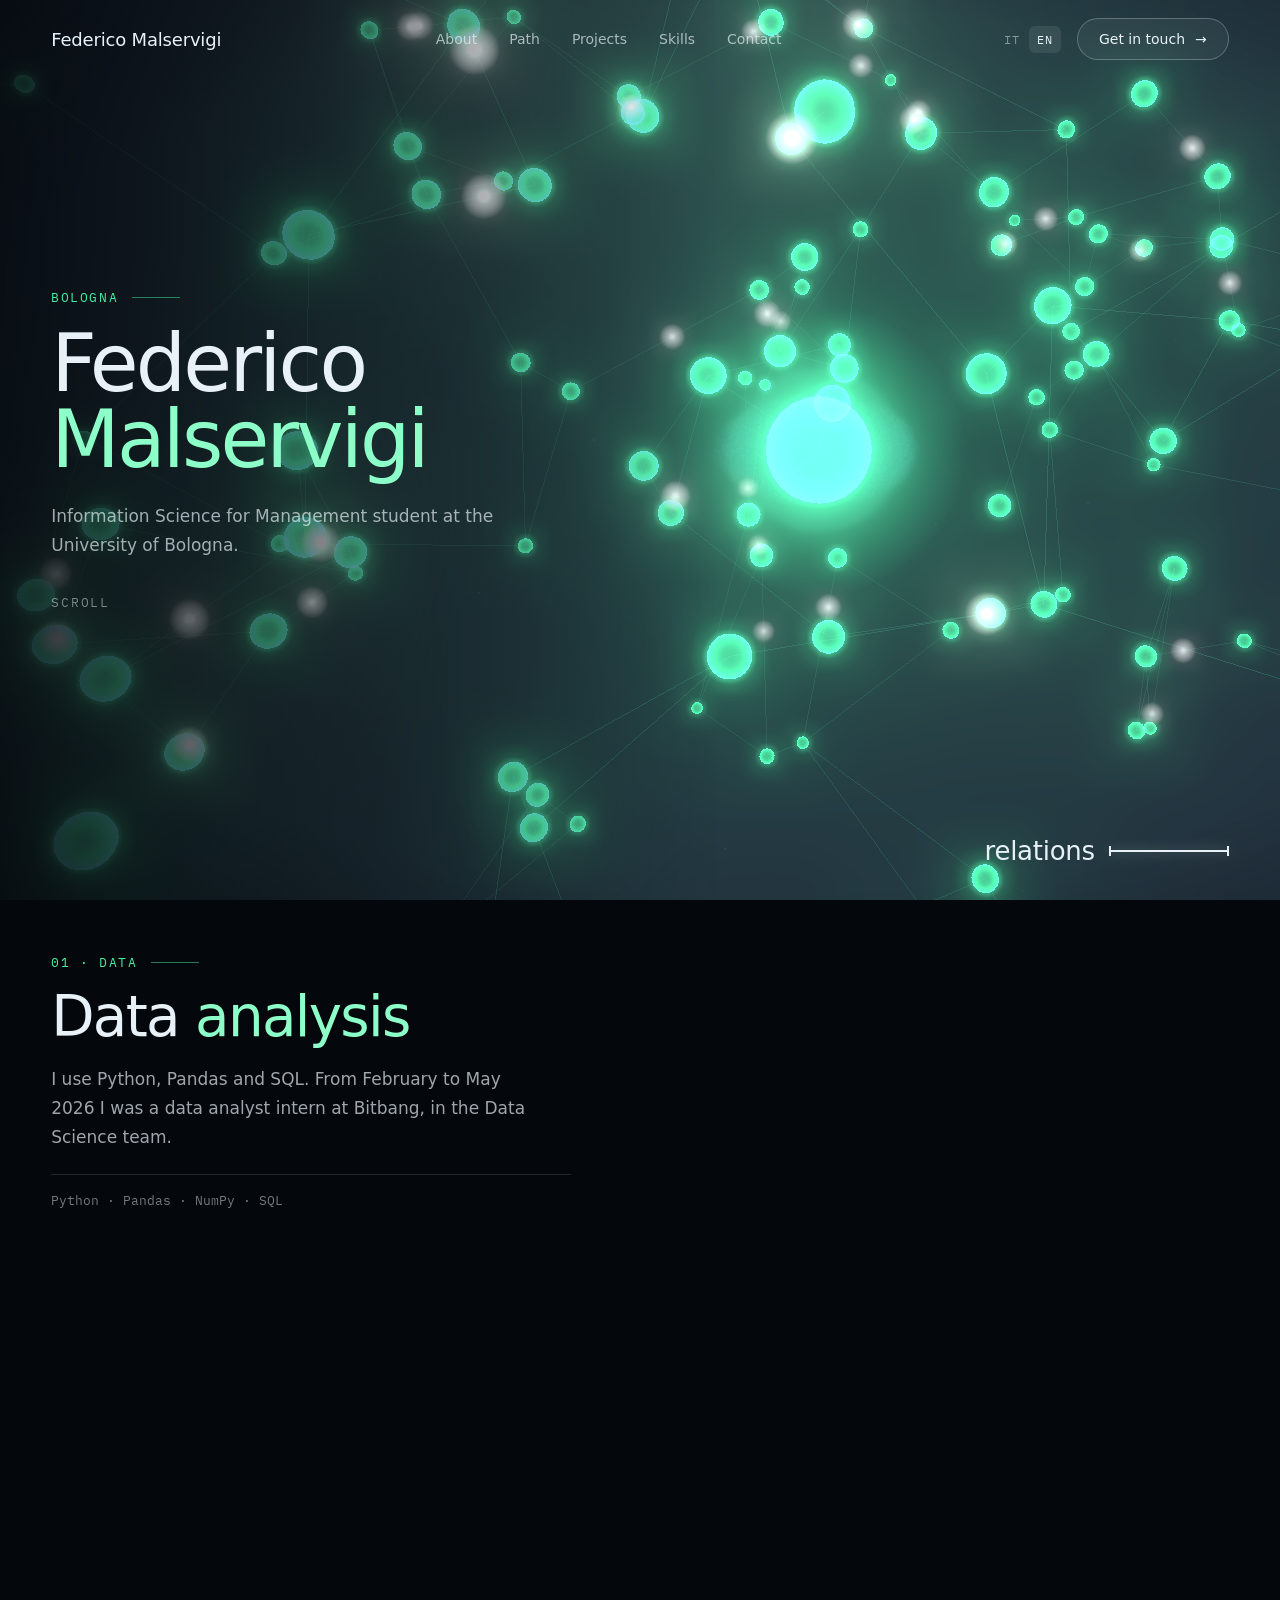
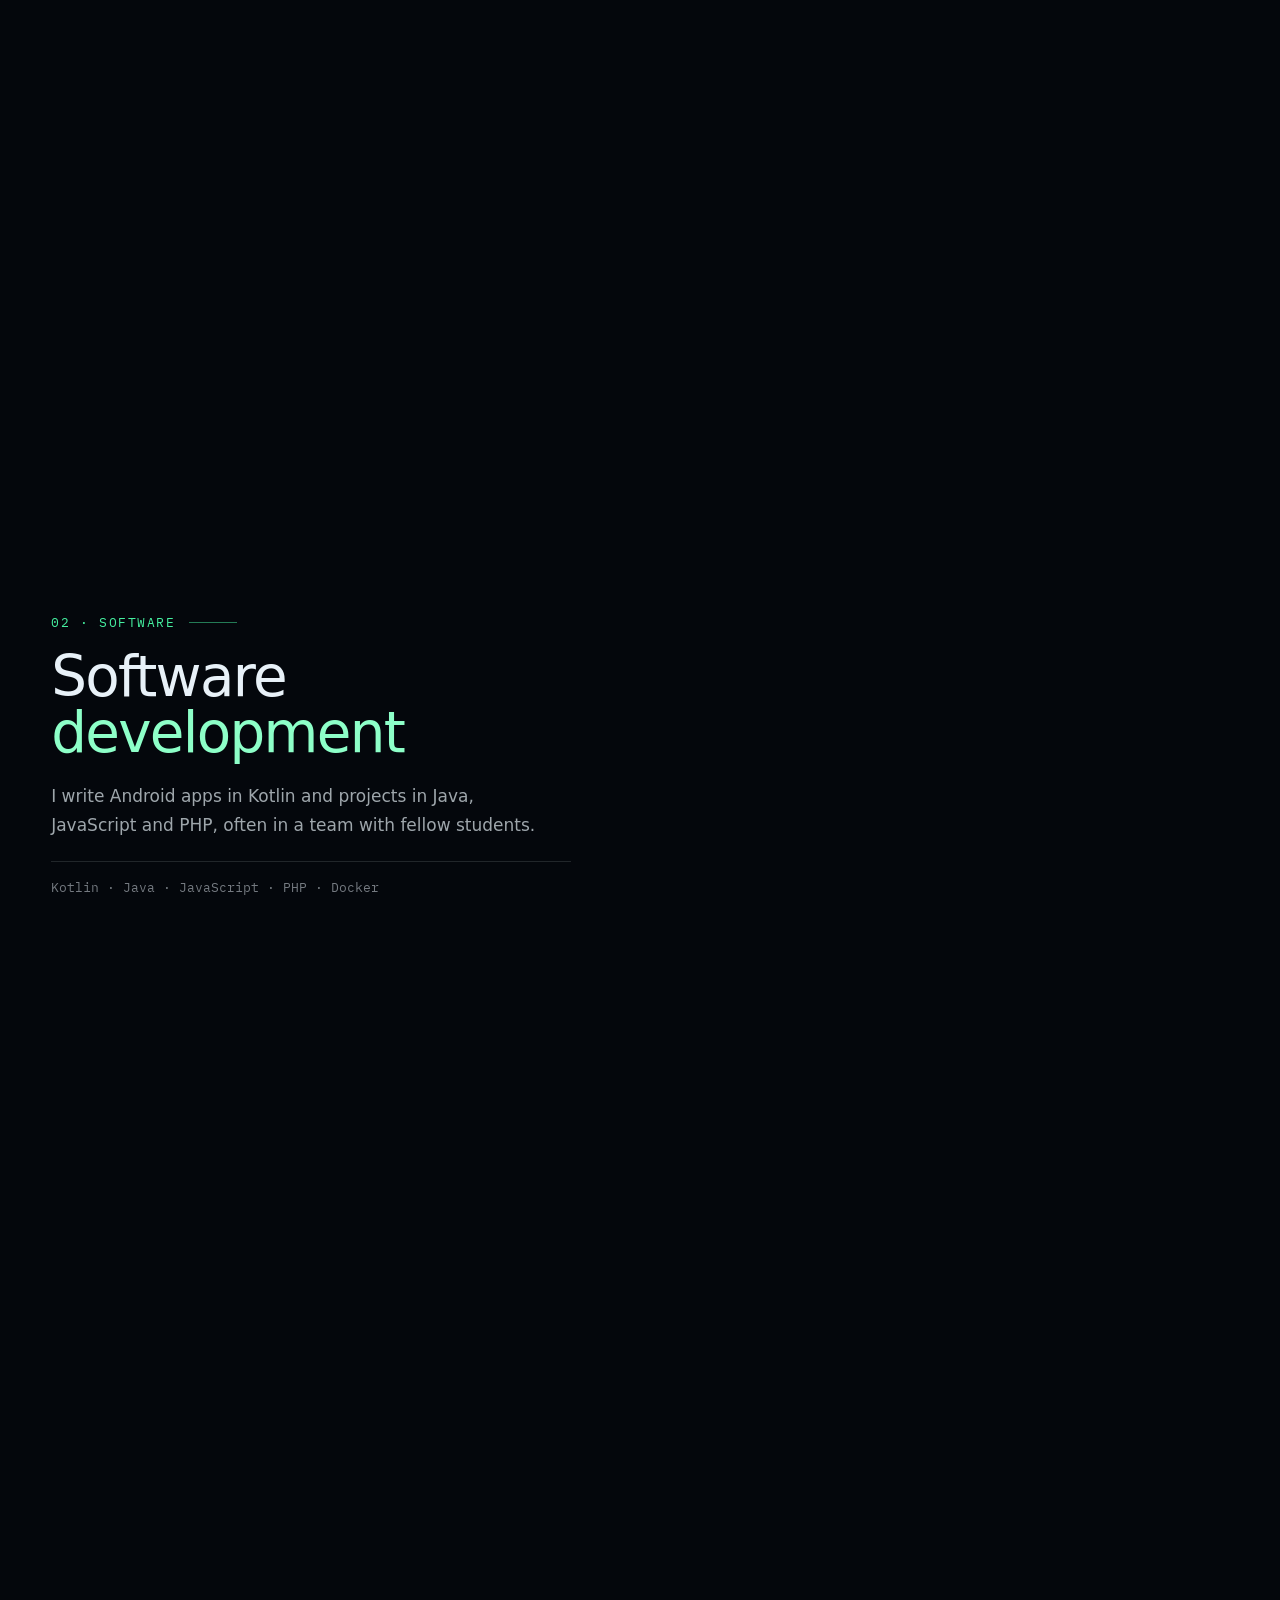
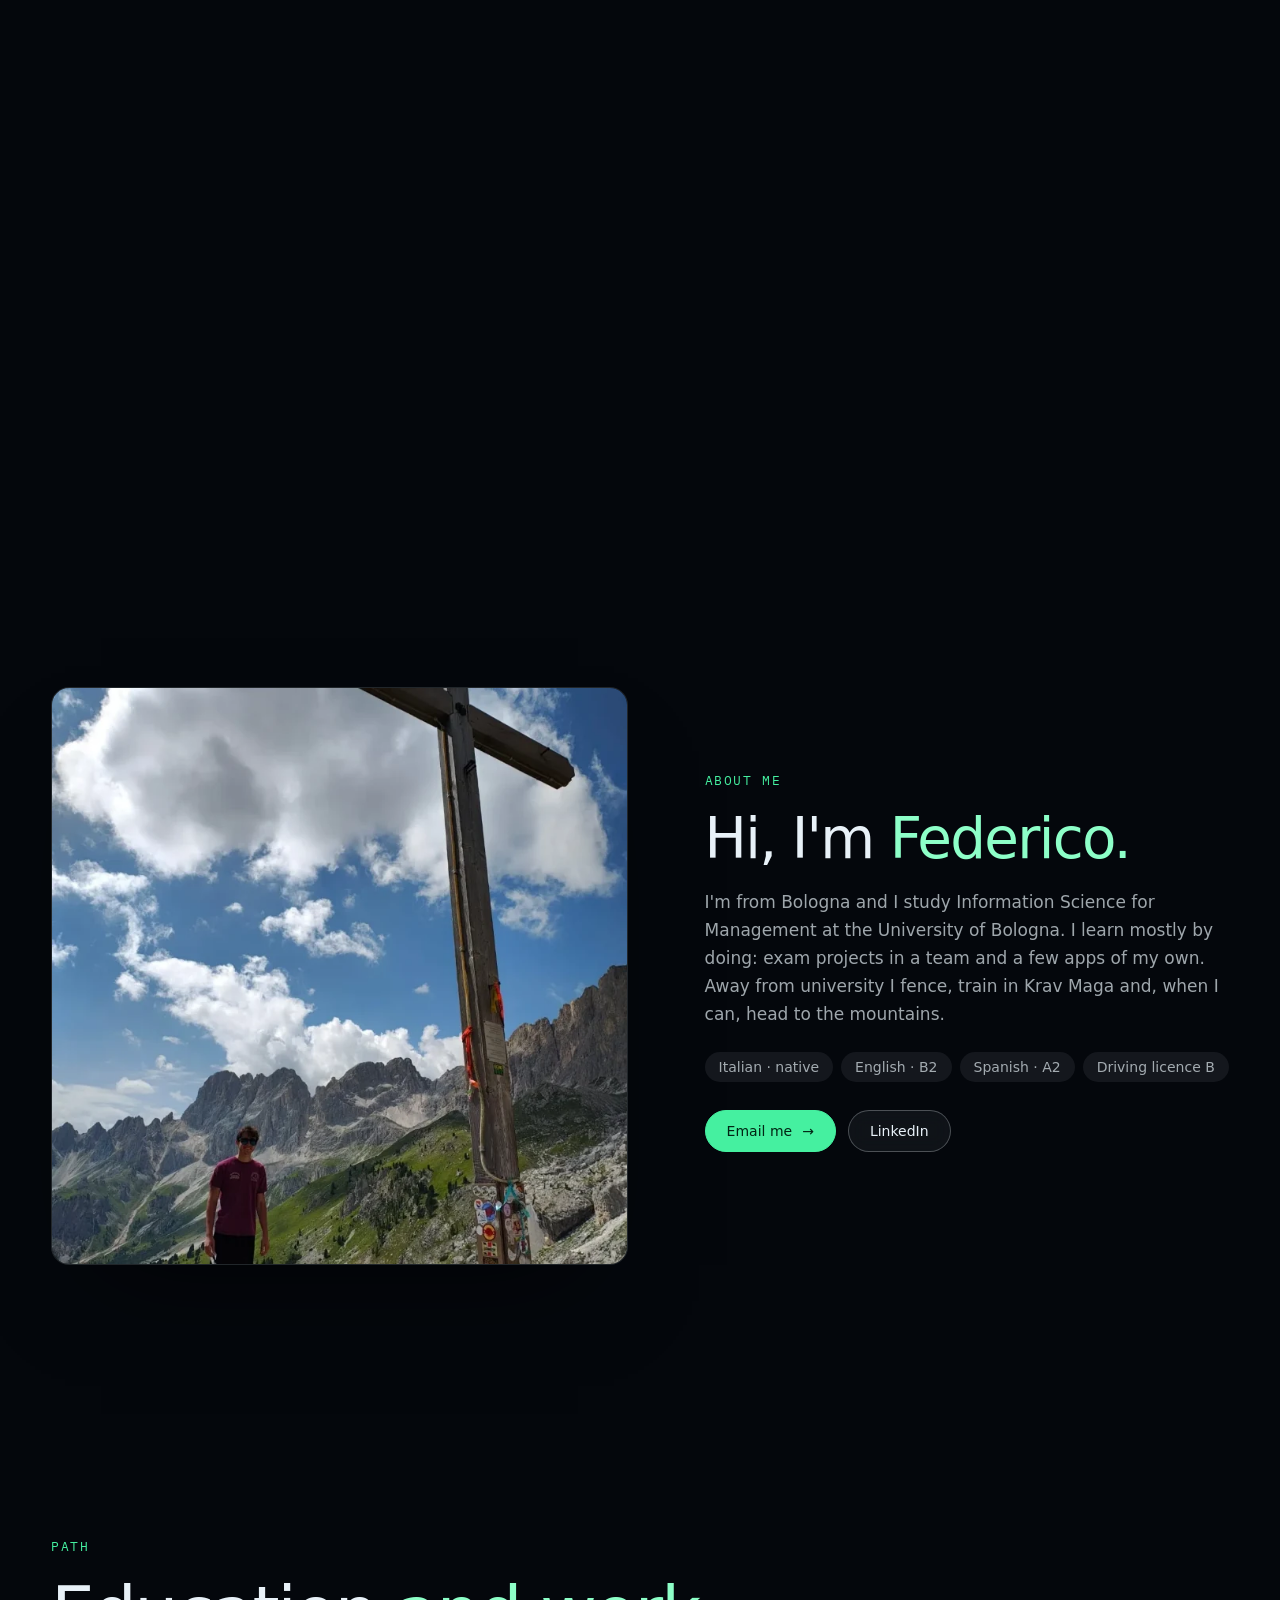
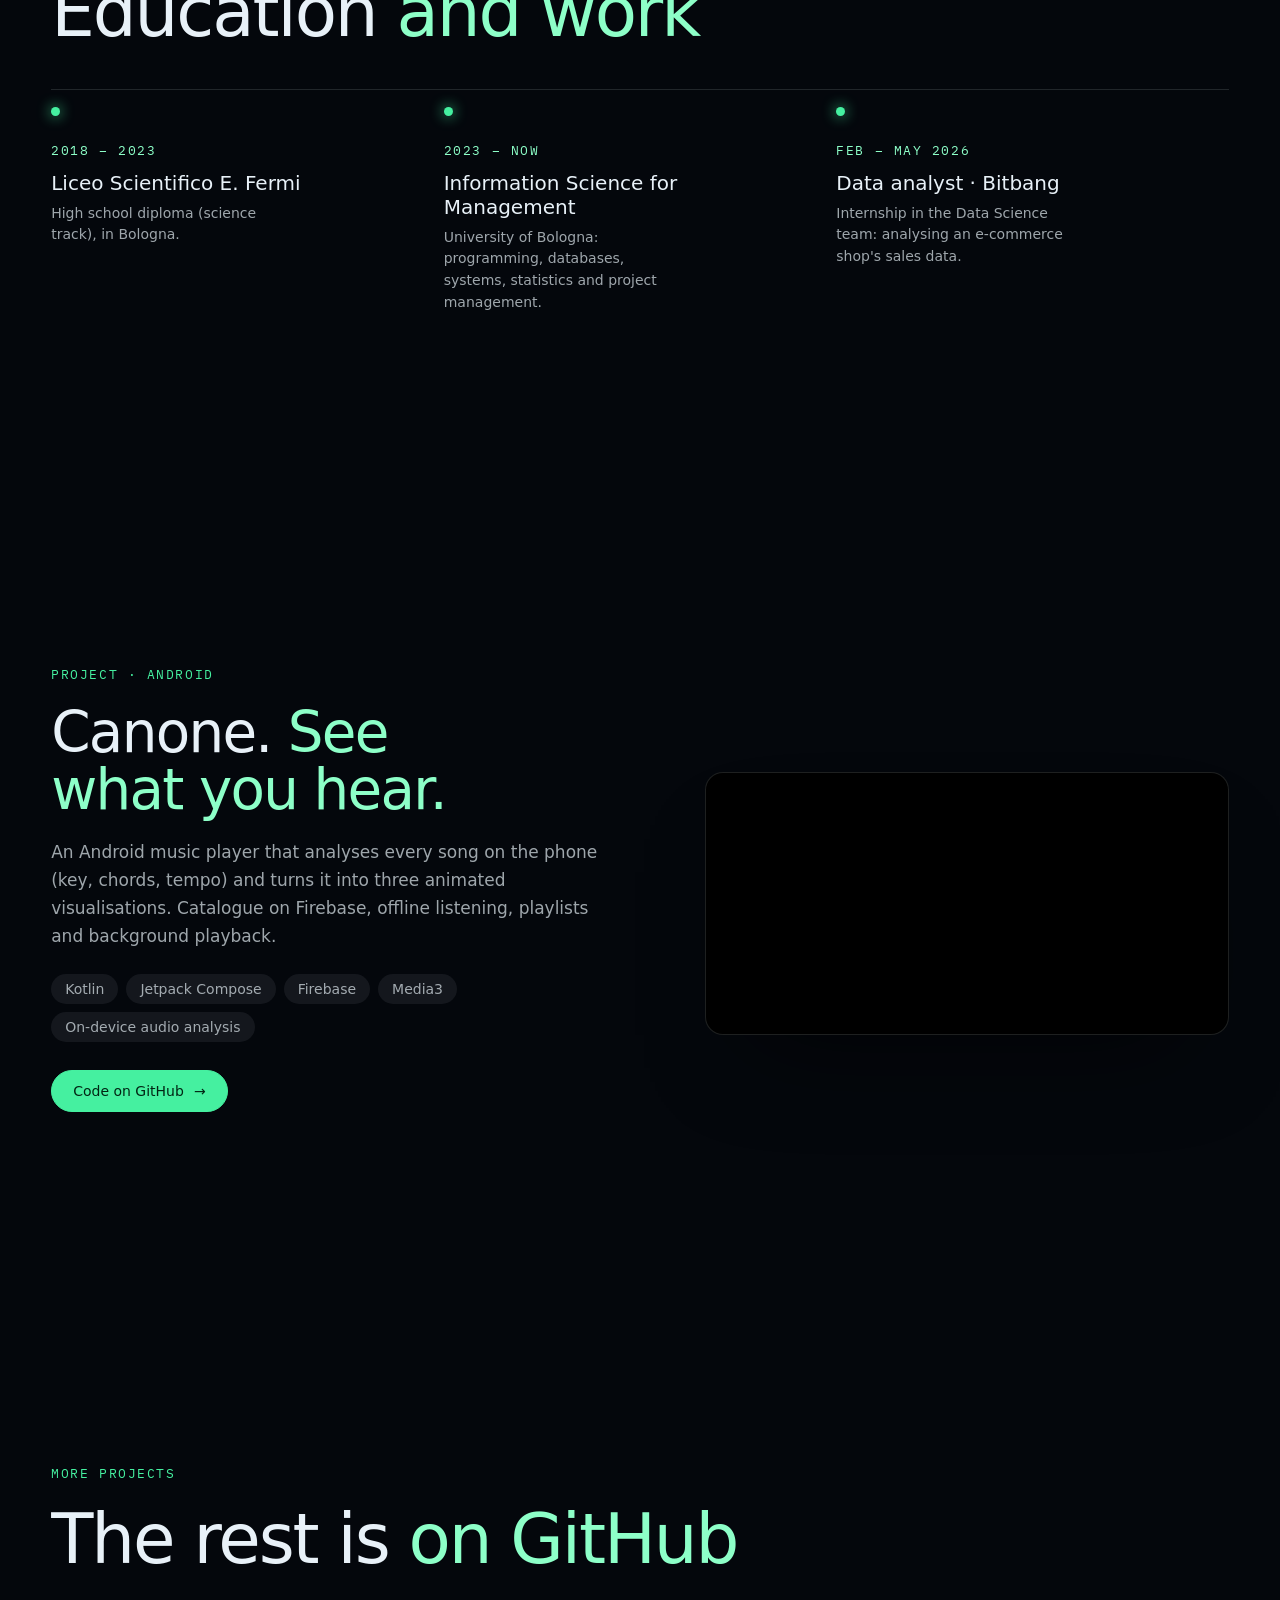
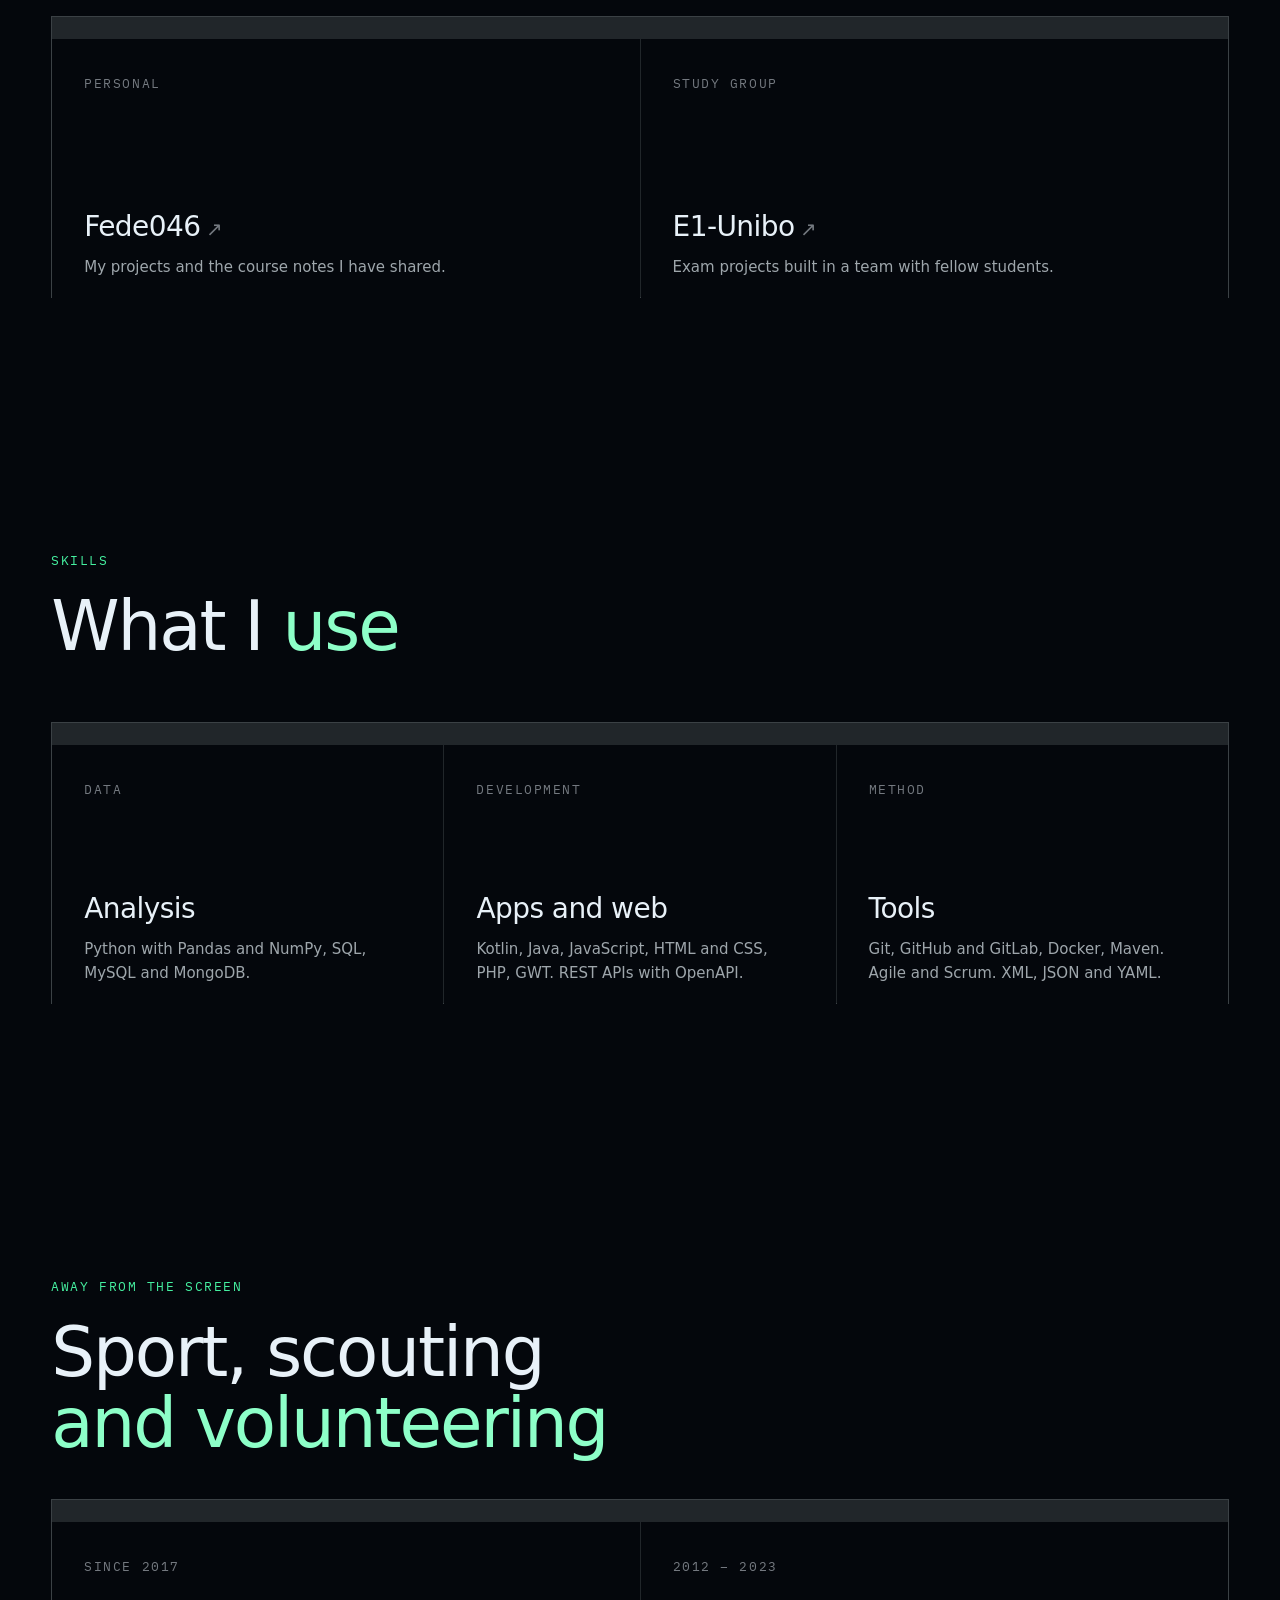
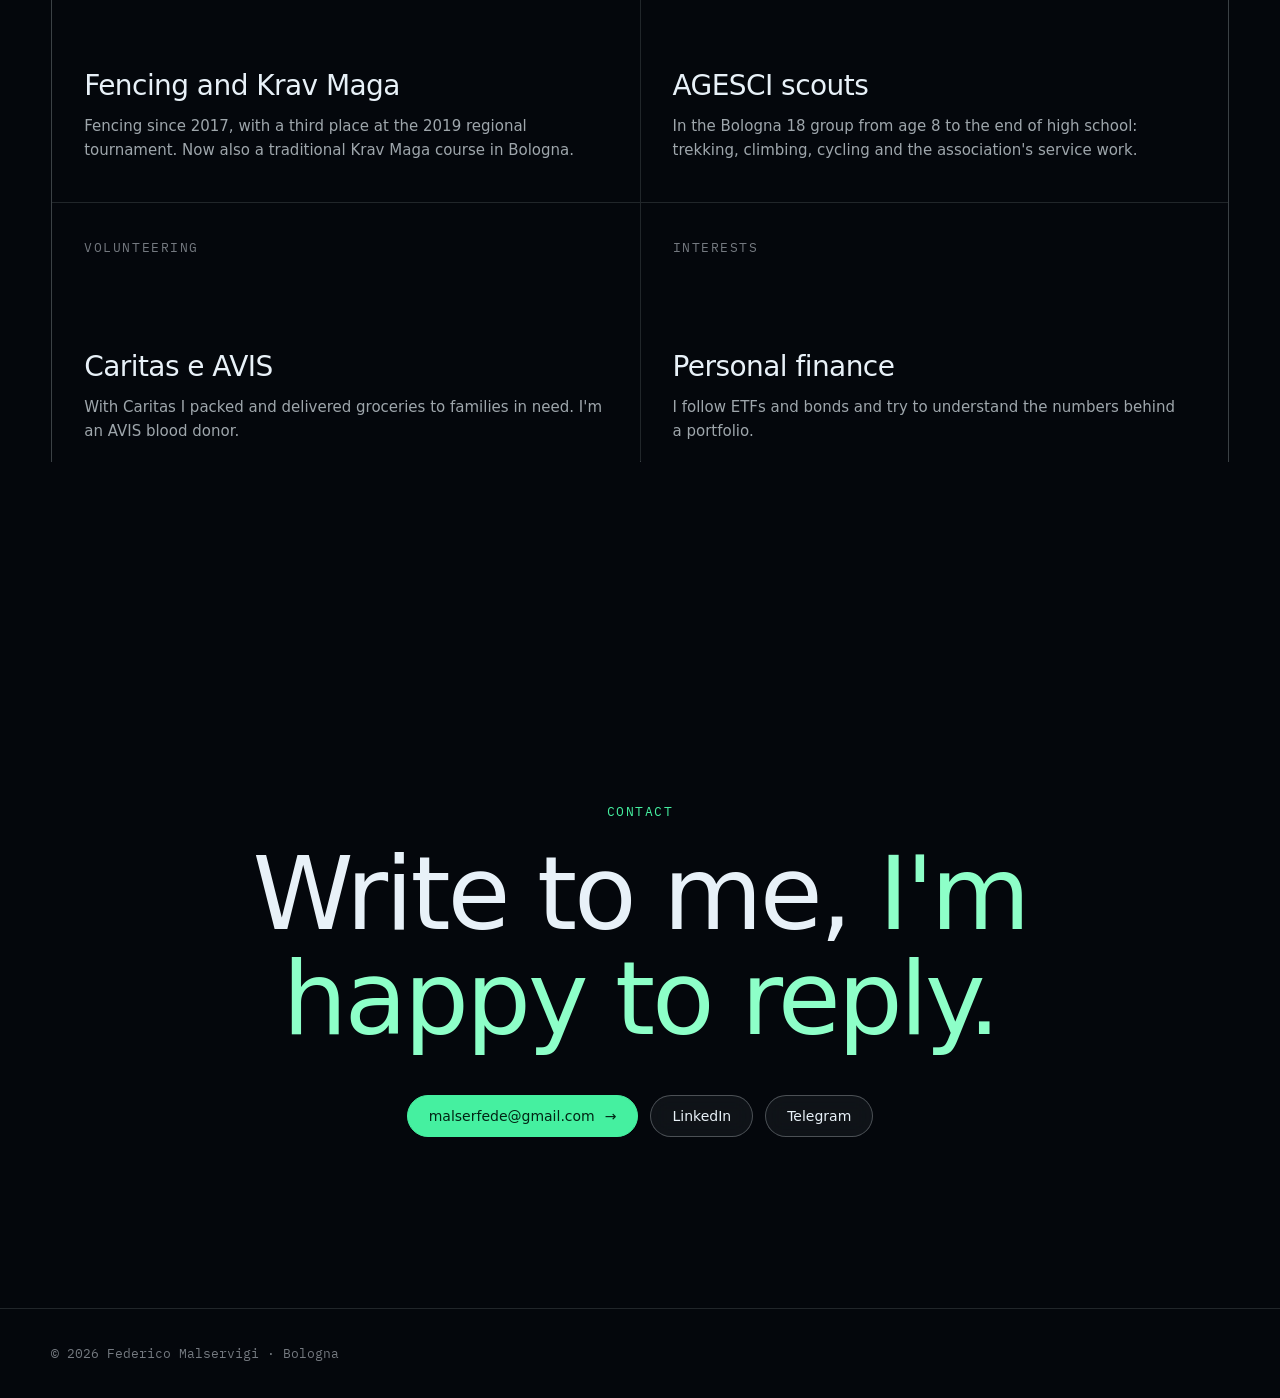
==== docs/en.html @ 2feeeb93 "Il mio sito personale Sorgenti (site.yaml, site.en.yaml, inputs/) e sito pubblicato in docs/, costru" ====
<!doctype html>
<html lang="en" class="mode-dark layout-flow">
<head>
<meta charset="utf-8">
<meta name="viewport" content="width=device-width, initial-scale=1, viewport-fit=cover">
<title>Federico Malservigi</title>
<meta name="description" content="Information Science for Management student at the University of Bologna."><meta name="generator" content="Scroll Studio">
<link rel="alternate" hreflang="it" href="index.html">
<link rel="alternate" hreflang="en" href="en.html">
<link rel="stylesheet" href="fonts/fonts.css">
<style>
:root {
  --bg: #04070c;
  --bg-2: #0a111b;
  --ink: #e8f1f8;
  --ink-rgb: 232, 241, 248;
  --bg-rgb: 4, 7, 12;
  --ink-2: rgba(232, 241, 248, 0.68);
  --ink-3: rgba(232, 241, 248, 0.49);
  --line: rgba(232, 241, 248, .13);
  --accent: #45f0a0;
  --accent-2: #8dffc8;
  --accent-ink: #022514;
  --accent-text: #45f0a0;
  --accent-rgb: 69, 240, 160;
  --font-display: "Sora", system-ui, sans-serif;
  --font-body: "Sora", system-ui, sans-serif;
  --font-mono: "IBM Plex Mono", ui-monospace, monospace;
  --display-weight: 300;
  --em-style: normal;
  --radius: 999px;
  color-scheme: dark;
}
.ss-surface-dark { --btn-bg: #45f0a0; --btn-ink: #000000; --bg: #020305; --bg-2: #04070c; --ink: #e8f1f8; --ink-rgb: 232, 241, 248; --bg-rgb: 2, 3, 5; --ink-2: rgba(232, 241, 248, 0.68); --ink-3: rgba(232, 241, 248, 0.49); --line: rgba(232, 241, 248, .14); --accent-text: #45f0a0; --em-color: #8dffc8; color-scheme: dark; background: var(--bg); color: var(--ink); }
.ss-surface-light { --btn-bg: #04070c; --btn-ink: #ffffff; --bg: #e8f1f8; --bg-2: #1b1e24; --ink: #04070c; --ink-rgb: 4, 7, 12; --bg-rgb: 232, 241, 248; --ink-2: rgba(4, 7, 12, 1.0); --ink-3: rgba(4, 7, 12, 1.0); --line: rgba(4, 7, 12, .14); --accent-text: #04070c; --em-color: #04070c; color-scheme: light; background: var(--bg); color: var(--ink); }
.ss-surface-accent { --btn-bg: #45f0a0; --btn-ink: #000000; --bg: #26453b; --bg-2: #dce7ed; --ink: #e8f1f8; --ink-rgb: 232, 241, 248; --bg-rgb: 38, 69, 59; --ink-2: rgba(232, 241, 248, 1.0); --ink-3: rgba(232, 241, 248, 1.0); --line: rgba(232, 241, 248, .14); --accent-text: #e8f1f8; --em-color: #e8f1f8; color-scheme: dark; background: var(--bg); color: var(--ink); }
</style>
<link rel="stylesheet" href="runtime/studio.css">
<style>
  /* A section's backdrop: the image fills the panel (or a wrapper in the flow layout); the section itself goes clear,
     whatever surface it has. */
  .ss-backdrop { background-size: cover; background-position: center; }
  .ss-backdrop > section, .ss-backdrop > section[class*=ss-surface-], .ss-backdrop .ss-stage, .ss-backdrop .ss-band { background: transparent; }
  /* A type scene set as a display line (size: display) rather than a passage: bigger, centred, balanced. */
  .ss-scene.ss-type--display .ss-type__text { font-size: clamp(46px, 8.2vw, 150px); text-align: center; letter-spacing: -.04em; line-height: 1; max-width: 12em; }
  /* On a dark surface the rolling word takes the surface's <em> colour, which is checked for contrast; the raw accent is not. */
  .ss-surface-dark .ss-type--swap .roll { color: var(--em-color); }
  /* The language switch (Site.translations) sits before the nav button and stays visible on phones. */
  .ss-nav__end { display: flex; align-items: center; gap: 16px; }
  .ss-lang { display: flex; gap: 2px; font-family: var(--font-mono); font-size: 12px; letter-spacing: .06em; }
  .ss-lang a { padding: 6px 8px; border-radius: 6px; color: var(--ink-3); transition: color .2s, background .2s; }
  .ss-lang a:hover { color: var(--ink); }
  .ss-lang a[aria-current] { color: var(--ink); background: rgba(var(--ink-rgb), .09); }
  /* A product panel can play a clip (ProductBlock.video) in a rounded frame instead of showing a shot. */
  .ss-product__clip { display: block; width: 100%; height: auto; max-height: 68vh; object-fit: cover; border-radius: 18px; background: #000;
    border: 1px solid var(--line); box-shadow: 0 50px 100px -50px rgba(0, 0, 0, .7); transform: translateY(calc(var(--float, 0) * -36px)); }
  @media (max-width: 900px) { .ss-product__clip { max-height: 52vh; } }
  /* ...and show a photograph whole in the same frame (ProductBlock.frame): the box follows the photo's own shape. */
  .ss-product__img--frame { width: auto; max-width: 100%; height: auto; -webkit-mask: none; mask: none; mix-blend-mode: normal;
    border-radius: 18px; border: 1px solid var(--line); box-shadow: 0 50px 100px -50px rgba(0, 0, 0, .7); }
  /* A CTA with several buttons centres them in one row. */
  .ss-cta .ss-btns { justify-content: center; margin-top: 44px; }
  .ss-cta .ss-btns .ss-btn { margin-top: 0; }
  /* A feature card with an href is a link: an arrow after the title, the title takes the accent on hover. */
  .ss-feature--link h3::after { content: " ↗"; font-size: .7em; color: var(--ink-3); transition: color .3s; }
  .ss-feature--link:hover h3::after { color: var(--accent); }
  /* A phone can play a clip instead of showing a screenshot. */
  .ss-phone__screen > video { width: 100%; height: 100%; object-fit: cover; display: block; }
  /* Poses: how a product section's phone sits (ProductBlock.pose). The panel clips at its edges (overflow: clip), so a
     phone pushed past them is cut off there. Each pose is a different composition, so a run of product panels reads
     as different screens rather than one screen seven times. */
  .ss-pose--rise.ss-product { align-items: flex-start; padding-top: clamp(100px, 13vh, 130px); padding-bottom: 0; }
  .ss-pose--rise .ss-product__in { grid-template-columns: minmax(0, 1fr); justify-items: center; gap: 0; }
  .ss-pose--rise .ss-product__copy { order: 1; max-width: 820px; display: flex; flex-direction: column; align-items: center; text-align: center; }
  .ss-pose--rise .ss-lede { max-width: 58ch; }
  .ss-pose--rise .ss-pills, .ss-pose--rise .ss-btns { justify-content: center; }
  .ss-pose--rise .ss-product__media { order: 2; width: 100%; min-height: 0; height: max(30svh, 290px); margin-top: 28px; place-items: start center; }
  .ss-pose--rise .ss-phone { position: absolute; top: 0; left: 50%; width: clamp(230px, 21vw, 330px); transform: translate(-50%, calc(var(--float, 0) * -22px)); }
  .ss-pose--close .ss-product__media { min-height: 0; height: min(62svh, 640px); place-items: start center; }
  .ss-pose--close .ss-phone { position: absolute; top: 0; left: 50%; width: clamp(300px, 30vw, 440px); transform: translate(-50%, calc(var(--float, 0) * -26px)); }
  .ss-pose--lean .ss-product__media { min-height: 0; height: min(60svh, 620px); }
  .ss-pose--lean .ss-phone { position: absolute; bottom: calc(-1 * clamp(90px, 14vh, 160px) - 30%); width: clamp(260px, 24vw, 360px); transform-origin: 50% 100%; }
  .ss-pose--lean.ss-product--left .ss-phone { left: calc(-1 * var(--gutter) - 2%); transform: rotate(9deg) translateY(calc(var(--float, 0) * -20px)); }
  .ss-pose--lean.ss-product--right .ss-phone { right: calc(-1 * var(--gutter) - 2%); transform: rotate(-9deg) translateY(calc(var(--float, 0) * -20px)); }
  .ss-pose--turn .ss-product__media { perspective: 1400px; }
  .ss-pose--turn .ss-phone { width: clamp(220px, 21vw, 310px); }
  .ss-pose--turn.ss-product--left .ss-phone { transform: rotateY(-16deg) rotateX(4deg) rotateZ(-3deg) translateY(calc(var(--float, 0) * -24px)); box-shadow: 34px 60px 90px -30px rgba(0, 0, 0, .5), inset 0 0 0 2px #2c2c2c; }
  .ss-pose--turn.ss-product--right .ss-phone { transform: rotateY(16deg) rotateX(4deg) rotateZ(3deg) translateY(calc(var(--float, 0) * -24px)); box-shadow: -34px 60px 90px -30px rgba(0, 0, 0, .5), inset 0 0 0 2px #2c2c2c; }
  /* pair: the two phones swap places on a loop, each playing its own clip, the one coming forward lifting over the one
     going back. Without motion they hold the front and back positions. */
  .ss-pose--pair .ss-product__media { min-height: min(70vh, 720px); }
  .ss-pose--pair .ss-product__media > .ss-phone, .ss-pose--pair .ss-phone-behind { position: absolute; left: 50%; top: 50%; animation: 16s cubic-bezier(.45, 0, .25, 1) infinite; }
  .ss-pose--pair .ss-product__media > .ss-phone { z-index: 2; transform: translate(-64%, -50%); animation-name: ss-pair-a; }
  .ss-pose--pair .ss-phone-behind { z-index: 1; transform: translate(-22%, -56%) rotate(9deg) scale(.9); animation-name: ss-pair-b; }
  @keyframes ss-pair-a {
    0%, 42% { transform: translate(-64%, -50%) rotate(0deg) scale(1); z-index: 2; }
    46% { transform: translate(-43%, -40%) rotate(4deg) scale(.94); }
    50%, 92% { transform: translate(-22%, -56%) rotate(9deg) scale(.9); z-index: 1; }
    96% { transform: translate(-43%, -66%) rotate(4deg) scale(.96); }
    100% { transform: translate(-64%, -50%) rotate(0deg) scale(1); z-index: 2; }
  }
  @keyframes ss-pair-b {
    0%, 42% { transform: translate(-22%, -56%) rotate(9deg) scale(.9); z-index: 1; }
    46% { transform: translate(-43%, -66%) rotate(4deg) scale(.96); }
    50%, 92% { transform: translate(-64%, -50%) rotate(0deg) scale(1); z-index: 2; }
    96% { transform: translate(-43%, -40%) rotate(4deg) scale(.94); }
    100% { transform: translate(-22%, -56%) rotate(9deg) scale(.9); z-index: 1; }
  }
  @media (prefers-reduced-motion: reduce) { .ss-pose--pair .ss-product__media > .ss-phone, .ss-pose--pair .ss-phone-behind { animation: none; } }
  .ss-product__stats { display: flex; flex-wrap: wrap; gap: 18px 44px; margin: 30px 0 10px; }
  /* A hero can hold the app too: the phone rises from the bottom edge under the copy and sinks as the hero is left. */
  .ss-hero--device { flex-direction: column; justify-content: flex-start; padding-top: clamp(110px, 14vh, 150px); padding-bottom: 0; gap: clamp(24px, 4vh, 44px); }
  .ss-hero--device .ss-hero__in { flex: none; }
  .ss-hero__phone { position: relative; width: 100%; height: max(26svh, 230px); flex: none; }
  .ss-hero__phone .ss-phone { position: absolute; top: 0; left: 50%; width: clamp(230px, 22vw, 340px); transform: translate(-50%, calc(var(--hero-p, 0) * 40px)); }
  .ss-product__stats .ss-v { font-size: clamp(40px, 4.2vw, 72px); }
  .ss-product__stats .ss-l { margin-top: 4px; }
  @media (max-width: 900px) {
    .ss-pose--rise.ss-product { padding-top: 100px; }
    .ss-pose--rise .ss-product__media { height: max(34svh, 250px); }
    .ss-pose--rise .ss-phone { width: min(64vw, 300px); }
    .ss-pose--close .ss-product__media, .ss-pose--lean .ss-product__media { order: 2; height: 44svh; }
    .ss-pose--close .ss-phone { width: min(76vw, 340px); }
    .ss-pose--lean .ss-phone { width: min(66vw, 320px); }
    .ss-pose--lean.ss-product--left .ss-phone, .ss-pose--lean.ss-product--right .ss-phone { top: 24px; bottom: auto; left: 50%; right: auto; transform: translateX(-50%) rotate(-7deg); transform-origin: 50% 0; }
    .ss-pose--pair .ss-product__media { min-height: 0; height: clamp(420px, 66svh, 600px); }
    .ss-pose--pair .ss-product__media > .ss-phone, .ss-pose--pair .ss-phone-behind .ss-phone { width: min(50vw, 230px); }
    .ss-pose--turn .ss-phone { width: min(60vw, 280px); }
    .ss-product__stats { gap: 12px 28px; }
    .ss-hero--device { padding-top: 100px; gap: 22px; }
    .ss-hero__phone { height: max(22svh, 190px); }
    .ss-hero__phone .ss-phone { width: min(60vw, 280px); }
  }
  .ss-h1, .ss-display { text-wrap: balance; }
</style>
<style>
  html.ss-loading, html.ss-loading body { overflow: hidden; height: 100%; }
  .ss-loader { position: fixed; inset: 0; z-index: 1000; display: none; flex-direction: column; align-items: center; justify-content: center; gap: 22px;
    background: var(--bg); color: var(--ink); transition: opacity .7s cubic-bezier(.22,.8,.2,1), visibility .7s; }
  html.ss-loading .ss-loader, .ss-loader.ss-leaving { display: flex; }
  .ss-loader.ss-leaving { opacity: 0; visibility: hidden; }
  .ss-loader__name { font-family: var(--font-display); font-weight: var(--display-weight); font-size: clamp(28px, 3.4vw, 46px); letter-spacing: -.02em; }
  .ss-loader__bar { width: min(320px, 60vw); height: 2px; background: var(--line); position: relative; overflow: hidden; }
  .ss-loader__bar i { position: absolute; inset: 0; background: var(--accent); transform-origin: left; transform: scaleX(0); transition: transform .3s; }
  .ss-loader__pct { font-family: var(--font-mono); font-size: 12px; letter-spacing: .2em; color: var(--ink-3); font-variant-numeric: tabular-nums; }
</style>
<script>
  // Lock scrolling from the very first paint; the runtime unlocks it once every scene is ready.
  // If the runtime can't run at all, open the page anyway after max_wait seconds.
  document.documentElement.classList.add("ss-loading");
  window.__ssLoader = { maxWait: 45.0, minTime: 0.6 };
  setTimeout(function () { document.documentElement.classList.remove("ss-loading"); }, 50000.0);
</script>
</head>
<body>
<div class="ss-loader" id="ss-loader" role="status" aria-live="polite">
  <div class="ss-loader__name">Federico Malservigi</div>
  <div class="ss-loader__bar"><i></i></div>
  <div class="ss-loader__pct"><span>0</span>%</div>
</div>

<header class="ss-nav" id="ss-nav"><div class="ss-nav__in">
  <a class="ss-wordmark" href="#">
    <span>Federico Malservigi</span>
  </a>
  <nav class="ss-nav__links"><a href="#chi-sono">About</a><a href="#percorso">Path</a><a href="#progetti">Projects</a><a href="#competenze">Skills</a><a href="#contatti">Contact</a></nav>
  <div class="ss-nav__end">
<nav class="ss-lang" aria-label="Language"><a href="index.html" hreflang="it" lang="it">IT</a><a href="en.html" hreflang="en" lang="en" aria-current="page">EN</a></nav><a class="ss-btn" href="#contatti">Get in touch <span class="ss-arrow">→</span></a>  </div>
</div></header>

<main>
<section class="ss-scene ss-cards ss-side-right ss-type-scene3d ss-shade-auto" id="inizio" data-scene="scene3d">
  <div class="ss-pin ss-pin--full">
    <div class="ss-visual"></div>
    <div class="ss-shade"></div>
    <div class="ss-hud ss-scalehud" aria-hidden="true">
  <div class="ss-scalebar"><b data-scale>relations</b><i></i></div>
</div>

  </div>
  <div class="ss-steps ss-steps--over">
<article class="ss-step ss-intro" style="--h: 120vh"><div class="ss-card">
<div class="ss-num">Bologna</div><h1 class="ss-h1">Federico <em>Malservigi</em></h1><p class="ss-body">Information Science for Management student at the University of Bologna.</p><div class="ss-hint">Scroll</div></div>
</article><article class="ss-step" style="--h: 140vh"><div class="ss-card">
<div class="ss-num">01 · Data</div><h2 class="ss-h2">Data <em>analysis</em></h2><p class="ss-body">I use Python, Pandas and SQL. From February to May 2026 I was a data analyst intern at Bitbang, in the Data Science team.</p><div class="ss-fact">Python · Pandas · NumPy · SQL</div></div>
</article><article class="ss-step" style="--h: 140vh"><div class="ss-card">
<div class="ss-num">02 · Software</div><h2 class="ss-h2">Software <em>development</em></h2><p class="ss-body">I write Android apps in Kotlin and projects in Java, JavaScript and PHP, often in a team with fellow students.</p><div class="ss-fact">Kotlin · Java · JavaScript · PHP · Docker</div></div>
</article>  </div>
  <script type="application/json" class="ss-config">{"background": null, "bloom": [0.5, 0.45, 0.12], "dust": "#8fb8d8", "final": null, "levels": [{"params": {"color": "#45f0a0", "edge": "#2a6b55"}, "preset": "network"}, {"params": {"color": "#45f0a0", "color2": "#5fb6ff", "core": "#12382c", "count": 60000}, "preset": "particles"}, {"params": {"a": "#45f0a0", "b": "#5fb6ff", "bond": "#2a5a6b"}, "preset": "lattice"}], "seed": 7, "style": "glow", "zoom": 12.0}</script>
  <script type="application/json" class="ss-section">{"hud": {"clock": null, "events": [], "fields": [], "kind": "scale", "legend": [], "scales": ["relations", "data", "structure"]}, "layout": "cards", "length": 4.0, "steps": [{"at": null, "body": "Information Science for Management student at the University of Bologna.", "fact": null, "hint": "Scroll", "image": null, "intro": true, "kicker": "Bologna", "length": 1.2, "state": {}, "title": "Federico \u003cem\u003eMalservigi\u003c/em\u003e"}, {"at": null, "body": "I use Python, Pandas and SQL. From February to May 2026 I was a data analyst intern at Bitbang, in the Data Science team.", "fact": "Python \u00b7 Pandas \u00b7 NumPy \u00b7 SQL", "hint": null, "image": null, "intro": false, "kicker": "01 \u00b7 Data", "length": 1.4, "state": {}, "title": "Data \u003cem\u003eanalysis\u003c/em\u003e"}, {"at": null, "body": "I write Android apps in Kotlin and projects in Java, JavaScript and PHP, often in a team with fellow students.", "fact": "Kotlin \u00b7 Java \u00b7 JavaScript \u00b7 PHP \u00b7 Docker", "hint": null, "image": null, "intro": false, "kicker": "02 \u00b7 Software", "length": 1.4, "state": {}, "title": "Software \u003cem\u003edevelopment\u003c/em\u003e"}]}</script>
</section>
<section class="ss-block ss-product ss-product--left ss-pose--beside" id="chi-sono"><div class="ss-wrap ss-product__in">
  <div class="ss-product__media" data-float>
<img class="ss-product__img ss-product__img--frame" src="assets/_media/031b7631693b.webp" alt="" loading="lazy">  </div>
  <div class="ss-product__copy ss-reveal">
<span class="ss-kicker">About me</span>    <h2 class="ss-h2">Hi, I&#39;m <em>Federico.</em></h2>
<p class="ss-lede">I&#39;m from Bologna and I study Information Science for Management at the University of Bologna. I learn mostly by doing: exam projects in a team and a few apps of my own. Away from university I fence, train in Krav Maga and, when I can, head to the mountains.</p><ul class="ss-pills"><li>Italian · native</li><li>English · B2</li><li>Spanish · A2</li><li>Driving licence B</li></ul>    <div class="ss-btns"><a class="ss-btn ss-btn--hot" href="mailto:malserfede@gmail.com">Email me <span class="ss-arrow">→</span></a><a class="ss-btn" href="https://www.linkedin.com/in/federico-malservigi">LinkedIn</a></div>
  </div>
</div></section>

<section class="ss-block" id="percorso"><div class="ss-wrap">
<div class="ss-head ss-reveal"><span class="ss-kicker">Path</span><h2 class="ss-display">Education <em>and work</em></h2></div>  <div class="ss-timeline ss-timeline--3">
<div class="ss-tl ss-reveal"><span class="ss-when">2018 – 2023</span><h4>Liceo Scientifico E. Fermi</h4><p>High school diploma (science track), in Bologna.</p></div><div class="ss-tl ss-reveal"><span class="ss-when">2023 – now</span><h4>Information Science for Management</h4><p>University of Bologna: programming, databases, systems, statistics and project management.</p></div><div class="ss-tl ss-reveal"><span class="ss-when">Feb – May 2026</span><h4>Data analyst · Bitbang</h4><p>Internship in the Data Science team: analysing an e-commerce shop&#39;s sales data.</p></div>  </div>
</div></section>

<section class="ss-block ss-product ss-product--right ss-pose--beside" id="progetti"><div class="ss-wrap ss-product__in">
  <div class="ss-product__media" data-float>
<video class="ss-product__clip" src="assets/_media/9ae014fb12c3.mp4" autoplay muted loop playsinline preload="metadata"></video>
  </div>
  <div class="ss-product__copy ss-reveal">
<span class="ss-kicker">Project · Android</span>    <h2 class="ss-h2">Canone. <em>See what you hear.</em></h2>
<p class="ss-lede">An Android music player that analyses every song on the phone (key, chords, tempo) and turns it into three animated visualisations. Catalogue on Firebase, offline listening, playlists and background playback.</p><ul class="ss-pills"><li>Kotlin</li><li>Jetpack Compose</li><li>Firebase</li><li>Media3</li><li>On-device audio analysis</li></ul>    <div class="ss-btns"><a class="ss-btn ss-btn--hot" href="https://github.com/Fede046/Canone">Code on GitHub <span class="ss-arrow">→</span></a></div>
  </div>
</div></section>

<section class="ss-block" id="github"><div class="ss-wrap">
<div class="ss-head ss-reveal"><span class="ss-kicker">More projects</span><h2 class="ss-display">The rest is <em>on GitHub</em></h2></div>  <div class="ss-features ss-features--2">
<a class="ss-feature ss-feature--link ss-reveal" href="https://github.com/Fede046"><span class="ss-tag">Personal</span>      <div><h3>Fede046</h3><p>My projects and the course notes I have shared.</p></div>
</a><a class="ss-feature ss-feature--link ss-reveal" href="https://github.com/E1-Unibo"><span class="ss-tag">Study group</span>      <div><h3>E1-Unibo</h3><p>Exam projects built in a team with fellow students.</p></div>
</a>  </div>
</div></section>

<section class="ss-block" id="competenze"><div class="ss-wrap">
<div class="ss-head ss-reveal"><span class="ss-kicker">Skills</span><h2 class="ss-display">What I <em>use</em></h2></div>  <div class="ss-features ss-features--3">
<div class="ss-feature ss-reveal"><span class="ss-tag">Data</span>      <div><h3>Analysis</h3><p>Python with Pandas and NumPy, SQL, MySQL and MongoDB.</p></div>
</div><div class="ss-feature ss-reveal"><span class="ss-tag">Development</span>      <div><h3>Apps and web</h3><p>Kotlin, Java, JavaScript, HTML and CSS, PHP, GWT. REST APIs with OpenAPI.</p></div>
</div><div class="ss-feature ss-reveal"><span class="ss-tag">Method</span>      <div><h3>Tools</h3><p>Git, GitHub and GitLab, Docker, Maven. Agile and Scrum. XML, JSON and YAML.</p></div>
</div>  </div>
</div></section>

<section class="ss-block" id="fuori"><div class="ss-wrap">
<div class="ss-head ss-reveal"><span class="ss-kicker">Away from the screen</span><h2 class="ss-display">Sport, scouting <em>and volunteering</em></h2></div>  <div class="ss-features ss-features--4">
<div class="ss-feature ss-reveal"><span class="ss-tag">Since 2017</span>      <div><h3>Fencing and Krav Maga</h3><p>Fencing since 2017, with a third place at the 2019 regional tournament. Now also a traditional Krav Maga course in Bologna.</p></div>
</div><div class="ss-feature ss-reveal"><span class="ss-tag">2012 – 2023</span>      <div><h3>AGESCI scouts</h3><p>In the Bologna 18 group from age 8 to the end of high school: trekking, climbing, cycling and the association&#39;s service work.</p></div>
</div><div class="ss-feature ss-reveal"><span class="ss-tag">Volunteering</span>      <div><h3>Caritas e AVIS</h3><p>With Caritas I packed and delivered groceries to families in need. I&#39;m an AVIS blood donor.</p></div>
</div><div class="ss-feature ss-reveal"><span class="ss-tag">Interests</span>      <div><h3>Personal finance</h3><p>I follow ETFs and bonds and try to understand the numbers behind a portfolio.</p></div>
</div>  </div>
</div></section>

<section class="ss-block ss-cta" id="contatti">
  <div class="ss-cta__in">
<span class="ss-kicker ss-reveal">Contact</span>    <h2 class="ss-display ss-reveal">Write to me, <em>I&#39;m happy to reply.</em></h2>
<div class="ss-reveal"><div class="ss-btns"><a class="ss-btn ss-btn--hot" href="mailto:malserfede@gmail.com">malserfede@gmail.com <span class="ss-arrow">→</span></a><a class="ss-btn" href="https://www.linkedin.com/in/federico-malservigi">LinkedIn</a><a class="ss-btn" href="https://t.me/Federico569">Telegram</a></div></div>
  </div>
</section>

</main>

<footer class="ss-footer"><div class="ss-wrap ss-footer__in">
  <span>© 2026 Federico Malservigi · Bologna</span>
  <span></span>
</div></footer>

<script>window.__ssScroll = { speed: 1.0 };</script>
<script type="module" src="runtime/index.js"></script>
<script>
  // Clips in phones play while their panel is on screen and rest while it isn't: browsers may hold a muted
  // autoplay until the element is seen, and a stack of looping videos is wasted work off screen.
  (function () {
    var clips = document.querySelectorAll(".ss-phone__screen > video");
    if (!clips.length || !("IntersectionObserver" in window)) return;
    function play(v) { var p = v.play(); if (p && p.catch) p.catch(function () {}); }
    function inView(v) { var r = v.getBoundingClientRect(); return r.bottom > 0 && r.top < innerHeight; }
    var io = new IntersectionObserver(function (entries) {
      if (document.hidden) return;   // a hidden page reports nothing as visible; leave the clips as they are
      entries.forEach(function (e) { if (e.isIntersecting) play(e.target); else e.target.pause(); });
    }, { threshold: 0.05 });
    clips.forEach(function (v) { io.observe(v); });
    document.addEventListener("visibilitychange", function () {
      if (!document.hidden) clips.forEach(function (v) { if (inView(v)) play(v); });
    });
  })();
</script>
</body>
</html>
---- docs/fonts/fonts.css ----
/* latin-ext */
@font-face {
  font-family: 'Sora';
  font-style: normal;
  font-weight: 100 800;
  font-display: swap;
  src: url(c07681a2f16658c6.woff2) format('woff2');
  unicode-range: U+0100-02BA, U+02BD-02C5, U+02C7-02CC, U+02CE-02D7, U+02DD-02FF, U+0304, U+0308, U+0329, U+1D00-1DBF, U+1E00-1E9F, U+1EF2-1EFF, U+2020, U+20A0-20AB, U+20AD-20C4, U+2113, U+2C60-2C7F, U+A720-A7FF;
}
/* latin */
@font-face {
  font-family: 'Sora';
  font-style: normal;
  font-weight: 100 800;
  font-display: swap;
  src: url(c7aee659e9013b78.woff2) format('woff2');
  unicode-range: U+0000-00FF, U+0131, U+0152-0153, U+02BB-02BC, U+02C6, U+02DA, U+02DC, U+0304, U+0308, U+0329, U+2000-206F, U+20AC, U+2122, U+2191, U+2193, U+2212, U+2215, U+FEFF, U+FFFD;
}

/* cyrillic-ext */
@font-face {
  font-family: 'IBM Plex Mono';
  font-style: italic;
  font-weight: 400;
  font-display: swap;
  src: url(fe670a7e7c5cb9e2.woff2) format('woff2');
  unicode-range: U+0460-052F, U+1C80-1C8A, U+20B4, U+2DE0-2DFF, U+A640-A69F, U+FE2E-FE2F;
}
/* cyrillic */
@font-face {
  font-family: 'IBM Plex Mono';
  font-style: italic;
  font-weight: 400;
  font-display: swap;
  src: url(4c44d894c77c5b6e.woff2) format('woff2');
  unicode-range: U+0301, U+0400-045F, U+0490-0491, U+04B0-04B1, U+2116;
}
/* vietnamese */
@font-face {
  font-family: 'IBM Plex Mono';
  font-style: italic;
  font-weight: 400;
  font-display: swap;
  src: url(9f82391e9b158da7.woff2) format('woff2');
  unicode-range: U+0102-0103, U+0110-0111, U+0128-0129, U+0168-0169, U+01A0-01A1, U+01AF-01B0, U+0300-0301, U+0303-0304, U+0308-0309, U+0323, U+0329, U+1EA0-1EF9, U+20AB;
}
/* latin-ext */
@font-face {
  font-family: 'IBM Plex Mono';
  font-style: italic;
  font-weight: 400;
  font-display: swap;
  src: url(0210dffb8d0576dc.woff2) format('woff2');
  unicode-range: U+0100-02BA, U+02BD-02C5, U+02C7-02CC, U+02CE-02D7, U+02DD-02FF, U+0304, U+0308, U+0329, U+1D00-1DBF, U+1E00-1E9F, U+1EF2-1EFF, U+2020, U+20A0-20AB, U+20AD-20C4, U+2113, U+2C60-2C7F, U+A720-A7FF;
}
/* latin */
@font-face {
  font-family: 'IBM Plex Mono';
  font-style: italic;
  font-weight: 400;
  font-display: swap;
  src: url(863c73553b8ddbf7.woff2) format('woff2');
  unicode-range: U+0000-00FF, U+0131, U+0152-0153, U+02BB-02BC, U+02C6, U+02DA, U+02DC, U+0304, U+0308, U+0329, U+2000-206F, U+20AC, U+2122, U+2191, U+2193, U+2212, U+2215, U+FEFF, U+FFFD;
}
/* cyrillic-ext */
@font-face {
  font-family: 'IBM Plex Mono';
  font-style: normal;
  font-weight: 400;
  font-display: swap;
  src: url(64d42499a463757b.woff2) format('woff2');
  unicode-range: U+0460-052F, U+1C80-1C8A, U+20B4, U+2DE0-2DFF, U+A640-A69F, U+FE2E-FE2F;
}
/* cyrillic */
@font-face {
  font-family: 'IBM Plex Mono';
  font-style: normal;
  font-weight: 400;
  font-display: swap;
  src: url(035f1b5c566efbbf.woff2) format('woff2');
  unicode-range: U+0301, U+0400-045F, U+0490-0491, U+04B0-04B1, U+2116;
}
/* vietnamese */
@font-face {
  font-family: 'IBM Plex Mono';
  font-style: normal;
  font-weight: 400;
  font-display: swap;
  src: url(264226c2a81f4266.woff2) format('woff2');
  unicode-range: U+0102-0103, U+0110-0111, U+0128-0129, U+0168-0169, U+01A0-01A1, U+01AF-01B0, U+0300-0301, U+0303-0304, U+0308-0309, U+0323, U+0329, U+1EA0-1EF9, U+20AB;
}
/* latin-ext */
@font-face {
  font-family: 'IBM Plex Mono';
  font-style: normal;
  font-weight: 400;
  font-display: swap;
  src: url(1969f6ffdbf59ace.woff2) format('woff2');
  unicode-range: U+0100-02BA, U+02BD-02C5, U+02C7-02CC, U+02CE-02D7, U+02DD-02FF, U+0304, U+0308, U+0329, U+1D00-1DBF, U+1E00-1E9F, U+1EF2-1EFF, U+2020, U+20A0-20AB, U+20AD-20C4, U+2113, U+2C60-2C7F, U+A720-A7FF;
}
/* latin */
@font-face {
  font-family: 'IBM Plex Mono';
  font-style: normal;
  font-weight: 400;
  font-display: swap;
  src: url(e2661bcc0d77ef31.woff2) format('woff2');
  unicode-range: U+0000-00FF, U+0131, U+0152-0153, U+02BB-02BC, U+02C6, U+02DA, U+02DC, U+0304, U+0308, U+0329, U+2000-206F, U+20AC, U+2122, U+2191, U+2193, U+2212, U+2215, U+FEFF, U+FFFD;
}
/* cyrillic-ext */
@font-face {
  font-family: 'IBM Plex Mono';
  font-style: normal;
  font-weight: 500;
  font-display: swap;
  src: url(da78b4b316e6b46e.woff2) format('woff2');
  unicode-range: U+0460-052F, U+1C80-1C8A, U+20B4, U+2DE0-2DFF, U+A640-A69F, U+FE2E-FE2F;
}
/* cyrillic */
@font-face {
  font-family: 'IBM Plex Mono';
  font-style: normal;
  font-weight: 500;
  font-display: swap;
  src: url(758b9f95f75a51bd.woff2) format('woff2');
  unicode-range: U+0301, U+0400-045F, U+0490-0491, U+04B0-04B1, U+2116;
}
/* vietnamese */
@font-face {
  font-family: 'IBM Plex Mono';
  font-style: normal;
  font-weight: 500;
  font-display: swap;
  src: url(baf63ee991d8c1f6.woff2) format('woff2');
  unicode-range: U+0102-0103, U+0110-0111, U+0128-0129, U+0168-0169, U+01A0-01A1, U+01AF-01B0, U+0300-0301, U+0303-0304, U+0308-0309, U+0323, U+0329, U+1EA0-1EF9, U+20AB;
}
/* latin-ext */
@font-face {
  font-family: 'IBM Plex Mono';
  font-style: normal;
  font-weight: 500;
  font-display: swap;
  src: url(93cfae71a503892e.woff2) format('woff2');
  unicode-range: U+0100-02BA, U+02BD-02C5, U+02C7-02CC, U+02CE-02D7, U+02DD-02FF, U+0304, U+0308, U+0329, U+1D00-1DBF, U+1E00-1E9F, U+1EF2-1EFF, U+2020, U+20A0-20AB, U+20AD-20C4, U+2113, U+2C60-2C7F, U+A720-A7FF;
}
/* latin */
@font-face {
  font-family: 'IBM Plex Mono';
  font-style: normal;
  font-weight: 500;
  font-display: swap;
  src: url(0bc96cd0d5b0ad98.woff2) format('woff2');
  unicode-range: U+0000-00FF, U+0131, U+0152-0153, U+02BB-02BC, U+02C6, U+02DA, U+02DC, U+0304, U+0308, U+0329, U+2000-206F, U+20AC, U+2122, U+2191, U+2193, U+2212, U+2215, U+FEFF, U+FFFD;
}
---- docs/runtime/studio.css ----
:root{--gutter: clamp(20px, 4vw, 64px);--max: 1600px;--ease: cubic-bezier(.22, .8, .2, 1)}*{box-sizing:border-box;margin:0;padding:0}html{background:var(--bg);color:var(--ink);-webkit-font-smoothing:antialiased;text-rendering:optimizeLegibility}body{font-family:var(--font-body);font-weight:400;background:var(--bg);overflow-x:hidden}html.lenis,html.lenis body{height:auto}img,video,canvas{display:block;max-width:100%}a{color:inherit;text-decoration:none}em{font-style:var(--em-style);color:var(--accent-2)}.mode-light em{color:var(--accent)}:focus-visible{outline:2px solid var(--accent);outline-offset:3px}.ss-nav{position:fixed;inset:0 0 auto;z-index:50;padding-top:env(safe-area-inset-top,0px);border-bottom:1px solid transparent;transition:background .5s var(--ease),border-color .5s,backdrop-filter .5s}.ss-nav__in{max-width:var(--max);margin:0 auto;padding:18px var(--gutter);display:flex;justify-content:space-between;align-items:center;gap:24px}.ss-nav.ss-solid{background:rgba(var(--bg-rgb),.76);backdrop-filter:blur(16px) saturate(1.2);border-color:var(--line)}.ss-wordmark{display:flex;gap:11px;align-items:center;font-family:var(--font-display);font-weight:500;font-size:18px;letter-spacing:-.01em}.ss-wordmark svg,.ss-wordmark img{width:24px;height:24px}.ss-nav__links{display:flex;gap:32px;font-size:14px;color:var(--ink-2)}.ss-nav__links a:hover{color:var(--ink)}.ss-btn{display:inline-flex;align-items:center;gap:10px;font-size:14px;font-weight:500;padding:12px 21px;border-radius:var(--radius);border:1px solid rgba(var(--ink-rgb),.28);background:rgba(var(--ink-rgb),.05);backdrop-filter:blur(10px);transition:background .3s,color .3s,border-color .3s;white-space:nowrap;font-family:var(--font-body)}.ss-btn:hover{background:var(--ink);color:var(--bg);border-color:var(--ink)}.ss-btn--hot{background:var(--accent);border-color:var(--accent);color:var(--accent-ink)}.ss-btn--hot:hover{background:var(--accent-2);border-color:var(--accent-2);color:var(--accent-ink)}.ss-arrow{transition:transform .3s var(--ease)}.ss-btn:hover .ss-arrow{transform:translate(3px)}.ss-kicker,.ss-num,.ss-eyebrow,.ss-tag,.ss-when{font-family:var(--font-mono);font-size:13px;letter-spacing:.12em;text-transform:uppercase}.ss-kicker{color:var(--accent-text);display:block;margin-bottom:22px}.ss-display{font-family:var(--font-display);font-weight:var(--display-weight);font-size:clamp(40px,5.4vw,86px);line-height:1.02;letter-spacing:-.03em;text-wrap:balance}.ss-h1{font-family:var(--font-display);font-weight:var(--display-weight);font-size:clamp(50px,6.2vw,108px);line-height:.96;letter-spacing:-.035em;margin:20px 0 24px;text-wrap:balance}.ss-h2{font-family:var(--font-display);font-weight:var(--display-weight);font-size:clamp(38px,4.4vw,74px);line-height:1;letter-spacing:-.03em;margin:18px 0 20px;text-wrap:balance}.ss-lede{font-size:clamp(17px,1.25vw,19px);line-height:1.65;color:var(--ink-2);max-width:52ch}.ss-body{color:var(--ink-2);line-height:1.7;font-size:17px;max-width:46ch}.ss-body,.ss-lede,.ss-fact,.ss-block p{text-wrap:pretty}blockquote{hanging-punctuation:first last}.ss-fact{margin-top:22px;padding-top:16px;border-top:1px solid var(--line);font-family:var(--font-mono);font-size:13px;line-height:1.6;color:var(--ink-3)}.ss-hint{margin-top:34px;font-family:var(--font-mono);font-size:13px;letter-spacing:.14em;text-transform:uppercase;color:var(--ink-3)}.ss-num{color:var(--accent-text);display:flex;gap:14px;align-items:center}.ss-num:after{content:"";width:48px;height:1px;background:currentColor;opacity:.5}.ss-scene{position:relative}.ss-visual{position:absolute;inset:0;overflow:hidden}.ss-visual>canvas,.ss-visual>video,.ss-visual>img{position:absolute;inset:0;width:100%;height:100%;object-fit:cover}.ss-poster{transition:opacity .8s}.ss-ready .ss-poster{opacity:0}.ss-shade{position:absolute;inset:0;pointer-events:none}.ss-failed .ss-visual:after{content:"This scene needs WebGL";position:absolute;inset:auto 0 40%;text-align:center;font-family:var(--font-mono);font-size:12px;color:var(--ink-3)}.ss-overlay .ss-stage{position:sticky;top:0;height:100vh;height:100svh;overflow:hidden;background:var(--bg)}.ss-overlay .ss-shade{background:linear-gradient(to bottom,rgba(var(--bg-rgb),.55),transparent 20%),linear-gradient(to right,rgba(var(--bg-rgb),.8),rgba(var(--bg-rgb),.2) 45%,transparent 70%),linear-gradient(to top,rgba(var(--bg-rgb),.8),transparent 35%)}.ss-shade-none .ss-shade,.ss-type-type .ss-shade{background:none}.ss-captions{position:absolute;left:var(--gutter);top:50%;transform:translateY(-50%);width:min(680px,82vw);height:340px}.ss-caption{position:absolute;left:0;top:50%;transform:translateY(-50%);width:100%;pointer-events:none}.ss-eyebrow{color:var(--accent-text);display:flex;align-items:center;gap:12px;margin-bottom:20px}.ss-eyebrow i{width:8px;height:8px;border-radius:50%;background:var(--accent);box-shadow:0 0 12px var(--accent);opacity:0;transition:opacity .6s}.ss-eyebrow span,.ss-caption .ss-body{opacity:0;transition:opacity .6s var(--ease) .1s}.ss-caption .ss-body{margin-top:18px}.ss-w{display:inline-block;overflow:hidden;vertical-align:top;padding-bottom:.1em;margin-bottom:-.1em}.js .ss-w>span{display:inline-block;transform:translateY(110%);transition:transform .9s var(--ease)}.js .ss-caption{visibility:hidden}.js .ss-caption.ss-on,.js .ss-caption.ss-off{visibility:visible}.ss-caption.ss-on .ss-w>span{transform:none}.ss-caption.ss-on .ss-eyebrow span,.ss-caption.ss-on .ss-eyebrow i,.ss-caption.ss-on .ss-body{opacity:1}.ss-caption.ss-off .ss-w>span{transform:translateY(-110%);transition-duration:.5s;transition-delay:0s!important}.ss-caption.ss-off .ss-eyebrow span,.ss-caption.ss-off .ss-eyebrow i,.ss-caption.ss-off .ss-body{opacity:0;transition-delay:0s}.ss-cue{position:absolute;left:50%;bottom:12vh;transform:translate(-50%);font-family:var(--font-mono);font-size:12px;letter-spacing:.2em;text-transform:uppercase;color:var(--ink-2)}.ss-outro{position:absolute;inset:0;background:var(--bg);opacity:0;pointer-events:none}.ss-hud{position:absolute;z-index:3;font-family:var(--font-mono);font-size:12px;letter-spacing:.12em;text-transform:uppercase;color:var(--ink-2)}.ss-telemetry{right:var(--gutter);top:50%;transform:translateY(-50%);width:230px}.ss-row{display:flex;justify-content:space-between;align-items:baseline;padding:12px 0;border-bottom:1px solid var(--line)}.ss-row b{font-family:var(--font-display);font-weight:400;font-size:22px;letter-spacing:-.01em;color:var(--ink);font-variant-numeric:tabular-nums;text-transform:none}.ss-row small{font-family:var(--font-mono);font-size:11px;color:var(--ink-3);margin-left:4px}.ss-events{margin-top:18px;display:grid;gap:10px;list-style:none}.ss-events li{display:flex;align-items:center;gap:10px;color:var(--ink-3);transition:color .4s}.ss-events li:before{content:"";width:7px;height:7px;border:1px solid currentColor;border-radius:50%;transition:background .4s,box-shadow .4s}.ss-events li.ss-done{color:var(--ink)}.ss-events li.ss-done:before{background:var(--accent);border-color:var(--accent);box-shadow:0 0 10px var(--accent)}.ss-clock{position:absolute;left:50%;bottom:5vh;transform:translate(-50%);font-family:var(--font-mono);font-size:13px;letter-spacing:.2em;color:var(--ink-2);display:flex;gap:14px;align-items:center;z-index:3}.ss-clock b{color:var(--ink);font-weight:500;font-variant-numeric:tabular-nums}.ss-bar{width:160px;height:2px;background:var(--line);position:relative;overflow:hidden}.ss-bar i{position:absolute;inset:0;background:var(--accent);transform-origin:left;transform:scaleX(0)}.ss-scalehud{right:var(--gutter);bottom:34px;display:grid;gap:12px;justify-items:end;font-size:12px;letter-spacing:.14em}.ss-scalebar{display:flex;align-items:center;gap:14px}.ss-scalebar i{display:block;width:120px;height:2px;background:var(--ink);position:relative;box-shadow:0 0 12px rgba(var(--ink-rgb),.4)}.ss-scalebar i:before,.ss-scalebar i:after{content:"";position:absolute;top:-4px;width:2px;height:10px;background:var(--ink)}.ss-scalebar i:before{left:0}.ss-scalebar i:after{right:0}.ss-scalebar b{font-family:var(--font-display);font-weight:400;font-size:26px;letter-spacing:-.01em;text-transform:none;color:var(--ink);min-width:140px;text-align:right;font-variant-numeric:tabular-nums}.ss-legend{display:flex;gap:16px;color:var(--ink-3);flex-wrap:wrap;justify-content:flex-end}.ss-legend span:before{content:"";display:inline-block;width:8px;height:8px;border-radius:50%;margin-right:7px;vertical-align:1px;background:var(--dot);box-shadow:0 0 8px var(--dot)}.ss-split-grid{max-width:var(--max);margin:0 auto;padding:0 var(--gutter);display:grid;grid-template-columns:minmax(0,1fr) minmax(0,1.05fr);column-gap:clamp(40px,6vw,120px)}.ss-side-left .ss-split-grid{grid-template-columns:minmax(0,1.05fr) minmax(0,1fr)}.ss-side-left .ss-pin{order:-1}.ss-split .ss-steps{padding-bottom:30vh}.ss-step{min-height:var(--h, 120vh);position:relative}.ss-step .ss-card{position:sticky;top:max(110px,calc(50svh - 200px));max-width:520px;padding:6vh 0 10vh}.js .ss-step .ss-card{opacity:calc(.26 + .74 * var(--on, 0))}.js .ss-step.ss-intro .ss-card{opacity:1}.ss-step.ss-intro{display:flex;align-items:center;min-height:100vh;min-height:100svh}.ss-step.ss-intro .ss-card{position:static;padding-top:90px}.ss-split .ss-pin{position:sticky;top:0;height:100vh;height:100svh;display:flex;flex-direction:column;align-items:center;justify-content:center;padding-top:66px;gap:18px}.ss-split .ss-visual{position:relative;inset:auto;width:100%;flex:0 1 auto;height:min(calc(100svh - 170px),1320px)}.ss-progress{width:100%;max-width:560px;display:flex;justify-content:space-between;align-items:center;gap:16px;font-family:var(--font-mono);font-size:13px;letter-spacing:.12em;text-transform:uppercase;color:var(--ink-3)}.ss-progress b{color:var(--ink);font-weight:400}.ss-track-bar{flex:1;height:2px;background:var(--line);position:relative;overflow:hidden}.ss-track-bar i{position:absolute;inset:0;background:var(--accent);transform-origin:left;transform:scaleX(0)}.ss-split .ss-hud{position:static;transform:none}.ss-cards .ss-pin--full{position:sticky;top:0;height:100vh;height:100svh;overflow:hidden;background:var(--bg)}.ss-cards .ss-shade{background:linear-gradient(90deg,rgba(var(--bg-rgb),.84),rgba(var(--bg-rgb),.38) 34%,rgba(var(--bg-rgb),0) 56%),radial-gradient(120% 90% at 60% 50%,transparent 55%,rgba(var(--bg-rgb),.7))}.ss-cards.ss-side-left .ss-shade{background:linear-gradient(270deg,rgba(var(--bg-rgb),.84),rgba(var(--bg-rgb),.38) 34%,rgba(var(--bg-rgb),0) 56%),radial-gradient(120% 90% at 40% 50%,transparent 55%,rgba(var(--bg-rgb),.7))}.ss-steps--over{position:relative;z-index:2;margin-top:-100vh;margin-top:-100svh;max-width:var(--max);margin-left:auto;margin-right:auto;padding:0 var(--gutter) 30vh;pointer-events:none}.ss-cards.ss-side-left .ss-steps--over{display:flex;flex-direction:column;align-items:flex-end}.ss-cards.ss-side-left .ss-step{width:min(520px,100%)}.ss-steps--over .ss-card{pointer-events:auto}.ss-block{position:relative;padding:clamp(90px,14vh,160px) var(--gutter)}.ss-band{background:var(--bg-2);border-block:1px solid var(--line)}.ss-wrap{max-width:var(--max);margin:0 auto}.ss-head{margin-bottom:clamp(48px,7vh,80px);max-width:980px}.ss-intro2{display:grid;grid-template-columns:1.25fr 1fr;gap:clamp(40px,7vw,120px);align-items:end}.ss-intro2 .ss-btn{margin-top:32px}.ss-features{display:grid;grid-template-columns:repeat(3,1fr);gap:1px;background:var(--line);border:1px solid var(--line)}.ss-features--2,.ss-features--4{grid-template-columns:repeat(2,1fr)}.ss-feature{background:var(--bg);padding:36px 32px 40px;min-height:280px;display:flex;flex-direction:column;justify-content:space-between;gap:40px;transition:background .4s}.ss-band .ss-feature{background:var(--bg-2)}.ss-feature:hover{background:rgba(var(--ink-rgb),.03)}.ss-tag{color:var(--ink-3)}.ss-feature h3{font-family:var(--font-display);font-weight:var(--display-weight);font-size:28px;letter-spacing:-.02em;line-height:1.1;margin-bottom:12px}.ss-feature p{color:var(--ink-2);line-height:1.6;font-size:15px}.ss-meter{margin-top:18px;height:3px;background:var(--line);position:relative}.ss-meter i{position:absolute;inset:0 auto 0 0;background:var(--accent);box-shadow:0 0 10px rgba(var(--accent-rgb),.6)}.ss-stats{display:grid;grid-template-columns:repeat(4,1fr);gap:32px}.ss-stats--3{grid-template-columns:repeat(3,1fr)}.ss-stats--2{grid-template-columns:repeat(2,1fr)}.ss-v{font-family:var(--font-display);font-weight:var(--display-weight);font-size:clamp(50px,6vw,96px);letter-spacing:-.04em;line-height:1;font-variant-numeric:tabular-nums}.ss-v sup{font-size:.3em;color:var(--accent-text);vertical-align:top;margin-left:4px;font-family:var(--font-mono);letter-spacing:.05em}.ss-l{margin-top:14px;color:var(--ink-3);font-size:14px}.ss-timeline{display:grid;grid-template-columns:repeat(5,1fr);border-top:1px solid var(--line)}.ss-timeline--3{grid-template-columns:repeat(3,1fr)}.ss-timeline--4{grid-template-columns:repeat(4,1fr)}.ss-tl{padding:28px 24px 0 0;position:relative}.ss-tl:before{content:"";position:absolute;top:-5px;left:0;width:9px;height:9px;border-radius:50%;background:var(--accent);box-shadow:0 0 14px var(--accent)}.ss-when{color:var(--accent-2)}.mode-light .ss-when{color:var(--accent-text)}.ss-tl h4{font-weight:500;font-size:20px;margin:12px 0 8px}.ss-tl p{color:var(--ink-2);font-size:14px;line-height:1.55;max-width:26ch}.ss-quote{max-width:1100px}.ss-quote blockquote{font-family:var(--font-display);font-weight:var(--display-weight);font-size:clamp(30px,3.6vw,56px);line-height:1.15;letter-spacing:-.02em;text-wrap:balance}.ss-quote cite{display:block;margin-top:28px;font-style:normal;font-family:var(--font-mono);font-size:13px;letter-spacing:.12em;text-transform:uppercase;color:var(--ink-3)}.ss-cta{text-align:center;overflow:hidden;min-height:80vh;display:grid;place-items:center}.ss-cta__bg{position:absolute;inset:0;background-size:cover;background-position:center 40%;opacity:.5}.ss-cta__bg:after{content:"";position:absolute;inset:0;background:radial-gradient(60% 60% at 50% 50%,rgba(var(--bg-rgb),.25),var(--bg) 88%)}.ss-cta__in{position:relative}.ss-cta .ss-display{font-size:clamp(50px,8vw,132px)}.ss-cta .ss-btn{margin-top:44px}.ss-gallery{display:grid;grid-template-columns:repeat(auto-fill,minmax(min(420px,100%),1fr));gap:28px}.ss-tile{display:block;border:1px solid var(--line);border-radius:calc(var(--radius) * .5);overflow:hidden;background:var(--bg-2);transition:transform .5s var(--ease),border-color .4s}.ss-tile:hover{transform:translateY(-4px);border-color:rgba(var(--accent-rgb),.6)}.ss-tile__media{aspect-ratio:16 / 9;background:#000;overflow:hidden}.ss-tile__media img,.ss-tile__media video{width:100%;height:100%;object-fit:cover;transition:transform .8s var(--ease)}.ss-tile:hover .ss-tile__media img{transform:scale(1.03)}.ss-tile__text{padding:22px 24px 26px}.ss-tile__text h3{font-family:var(--font-display);font-weight:var(--display-weight);font-size:26px;letter-spacing:-.02em;margin:10px 0 8px}.ss-tile__text p{color:var(--ink-2);font-size:15px;line-height:1.55}.ss-footer{border-top:1px solid var(--line)}.ss-footer__in{padding:36px var(--gutter);display:flex;justify-content:space-between;flex-wrap:wrap;gap:16px;font-size:13px;color:var(--ink-3);font-family:var(--font-mono)}.js .ss-reveal{opacity:0;transform:translateY(22px)}[class*=ss-surface-] em{color:var(--em-color)}[class*=ss-surface-] .ss-btn--hot{background:var(--btn-bg);border-color:var(--btn-bg);color:var(--btn-ink)}.ss-block[class*=ss-surface-]{background:var(--bg)}:root{--panel-r: clamp(28px, 4.5vw, 72px)}.ss-panel{position:sticky;top:0;min-height:100vh;min-height:100svh;display:flex;flex-direction:column;justify-content:center;background:var(--bg);color:var(--ink);border-radius:var(--panel-r) var(--panel-r) 0 0;overflow:clip;box-shadow:0 -30px 80px -20px #0000002e}.ss-panel:first-child{border-radius:0;box-shadow:none}.ss-panel>section{width:100%;background:var(--bg);transform:scale(calc(1 - var(--cover, 0) * .05));transform-origin:50% calc(100% - 50vh)}.ss-panel:after{content:"";position:absolute;inset:0;background:#000;opacity:calc(var(--cover, 0) * .4);pointer-events:none;z-index:5}.layout-stack .ss-footer{position:relative;z-index:1;background:var(--bg)}html.hero-media .ss-nav:not(.ss-solid){--ink: #fff;--ink-rgb: 255, 255, 255;--ink-2: rgba(255, 255, 255, .82);color:#fff}.ss-hero{position:relative;min-height:100vh;min-height:100svh;display:flex;align-items:center;justify-content:center;padding:130px var(--gutter) 100px;overflow:hidden}.ss-hero__media{position:absolute;inset:0}.ss-hero__media img,.ss-hero__media video{width:100%;height:100%;object-fit:cover;transform:scale(calc(1.04 + var(--hero-p, 0) * .1))}.ss-hero__shade{position:absolute;inset:0;background:linear-gradient(180deg,#00000057,#0000001a 38%,#00000080)}.ss-hero__in{position:relative;z-index:1;width:min(100%,1100px);display:flex;flex-direction:column;align-items:center;gap:20px;text-align:center;opacity:calc(1 - var(--hero-p, 0) * 1.4);transform:translateY(calc(var(--hero-p, 0) * -60px))}.ss-hero--left{justify-content:flex-start}.ss-hero--left .ss-hero__in{align-items:flex-start;text-align:left;margin-right:auto;max-width:var(--max)}.ss-hero .ss-h1{margin:0}.ss-hero .ss-lede{max-width:46ch}.ss-hero--media .ss-h1{text-shadow:0 2px 40px rgba(0,0,0,.25)}.ss-badge{display:inline-flex;align-items:center;padding:8px 16px;border-radius:999px;font-size:14px;font-weight:500;background:rgba(var(--ink-rgb),.1);border:1px solid rgba(var(--ink-rgb),.22)}.ss-btns{display:flex;flex-wrap:wrap;gap:12px;margin-top:10px}.ss-hero:not(.ss-hero--left) .ss-btns{justify-content:center}.ss-product{min-height:100vh;min-height:100svh;display:flex;align-items:center}.ss-product__in{display:grid;grid-template-columns:minmax(0,1.1fr) minmax(0,1fr);align-items:center;gap:clamp(32px,6vw,110px);width:100%}.ss-product--right .ss-product__media{order:2}.ss-product__media{position:relative;display:grid;place-items:center;min-height:min(68vh,700px)}.ss-product__img{width:100%;max-height:68vh;object-fit:contain;mix-blend-mode:multiply;transform:translateY(calc(var(--float, 0) * -36px))}.ss-product__img{-webkit-mask:linear-gradient(to right,transparent,#000 9%,#000 91%,transparent),linear-gradient(to bottom,transparent,#000 9%,#000 91%,transparent);-webkit-mask-composite:source-in;mask:linear-gradient(to right,transparent,#000 9%,#000 91%,transparent),linear-gradient(to bottom,transparent,#000 9%,#000 91%,transparent);mask-composite:intersect}.mode-dark .ss-product__img,.ss-surface-dark .ss-product__img{mix-blend-mode:normal}.ss-product__media--both .ss-phone{position:absolute;left:50%;top:50%;transform:translate(-50%,calc(-50% + var(--float, 0) * 50px)) rotate(-7deg)}.ss-product__copy .ss-h2{margin-top:0}.ss-pills{display:flex;flex-wrap:wrap;gap:8px;list-style:none;padding:0;margin:24px 0 28px}.ss-pills li{padding:7px 14px;border-radius:999px;background:rgba(var(--ink-rgb),.07);font-size:14px;font-weight:500;color:var(--ink-2)}.ss-note{margin:16px 0 0;font-size:14px;color:var(--ink-3)}.ss-phone{width:clamp(200px,19vw,280px);aspect-ratio:9 / 19.5;border-radius:42px;padding:9px;background:#121212;box-shadow:0 50px 90px -30px #00000080,inset 0 0 0 2px #2c2c2c}.ss-phone__screen{position:relative;height:100%;border-radius:34px;overflow:hidden;background:#f8f7f4;color:#1d1712;font-family:var(--font-body);display:flex;flex-direction:column}.ss-phone__screen>img{width:100%;height:100%;object-fit:cover}.ss-phone__bar{display:flex;justify-content:space-between;align-items:center;padding:13px 24px 4px;font-size:12px;font-weight:600}.ss-phone__bar i{position:absolute;left:50%;top:9px;width:76px;height:22px;border-radius:999px;background:#121212;transform:translate(-50%)}.ss-app{flex:1;display:flex;flex-direction:column;gap:9px;padding:16px 16px 18px}.ss-app__name{font-size:12px;font-weight:600;color:#1d171299}.ss-app__title{font-size:20px;font-weight:650;letter-spacing:-.02em;line-height:1.15}.ss-app__label{margin-top:6px;font-size:11px;font-weight:600;letter-spacing:.08em;text-transform:uppercase;color:#1d17129e}.ss-app__note{margin:0;font-size:12.5px;line-height:1.4}.ss-app__opt{display:grid;gap:2px;padding:10px 12px;border-radius:14px;background:#fff;border:1px solid rgba(29,23,18,.1)}.ss-app__opt b{font-size:13px;font-weight:600}.ss-app__opt small{font-size:11.5px;color:#1d17129e}.ss-app__opt.is-on{border-color:#1d1712;box-shadow:inset 0 0 0 1px #1d1712}.ss-app__btn{margin-top:auto;padding:12px;border-radius:999px;background:#1d1712;color:#fff;text-align:center;font-size:13px;font-weight:600}.ss-strip{overflow:hidden}.ss-strip__head{text-align:center;margin-inline:auto}.ss-strip__head .ss-lede{margin-inline:auto}.ss-strip__track{display:flex;gap:16px;width:max-content;padding-inline:var(--gutter);transform:translate(calc(var(--strip, 0) * -1px));will-change:transform}html:not(.js) .ss-strip{overflow-x:auto}.ss-strip figure{margin:0;width:clamp(210px,22vw,330px)}.ss-strip img{display:block;width:100%;aspect-ratio:4 / 5;object-fit:cover;border-radius:20px}.ss-strip figcaption{margin-top:12px;font-size:14px;color:var(--ink-2)}.ss-orbit__in{display:grid;grid-template-columns:minmax(0,1fr) minmax(0,1.25fr);align-items:center;gap:clamp(32px,5vw,90px)}.ss-orbit__copy .ss-h2{margin-top:0}.ss-orbit__stage{position:relative;width:min(100%,660px);aspect-ratio:1;justify-self:center;display:flex;flex-wrap:wrap;gap:10px;align-content:center;justify-content:center;--s: clamp(80px, 8.4vw, 112px)}.ss-orbit__center{width:100%;text-align:center;font-family:var(--font-display);font-weight:var(--display-weight);font-size:clamp(22px,2.4vw,34px);letter-spacing:-.02em}.ss-orbit__item{width:var(--s);height:var(--s);border-radius:50%;display:grid;place-content:center;gap:4px;padding:10px;text-align:center;background:var(--bg);color:var(--ink-2);border:1.5px dashed rgba(var(--ink-rgb),.32)}.ss-orbit__item b{font-size:13.5px;font-weight:600;line-height:1.2}.ss-orbit__item small{font-size:11px;letter-spacing:.1em;text-transform:uppercase;color:var(--ink-3)}.ss-orbit__item.is-primary{border:0;background:var(--ink);color:var(--bg);box-shadow:0 18px 40px -16px #00000080}.ss-orbit__item.is-primary small{color:rgba(var(--bg-rgb),.72)}.ss-orbit--live .ss-orbit__center,.ss-orbit--live .ss-orbit__item{position:absolute;left:50%;top:50%}.ss-orbit--live .ss-orbit__center{width:auto;transform:translate(-50%,-50%)}.ss-orbit--live .ss-orbit__item{margin:calc(var(--s) / -2) 0 0 calc(var(--s) / -2)}.ss-orbit--live:before,.ss-orbit--live:after{content:"";position:absolute;left:50%;top:50%;transform:translate(-50%,-50%);border-radius:50%;border:1px dashed rgba(var(--ink-rgb),.16);pointer-events:none}.ss-orbit--live:before{width:calc(var(--r-in) * 2);height:calc(var(--r-in) * 2)}.ss-orbit--live:after{width:calc(var(--r-out) * 2);height:calc(var(--r-out) * 2)}.ss-faq__in{display:grid;grid-template-columns:minmax(0,1fr) minmax(0,1.4fr);gap:clamp(32px,5vw,90px);align-items:start}.ss-faq .ss-head{margin-bottom:0}.ss-faq .ss-h2{margin-top:0}.ss-faq__list details{border-top:1px solid var(--line);padding:22px 0}.ss-faq__list details:last-child{border-bottom:1px solid var(--line)}.ss-faq__list summary{cursor:pointer;list-style:none;display:flex;justify-content:space-between;align-items:baseline;gap:24px;font-size:18px;font-weight:550}.ss-faq__list summary::-webkit-details-marker{display:none}.ss-faq__list summary:after{content:"+";font-size:24px;line-height:1;color:var(--ink-3);transition:transform .3s var(--ease)}.ss-faq__list details[open] summary:after{transform:rotate(45deg)}.ss-faq__list p{margin:12px 0 0;max-width:62ch;color:var(--ink-2);line-height:1.65}@media(max-width:900px){.ss-nav__links{display:none}.ss-intro2,.ss-features,.ss-features--2,.ss-features--4,.ss-timeline,.ss-timeline--3,.ss-timeline--4{grid-template-columns:1fr}.ss-timeline{gap:32px;border-top:0}.ss-stats,.ss-stats--3{grid-template-columns:1fr 1fr;row-gap:44px}.ss-telemetry{top:auto;bottom:14vh;transform:none;width:170px}.ss-telemetry .ss-events{display:none}.ss-captions{top:26%}.ss-overlay .ss-shade{background:linear-gradient(to bottom,rgba(var(--bg-rgb),.75),transparent 55%),linear-gradient(to top,rgba(var(--bg-rgb),.7),transparent 30%)}.ss-split-grid{grid-template-columns:1fr}.ss-split .ss-pin{order:-1;height:60svh;padding-top:60px;gap:8px;z-index:5;background:linear-gradient(var(--bg) 96%,rgba(var(--bg-rgb),0))}.ss-split .ss-visual{height:calc(60svh - 96px)}.ss-split .ss-step{min-height:calc(var(--h, 120vh) * .7)}.ss-split .ss-step .ss-card{top:62svh;background:rgba(var(--bg-rgb),.94);padding:14px 0 18px}.ss-cards .ss-shade,.ss-cards.ss-side-left .ss-shade{background:linear-gradient(0deg,rgba(var(--bg-rgb),.9),rgba(var(--bg-rgb),.3) 50%,rgba(var(--bg-rgb),0) 70%)}.ss-steps--over .ss-step .ss-card{top:auto;bottom:0;margin-top:50vh;margin-inline:-16px;padding:18px 16px 22px;background:rgba(var(--bg-rgb),.82);border-radius:14px}.ss-steps--over .ss-step.ss-intro .ss-card{background:none;margin-inline:0;padding-inline:0}.ss-cards.ss-side-left .ss-steps--over{align-items:stretch}.ss-product__in,.ss-orbit__in,.ss-faq__in{grid-template-columns:1fr}.ss-product--right .ss-product__media{order:0}.ss-product__media{min-height:52vh}.ss-product__img{max-height:52vh}.ss-hero{padding:110px var(--gutter) 70px}.ss-orbit__stage{--s: 96px;width:100%;aspect-ratio:auto;padding:8px 0;gap:12px}.ss-orbit__center{margin-bottom:8px}.ss-orbit__item b{font-size:12px}.ss-faq__list summary{font-size:16px}.ss-scalehud{top:92px;bottom:auto}.ss-visual .maplibregl-ctrl-bottom-right{top:84px;bottom:auto}.ss-h1{font-size:clamp(36px,11.5vw,56px);line-height:1.02}.ss-h2{font-size:clamp(30px,8.8vw,44px);line-height:1.05}}@media(prefers-reduced-motion:reduce){.js .ss-reveal{opacity:1;transform:none}.js .ss-w>span{transition:none}}.maplibregl-map{font:12px/20px Helvetica Neue,Arial,Helvetica,sans-serif;overflow:hidden;position:relative;-webkit-tap-highlight-color:rgb(0 0 0/0)}.maplibregl-canvas{left:0;position:absolute;top:0}.maplibregl-map:fullscreen{height:100%;width:100%}.maplibregl-ctrl-group button.maplibregl-ctrl-compass{touch-action:none}.maplibregl-canvas-container.maplibregl-interactive,.maplibregl-ctrl-group button.maplibregl-ctrl-compass{cursor:grab;-webkit-user-select:none;-moz-user-select:none;user-select:none}.maplibregl-canvas-container.maplibregl-interactive.maplibregl-track-pointer{cursor:pointer}.maplibregl-canvas-container.maplibregl-interactive:active,.maplibregl-ctrl-group button.maplibregl-ctrl-compass:active{cursor:grabbing}.maplibregl-canvas-container.maplibregl-touch-zoom-rotate,.maplibregl-canvas-container.maplibregl-touch-zoom-rotate .maplibregl-canvas{touch-action:pan-x pan-y}.maplibregl-canvas-container.maplibregl-touch-drag-pan,.maplibregl-canvas-container.maplibregl-touch-drag-pan .maplibregl-canvas{touch-action:pinch-zoom}.maplibregl-canvas-container.maplibregl-touch-zoom-rotate.maplibregl-touch-drag-pan,.maplibregl-canvas-container.maplibregl-touch-zoom-rotate.maplibregl-touch-drag-pan .maplibregl-canvas{touch-action:none}.maplibregl-canvas-container.maplibregl-touch-drag-pan.maplibregl-cooperative-gestures,.maplibregl-canvas-container.maplibregl-touch-drag-pan.maplibregl-cooperative-gestures .maplibregl-canvas{touch-action:pan-x pan-y}.maplibregl-ctrl-bottom-left,.maplibregl-ctrl-bottom-right,.maplibregl-ctrl-top-left,.maplibregl-ctrl-top-right{pointer-events:none;position:absolute;z-index:2}.maplibregl-ctrl-top-left{left:0;top:0}.maplibregl-ctrl-top-right{right:0;top:0}.maplibregl-ctrl-bottom-left{bottom:0;left:0}.maplibregl-ctrl-bottom-right{bottom:0;right:0}.maplibregl-ctrl{clear:both;pointer-events:auto;transform:translate(0)}.maplibregl-ctrl-top-left .maplibregl-ctrl{float:left;margin:10px 0 0 10px}.maplibregl-ctrl-top-right .maplibregl-ctrl{float:right;margin:10px 10px 0 0}.maplibregl-ctrl-bottom-left .maplibregl-ctrl{float:left;margin:0 0 10px 10px}.maplibregl-ctrl-bottom-right .maplibregl-ctrl{float:right;margin:0 10px 10px 0}.maplibregl-ctrl-group{background:#fff;border-radius:4px}.maplibregl-ctrl-group:not(:empty){box-shadow:0 0 0 2px #0000001a}@media(forced-colors:active){.maplibregl-ctrl-group:not(:empty){box-shadow:0 0 0 2px ButtonText}}.maplibregl-ctrl-group button{background-color:transparent;border:0;box-sizing:border-box;cursor:pointer;display:block;height:29px;outline:none;padding:0;width:29px}.maplibregl-ctrl-group button+button{border-top:1px solid #ddd}.maplibregl-ctrl button .maplibregl-ctrl-icon{background-position:50%;background-repeat:no-repeat;display:block;height:100%;width:100%}@media(forced-colors:active){.maplibregl-ctrl-icon{background-color:transparent}.maplibregl-ctrl-group button+button{border-top:1px solid ButtonText}}.maplibregl-ctrl button::-moz-focus-inner{border:0;padding:0}.maplibregl-ctrl-attrib-button:focus,.maplibregl-ctrl-group button:focus{box-shadow:0 0 2px 2px #0096ff}.maplibregl-ctrl button:disabled{cursor:not-allowed}.maplibregl-ctrl button:disabled .maplibregl-ctrl-icon{opacity:.25}@media(hover:hover){.maplibregl-ctrl button:not(:disabled):hover{background-color:#0000000d}}.maplibregl-ctrl button:not(:disabled):active{background-color:#0000000d}.maplibregl-ctrl-group button:focus:focus-visible{box-shadow:0 0 2px 2px #0096ff}.maplibregl-ctrl-group button:focus:not(:focus-visible){box-shadow:none}.maplibregl-ctrl-group button:focus:first-child{border-radius:4px 4px 0 0}.maplibregl-ctrl-group button:focus:last-child{border-radius:0 0 4px 4px}.maplibregl-ctrl-group button:focus:only-child{border-radius:inherit}.maplibregl-ctrl button.maplibregl-ctrl-zoom-out .maplibregl-ctrl-icon{background-image:url("data:image/svg+xml;charset=utf-8,%3Csvg xmlns='http://www.w3.org/2000/svg' width='29' height='29' fill='%23333' viewBox='0 0 29 29'%3E%3Cpath d='M10 13c-.75 0-1.5.75-1.5 1.5S9.25 16 10 16h9c.75 0 1.5-.75 1.5-1.5S19.75 13 19 13z'/%3E%3C/svg%3E")}.maplibregl-ctrl button.maplibregl-ctrl-zoom-in .maplibregl-ctrl-icon{background-image:url("data:image/svg+xml;charset=utf-8,%3Csvg xmlns='http://www.w3.org/2000/svg' width='29' height='29' fill='%23333' viewBox='0 0 29 29'%3E%3Cpath d='M14.5 8.5c-.75 0-1.5.75-1.5 1.5v3h-3c-.75 0-1.5.75-1.5 1.5S9.25 16 10 16h3v3c0 .75.75 1.5 1.5 1.5S16 19.75 16 19v-3h3c.75 0 1.5-.75 1.5-1.5S19.75 13 19 13h-3v-3c0-.75-.75-1.5-1.5-1.5'/%3E%3C/svg%3E")}@media(forced-colors:active){.maplibregl-ctrl button.maplibregl-ctrl-zoom-out .maplibregl-ctrl-icon{background-image:url("data:image/svg+xml;charset=utf-8,%3Csvg xmlns='http://www.w3.org/2000/svg' width='29' height='29' fill='%23fff' viewBox='0 0 29 29'%3E%3Cpath d='M10 13c-.75 0-1.5.75-1.5 1.5S9.25 16 10 16h9c.75 0 1.5-.75 1.5-1.5S19.75 13 19 13z'/%3E%3C/svg%3E")}.maplibregl-ctrl button.maplibregl-ctrl-zoom-in .maplibregl-ctrl-icon{background-image:url("data:image/svg+xml;charset=utf-8,%3Csvg xmlns='http://www.w3.org/2000/svg' width='29' height='29' fill='%23fff' viewBox='0 0 29 29'%3E%3Cpath d='M14.5 8.5c-.75 0-1.5.75-1.5 1.5v3h-3c-.75 0-1.5.75-1.5 1.5S9.25 16 10 16h3v3c0 .75.75 1.5 1.5 1.5S16 19.75 16 19v-3h3c.75 0 1.5-.75 1.5-1.5S19.75 13 19 13h-3v-3c0-.75-.75-1.5-1.5-1.5'/%3E%3C/svg%3E")}}@media(forced-colors:active)and (prefers-color-scheme:light){.maplibregl-ctrl button.maplibregl-ctrl-zoom-out .maplibregl-ctrl-icon{background-image:url("data:image/svg+xml;charset=utf-8,%3Csvg xmlns='http://www.w3.org/2000/svg' width='29' height='29' viewBox='0 0 29 29'%3E%3Cpath d='M10 13c-.75 0-1.5.75-1.5 1.5S9.25 16 10 16h9c.75 0 1.5-.75 1.5-1.5S19.75 13 19 13z'/%3E%3C/svg%3E")}.maplibregl-ctrl button.maplibregl-ctrl-zoom-in .maplibregl-ctrl-icon{background-image:url("data:image/svg+xml;charset=utf-8,%3Csvg xmlns='http://www.w3.org/2000/svg' width='29' height='29' viewBox='0 0 29 29'%3E%3Cpath d='M14.5 8.5c-.75 0-1.5.75-1.5 1.5v3h-3c-.75 0-1.5.75-1.5 1.5S9.25 16 10 16h3v3c0 .75.75 1.5 1.5 1.5S16 19.75 16 19v-3h3c.75 0 1.5-.75 1.5-1.5S19.75 13 19 13h-3v-3c0-.75-.75-1.5-1.5-1.5'/%3E%3C/svg%3E")}}.maplibregl-ctrl button.maplibregl-ctrl-fullscreen .maplibregl-ctrl-icon{background-image:url("data:image/svg+xml;charset=utf-8,%3Csvg xmlns='http://www.w3.org/2000/svg' width='29' height='29' fill='%23333' viewBox='0 0 29 29'%3E%3Cpath d='M24 16v5.5c0 1.75-.75 2.5-2.5 2.5H16v-1l3-1.5-4-5.5 1-1 5.5 4 1.5-3zM6 16l1.5 3 5.5-4 1 1-4 5.5 3 1.5v1H7.5C5.75 24 5 23.25 5 21.5V16zm7-11v1l-3 1.5 4 5.5-1 1-5.5-4L6 13H5V7.5C5 5.75 5.75 5 7.5 5zm11 2.5c0-1.75-.75-2.5-2.5-2.5H16v1l3 1.5-4 5.5 1 1 5.5-4 1.5 3h1z'/%3E%3C/svg%3E")}.maplibregl-ctrl button.maplibregl-ctrl-shrink .maplibregl-ctrl-icon{background-image:url("data:image/svg+xml;charset=utf-8,%3Csvg xmlns='http://www.w3.org/2000/svg' width='29' height='29' viewBox='0 0 29 29'%3E%3Cpath d='M18.5 16c-1.75 0-2.5.75-2.5 2.5V24h1l1.5-3 5.5 4 1-1-4-5.5 3-1.5v-1zM13 18.5c0-1.75-.75-2.5-2.5-2.5H5v1l3 1.5L4 24l1 1 5.5-4 1.5 3h1zm3-8c0 1.75.75 2.5 2.5 2.5H24v-1l-3-1.5L25 5l-1-1-5.5 4L17 5h-1zM10.5 13c1.75 0 2.5-.75 2.5-2.5V5h-1l-1.5 3L5 4 4 5l4 5.5L5 12v1z'/%3E%3C/svg%3E")}@media(forced-colors:active){.maplibregl-ctrl button.maplibregl-ctrl-fullscreen .maplibregl-ctrl-icon{background-image:url("data:image/svg+xml;charset=utf-8,%3Csvg xmlns='http://www.w3.org/2000/svg' width='29' height='29' fill='%23fff' viewBox='0 0 29 29'%3E%3Cpath d='M24 16v5.5c0 1.75-.75 2.5-2.5 2.5H16v-1l3-1.5-4-5.5 1-1 5.5 4 1.5-3zM6 16l1.5 3 5.5-4 1 1-4 5.5 3 1.5v1H7.5C5.75 24 5 23.25 5 21.5V16zm7-11v1l-3 1.5 4 5.5-1 1-5.5-4L6 13H5V7.5C5 5.75 5.75 5 7.5 5zm11 2.5c0-1.75-.75-2.5-2.5-2.5H16v1l3 1.5-4 5.5 1 1 5.5-4 1.5 3h1z'/%3E%3C/svg%3E")}.maplibregl-ctrl button.maplibregl-ctrl-shrink .maplibregl-ctrl-icon{background-image:url("data:image/svg+xml;charset=utf-8,%3Csvg xmlns='http://www.w3.org/2000/svg' width='29' height='29' fill='%23fff' viewBox='0 0 29 29'%3E%3Cpath d='M18.5 16c-1.75 0-2.5.75-2.5 2.5V24h1l1.5-3 5.5 4 1-1-4-5.5 3-1.5v-1zM13 18.5c0-1.75-.75-2.5-2.5-2.5H5v1l3 1.5L4 24l1 1 5.5-4 1.5 3h1zm3-8c0 1.75.75 2.5 2.5 2.5H24v-1l-3-1.5L25 5l-1-1-5.5 4L17 5h-1zM10.5 13c1.75 0 2.5-.75 2.5-2.5V5h-1l-1.5 3L5 4 4 5l4 5.5L5 12v1z'/%3E%3C/svg%3E")}}@media(forced-colors:active)and (prefers-color-scheme:light){.maplibregl-ctrl button.maplibregl-ctrl-fullscreen .maplibregl-ctrl-icon{background-image:url("data:image/svg+xml;charset=utf-8,%3Csvg xmlns='http://www.w3.org/2000/svg' width='29' height='29' viewBox='0 0 29 29'%3E%3Cpath d='M24 16v5.5c0 1.75-.75 2.5-2.5 2.5H16v-1l3-1.5-4-5.5 1-1 5.5 4 1.5-3zM6 16l1.5 3 5.5-4 1 1-4 5.5 3 1.5v1H7.5C5.75 24 5 23.25 5 21.5V16zm7-11v1l-3 1.5 4 5.5-1 1-5.5-4L6 13H5V7.5C5 5.75 5.75 5 7.5 5zm11 2.5c0-1.75-.75-2.5-2.5-2.5H16v1l3 1.5-4 5.5 1 1 5.5-4 1.5 3h1z'/%3E%3C/svg%3E")}.maplibregl-ctrl button.maplibregl-ctrl-shrink .maplibregl-ctrl-icon{background-image:url("data:image/svg+xml;charset=utf-8,%3Csvg xmlns='http://www.w3.org/2000/svg' width='29' height='29' viewBox='0 0 29 29'%3E%3Cpath d='M18.5 16c-1.75 0-2.5.75-2.5 2.5V24h1l1.5-3 5.5 4 1-1-4-5.5 3-1.5v-1zM13 18.5c0-1.75-.75-2.5-2.5-2.5H5v1l3 1.5L4 24l1 1 5.5-4 1.5 3h1zm3-8c0 1.75.75 2.5 2.5 2.5H24v-1l-3-1.5L25 5l-1-1-5.5 4L17 5h-1zM10.5 13c1.75 0 2.5-.75 2.5-2.5V5h-1l-1.5 3L5 4 4 5l4 5.5L5 12v1z'/%3E%3C/svg%3E")}}.maplibregl-ctrl button.maplibregl-ctrl-compass .maplibregl-ctrl-icon{background-image:url("data:image/svg+xml;charset=utf-8,%3Csvg xmlns='http://www.w3.org/2000/svg' width='29' height='29' fill='%23333' viewBox='0 0 29 29'%3E%3Cpath d='m10.5 14 4-8 4 8z'/%3E%3Cpath fill='%23ccc' d='m10.5 16 4 8 4-8z'/%3E%3C/svg%3E")}@media(forced-colors:active){.maplibregl-ctrl button.maplibregl-ctrl-compass .maplibregl-ctrl-icon{background-image:url("data:image/svg+xml;charset=utf-8,%3Csvg xmlns='http://www.w3.org/2000/svg' width='29' height='29' fill='%23fff' viewBox='0 0 29 29'%3E%3Cpath d='m10.5 14 4-8 4 8z'/%3E%3Cpath fill='%23ccc' d='m10.5 16 4 8 4-8z'/%3E%3C/svg%3E")}}@media(forced-colors:active)and (prefers-color-scheme:light){.maplibregl-ctrl button.maplibregl-ctrl-compass .maplibregl-ctrl-icon{background-image:url("data:image/svg+xml;charset=utf-8,%3Csvg xmlns='http://www.w3.org/2000/svg' width='29' height='29' viewBox='0 0 29 29'%3E%3Cpath d='m10.5 14 4-8 4 8z'/%3E%3Cpath fill='%23ccc' d='m10.5 16 4 8 4-8z'/%3E%3C/svg%3E")}}.maplibregl-ctrl button.maplibregl-ctrl-globe .maplibregl-ctrl-icon{background-image:url("data:image/svg+xml;charset=utf-8,%3Csvg xmlns='http://www.w3.org/2000/svg' width='22' height='22' fill='none' stroke='%23333' viewBox='0 0 22 22'%3E%3Ccircle cx='11' cy='11' r='8.5'/%3E%3Cpath d='M17.5 11c0 4.819-3.02 8.5-6.5 8.5S4.5 15.819 4.5 11 7.52 2.5 11 2.5s6.5 3.681 6.5 8.5Z'/%3E%3Cpath d='M13.5 11c0 2.447-.331 4.64-.853 6.206-.262.785-.562 1.384-.872 1.777-.314.399-.58.517-.775.517s-.461-.118-.775-.517c-.31-.393-.61-.992-.872-1.777C8.831 15.64 8.5 13.446 8.5 11s.331-4.64.853-6.206c.262-.785.562-1.384.872-1.777.314-.399.58-.517.775-.517s.461.118.775.517c.31.393.61.992.872 1.777.522 1.565.853 3.76.853 6.206Z'/%3E%3Cpath d='M11 7.5c-1.909 0-3.622-.166-4.845-.428-.616-.132-1.08-.283-1.379-.434a1.3 1.3 0 0 1-.224-.138q.07-.058.224-.138c.299-.151.763-.302 1.379-.434C7.378 5.666 9.091 5.5 11 5.5s3.622.166 4.845.428c.616.132 1.08.283 1.379.434.105.053.177.1.224.138q-.07.058-.224.138c-.299.151-.763.302-1.379.434-1.223.262-2.936.428-4.845.428ZM4.486 6.436ZM11 16.5c-1.909 0-3.622-.166-4.845-.428-.616-.132-1.08-.283-1.379-.434a1.3 1.3 0 0 1-.224-.138 1.3 1.3 0 0 1 .224-.138c.299-.151.763-.302 1.379-.434C7.378 14.666 9.091 14.5 11 14.5s3.622.166 4.845.428c.616.132 1.08.283 1.379.434.105.053.177.1.224.138a1.3 1.3 0 0 1-.224.138c-.299.151-.763.302-1.379.434-1.223.262-2.936.428-4.845.428Zm-6.514-1.064ZM11 12.5c-2.46 0-4.672-.222-6.255-.574-.796-.177-1.406-.38-1.805-.59a1.5 1.5 0 0 1-.39-.272.3.3 0 0 1-.047-.064.3.3 0 0 1 .048-.064c.066-.073.189-.167.389-.272.399-.21 1.009-.413 1.805-.59C6.328 9.722 8.54 9.5 11 9.5s4.672.222 6.256.574c.795.177 1.405.38 1.804.59.2.105.323.2.39.272a.3.3 0 0 1 .047.064.3.3 0 0 1-.048.064 1.4 1.4 0 0 1-.389.272c-.399.21-1.009.413-1.804.59-1.584.352-3.796.574-6.256.574Zm-8.501-1.51v.002zm0 .018v.002zm17.002.002v-.002zm0-.018v-.002z'/%3E%3C/svg%3E")}.maplibregl-ctrl button.maplibregl-ctrl-globe-enabled .maplibregl-ctrl-icon{background-image:url("data:image/svg+xml;charset=utf-8,%3Csvg xmlns='http://www.w3.org/2000/svg' width='22' height='22' fill='none' stroke='%2333b5e5' viewBox='0 0 22 22'%3E%3Ccircle cx='11' cy='11' r='8.5'/%3E%3Cpath d='M17.5 11c0 4.819-3.02 8.5-6.5 8.5S4.5 15.819 4.5 11 7.52 2.5 11 2.5s6.5 3.681 6.5 8.5Z'/%3E%3Cpath d='M13.5 11c0 2.447-.331 4.64-.853 6.206-.262.785-.562 1.384-.872 1.777-.314.399-.58.517-.775.517s-.461-.118-.775-.517c-.31-.393-.61-.992-.872-1.777C8.831 15.64 8.5 13.446 8.5 11s.331-4.64.853-6.206c.262-.785.562-1.384.872-1.777.314-.399.58-.517.775-.517s.461.118.775.517c.31.393.61.992.872 1.777.522 1.565.853 3.76.853 6.206Z'/%3E%3Cpath d='M11 7.5c-1.909 0-3.622-.166-4.845-.428-.616-.132-1.08-.283-1.379-.434a1.3 1.3 0 0 1-.224-.138q.07-.058.224-.138c.299-.151.763-.302 1.379-.434C7.378 5.666 9.091 5.5 11 5.5s3.622.166 4.845.428c.616.132 1.08.283 1.379.434.105.053.177.1.224.138q-.07.058-.224.138c-.299.151-.763.302-1.379.434-1.223.262-2.936.428-4.845.428ZM4.486 6.436ZM11 16.5c-1.909 0-3.622-.166-4.845-.428-.616-.132-1.08-.283-1.379-.434a1.3 1.3 0 0 1-.224-.138 1.3 1.3 0 0 1 .224-.138c.299-.151.763-.302 1.379-.434C7.378 14.666 9.091 14.5 11 14.5s3.622.166 4.845.428c.616.132 1.08.283 1.379.434.105.053.177.1.224.138a1.3 1.3 0 0 1-.224.138c-.299.151-.763.302-1.379.434-1.223.262-2.936.428-4.845.428Zm-6.514-1.064ZM11 12.5c-2.46 0-4.672-.222-6.255-.574-.796-.177-1.406-.38-1.805-.59a1.5 1.5 0 0 1-.39-.272.3.3 0 0 1-.047-.064.3.3 0 0 1 .048-.064c.066-.073.189-.167.389-.272.399-.21 1.009-.413 1.805-.59C6.328 9.722 8.54 9.5 11 9.5s4.672.222 6.256.574c.795.177 1.405.38 1.804.59.2.105.323.2.39.272a.3.3 0 0 1 .047.064.3.3 0 0 1-.048.064 1.4 1.4 0 0 1-.389.272c-.399.21-1.009.413-1.804.59-1.584.352-3.796.574-6.256.574Zm-8.501-1.51v.002zm0 .018v.002zm17.002.002v-.002zm0-.018v-.002z'/%3E%3C/svg%3E")}.maplibregl-ctrl button.maplibregl-ctrl-terrain .maplibregl-ctrl-icon{background-image:url("data:image/svg+xml;charset=utf-8,%3Csvg xmlns='http://www.w3.org/2000/svg' width='22' height='22' fill='%23333' viewBox='0 0 22 22'%3E%3Cpath d='m1.754 13.406 4.453-4.851 3.09 3.09 3.281 3.277.969-.969-3.309-3.312 3.844-4.121 6.148 6.886h1.082v-.855l-7.207-8.07-4.84 5.187L6.169 6.57l-5.48 5.965v.871ZM.688 16.844h20.625v1.375H.688Zm0 0'/%3E%3C/svg%3E")}.maplibregl-ctrl button.maplibregl-ctrl-terrain-enabled .maplibregl-ctrl-icon{background-image:url("data:image/svg+xml;charset=utf-8,%3Csvg xmlns='http://www.w3.org/2000/svg' width='22' height='22' fill='%2333b5e5' viewBox='0 0 22 22'%3E%3Cpath d='m1.754 13.406 4.453-4.851 3.09 3.09 3.281 3.277.969-.969-3.309-3.312 3.844-4.121 6.148 6.886h1.082v-.855l-7.207-8.07-4.84 5.187L6.169 6.57l-5.48 5.965v.871ZM.688 16.844h20.625v1.375H.688Zm0 0'/%3E%3C/svg%3E")}.maplibregl-ctrl button.maplibregl-ctrl-geolocate .maplibregl-ctrl-icon{background-image:url("data:image/svg+xml;charset=utf-8,%3Csvg xmlns='http://www.w3.org/2000/svg' width='29' height='29' fill='%23333' viewBox='0 0 20 20'%3E%3Cpath d='M10 4C9 4 9 5 9 5v.1A5 5 0 0 0 5.1 9H5s-1 0-1 1 1 1 1 1h.1A5 5 0 0 0 9 14.9v.1s0 1 1 1 1-1 1-1v-.1a5 5 0 0 0 3.9-3.9h.1s1 0 1-1-1-1-1-1h-.1A5 5 0 0 0 11 5.1V5s0-1-1-1m0 2.5a3.5 3.5 0 1 1 0 7 3.5 3.5 0 1 1 0-7'/%3E%3Ccircle cx='10' cy='10' r='2'/%3E%3C/svg%3E")}.maplibregl-ctrl button.maplibregl-ctrl-geolocate:disabled .maplibregl-ctrl-icon{background-image:url("data:image/svg+xml;charset=utf-8,%3Csvg xmlns='http://www.w3.org/2000/svg' width='29' height='29' fill='%23aaa' viewBox='0 0 20 20'%3E%3Cpath d='M10 4C9 4 9 5 9 5v.1A5 5 0 0 0 5.1 9H5s-1 0-1 1 1 1 1 1h.1A5 5 0 0 0 9 14.9v.1s0 1 1 1 1-1 1-1v-.1a5 5 0 0 0 3.9-3.9h.1s1 0 1-1-1-1-1-1h-.1A5 5 0 0 0 11 5.1V5s0-1-1-1m0 2.5a3.5 3.5 0 1 1 0 7 3.5 3.5 0 1 1 0-7'/%3E%3Ccircle cx='10' cy='10' r='2'/%3E%3Cpath fill='red' d='m14 5 1 1-9 9-1-1z'/%3E%3C/svg%3E")}.maplibregl-ctrl button.maplibregl-ctrl-geolocate.maplibregl-ctrl-geolocate-active .maplibregl-ctrl-icon{background-image:url("data:image/svg+xml;charset=utf-8,%3Csvg xmlns='http://www.w3.org/2000/svg' width='29' height='29' fill='%2333b5e5' viewBox='0 0 20 20'%3E%3Cpath d='M10 4C9 4 9 5 9 5v.1A5 5 0 0 0 5.1 9H5s-1 0-1 1 1 1 1 1h.1A5 5 0 0 0 9 14.9v.1s0 1 1 1 1-1 1-1v-.1a5 5 0 0 0 3.9-3.9h.1s1 0 1-1-1-1-1-1h-.1A5 5 0 0 0 11 5.1V5s0-1-1-1m0 2.5a3.5 3.5 0 1 1 0 7 3.5 3.5 0 1 1 0-7'/%3E%3Ccircle cx='10' cy='10' r='2'/%3E%3C/svg%3E")}.maplibregl-ctrl button.maplibregl-ctrl-geolocate.maplibregl-ctrl-geolocate-active-error .maplibregl-ctrl-icon{background-image:url("data:image/svg+xml;charset=utf-8,%3Csvg xmlns='http://www.w3.org/2000/svg' width='29' height='29' fill='%23e58978' viewBox='0 0 20 20'%3E%3Cpath d='M10 4C9 4 9 5 9 5v.1A5 5 0 0 0 5.1 9H5s-1 0-1 1 1 1 1 1h.1A5 5 0 0 0 9 14.9v.1s0 1 1 1 1-1 1-1v-.1a5 5 0 0 0 3.9-3.9h.1s1 0 1-1-1-1-1-1h-.1A5 5 0 0 0 11 5.1V5s0-1-1-1m0 2.5a3.5 3.5 0 1 1 0 7 3.5 3.5 0 1 1 0-7'/%3E%3Ccircle cx='10' cy='10' r='2'/%3E%3C/svg%3E")}.maplibregl-ctrl button.maplibregl-ctrl-geolocate.maplibregl-ctrl-geolocate-background .maplibregl-ctrl-icon{background-image:url("data:image/svg+xml;charset=utf-8,%3Csvg xmlns='http://www.w3.org/2000/svg' width='29' height='29' fill='%2333b5e5' viewBox='0 0 20 20'%3E%3Cpath d='M10 4C9 4 9 5 9 5v.1A5 5 0 0 0 5.1 9H5s-1 0-1 1 1 1 1 1h.1A5 5 0 0 0 9 14.9v.1s0 1 1 1 1-1 1-1v-.1a5 5 0 0 0 3.9-3.9h.1s1 0 1-1-1-1-1-1h-.1A5 5 0 0 0 11 5.1V5s0-1-1-1m0 2.5a3.5 3.5 0 1 1 0 7 3.5 3.5 0 1 1 0-7'/%3E%3C/svg%3E")}.maplibregl-ctrl button.maplibregl-ctrl-geolocate.maplibregl-ctrl-geolocate-background-error .maplibregl-ctrl-icon{background-image:url("data:image/svg+xml;charset=utf-8,%3Csvg xmlns='http://www.w3.org/2000/svg' width='29' height='29' fill='%23e54e33' viewBox='0 0 20 20'%3E%3Cpath d='M10 4C9 4 9 5 9 5v.1A5 5 0 0 0 5.1 9H5s-1 0-1 1 1 1 1 1h.1A5 5 0 0 0 9 14.9v.1s0 1 1 1 1-1 1-1v-.1a5 5 0 0 0 3.9-3.9h.1s1 0 1-1-1-1-1-1h-.1A5 5 0 0 0 11 5.1V5s0-1-1-1m0 2.5a3.5 3.5 0 1 1 0 7 3.5 3.5 0 1 1 0-7'/%3E%3C/svg%3E")}.maplibregl-ctrl button.maplibregl-ctrl-geolocate.maplibregl-ctrl-geolocate-waiting .maplibregl-ctrl-icon{animation:maplibregl-spin 2s linear infinite}@media(forced-colors:active){.maplibregl-ctrl button.maplibregl-ctrl-geolocate .maplibregl-ctrl-icon{background-image:url("data:image/svg+xml;charset=utf-8,%3Csvg xmlns='http://www.w3.org/2000/svg' width='29' height='29' fill='%23fff' viewBox='0 0 20 20'%3E%3Cpath d='M10 4C9 4 9 5 9 5v.1A5 5 0 0 0 5.1 9H5s-1 0-1 1 1 1 1 1h.1A5 5 0 0 0 9 14.9v.1s0 1 1 1 1-1 1-1v-.1a5 5 0 0 0 3.9-3.9h.1s1 0 1-1-1-1-1-1h-.1A5 5 0 0 0 11 5.1V5s0-1-1-1m0 2.5a3.5 3.5 0 1 1 0 7 3.5 3.5 0 1 1 0-7'/%3E%3Ccircle cx='10' cy='10' r='2'/%3E%3C/svg%3E")}.maplibregl-ctrl button.maplibregl-ctrl-geolocate:disabled .maplibregl-ctrl-icon{background-image:url("data:image/svg+xml;charset=utf-8,%3Csvg xmlns='http://www.w3.org/2000/svg' width='29' height='29' fill='%23999' viewBox='0 0 20 20'%3E%3Cpath d='M10 4C9 4 9 5 9 5v.1A5 5 0 0 0 5.1 9H5s-1 0-1 1 1 1 1 1h.1A5 5 0 0 0 9 14.9v.1s0 1 1 1 1-1 1-1v-.1a5 5 0 0 0 3.9-3.9h.1s1 0 1-1-1-1-1-1h-.1A5 5 0 0 0 11 5.1V5s0-1-1-1m0 2.5a3.5 3.5 0 1 1 0 7 3.5 3.5 0 1 1 0-7'/%3E%3Ccircle cx='10' cy='10' r='2'/%3E%3Cpath fill='red' d='m14 5 1 1-9 9-1-1z'/%3E%3C/svg%3E")}.maplibregl-ctrl button.maplibregl-ctrl-geolocate.maplibregl-ctrl-geolocate-active .maplibregl-ctrl-icon{background-image:url("data:image/svg+xml;charset=utf-8,%3Csvg xmlns='http://www.w3.org/2000/svg' width='29' height='29' fill='%2333b5e5' viewBox='0 0 20 20'%3E%3Cpath d='M10 4C9 4 9 5 9 5v.1A5 5 0 0 0 5.1 9H5s-1 0-1 1 1 1 1 1h.1A5 5 0 0 0 9 14.9v.1s0 1 1 1 1-1 1-1v-.1a5 5 0 0 0 3.9-3.9h.1s1 0 1-1-1-1-1-1h-.1A5 5 0 0 0 11 5.1V5s0-1-1-1m0 2.5a3.5 3.5 0 1 1 0 7 3.5 3.5 0 1 1 0-7'/%3E%3Ccircle cx='10' cy='10' r='2'/%3E%3C/svg%3E")}.maplibregl-ctrl button.maplibregl-ctrl-geolocate.maplibregl-ctrl-geolocate-active-error .maplibregl-ctrl-icon{background-image:url("data:image/svg+xml;charset=utf-8,%3Csvg xmlns='http://www.w3.org/2000/svg' width='29' height='29' fill='%23e58978' viewBox='0 0 20 20'%3E%3Cpath d='M10 4C9 4 9 5 9 5v.1A5 5 0 0 0 5.1 9H5s-1 0-1 1 1 1 1 1h.1A5 5 0 0 0 9 14.9v.1s0 1 1 1 1-1 1-1v-.1a5 5 0 0 0 3.9-3.9h.1s1 0 1-1-1-1-1-1h-.1A5 5 0 0 0 11 5.1V5s0-1-1-1m0 2.5a3.5 3.5 0 1 1 0 7 3.5 3.5 0 1 1 0-7'/%3E%3Ccircle cx='10' cy='10' r='2'/%3E%3C/svg%3E")}.maplibregl-ctrl button.maplibregl-ctrl-geolocate.maplibregl-ctrl-geolocate-background .maplibregl-ctrl-icon{background-image:url("data:image/svg+xml;charset=utf-8,%3Csvg xmlns='http://www.w3.org/2000/svg' width='29' height='29' fill='%2333b5e5' viewBox='0 0 20 20'%3E%3Cpath d='M10 4C9 4 9 5 9 5v.1A5 5 0 0 0 5.1 9H5s-1 0-1 1 1 1 1 1h.1A5 5 0 0 0 9 14.9v.1s0 1 1 1 1-1 1-1v-.1a5 5 0 0 0 3.9-3.9h.1s1 0 1-1-1-1-1-1h-.1A5 5 0 0 0 11 5.1V5s0-1-1-1m0 2.5a3.5 3.5 0 1 1 0 7 3.5 3.5 0 1 1 0-7'/%3E%3C/svg%3E")}.maplibregl-ctrl button.maplibregl-ctrl-geolocate.maplibregl-ctrl-geolocate-background-error .maplibregl-ctrl-icon{background-image:url("data:image/svg+xml;charset=utf-8,%3Csvg xmlns='http://www.w3.org/2000/svg' width='29' height='29' fill='%23e54e33' viewBox='0 0 20 20'%3E%3Cpath d='M10 4C9 4 9 5 9 5v.1A5 5 0 0 0 5.1 9H5s-1 0-1 1 1 1 1 1h.1A5 5 0 0 0 9 14.9v.1s0 1 1 1 1-1 1-1v-.1a5 5 0 0 0 3.9-3.9h.1s1 0 1-1-1-1-1-1h-.1A5 5 0 0 0 11 5.1V5s0-1-1-1m0 2.5a3.5 3.5 0 1 1 0 7 3.5 3.5 0 1 1 0-7'/%3E%3C/svg%3E")}}@media(forced-colors:active)and (prefers-color-scheme:light){.maplibregl-ctrl button.maplibregl-ctrl-geolocate .maplibregl-ctrl-icon{background-image:url("data:image/svg+xml;charset=utf-8,%3Csvg xmlns='http://www.w3.org/2000/svg' width='29' height='29' viewBox='0 0 20 20'%3E%3Cpath d='M10 4C9 4 9 5 9 5v.1A5 5 0 0 0 5.1 9H5s-1 0-1 1 1 1 1 1h.1A5 5 0 0 0 9 14.9v.1s0 1 1 1 1-1 1-1v-.1a5 5 0 0 0 3.9-3.9h.1s1 0 1-1-1-1-1-1h-.1A5 5 0 0 0 11 5.1V5s0-1-1-1m0 2.5a3.5 3.5 0 1 1 0 7 3.5 3.5 0 1 1 0-7'/%3E%3Ccircle cx='10' cy='10' r='2'/%3E%3C/svg%3E")}.maplibregl-ctrl button.maplibregl-ctrl-geolocate:disabled .maplibregl-ctrl-icon{background-image:url("data:image/svg+xml;charset=utf-8,%3Csvg xmlns='http://www.w3.org/2000/svg' width='29' height='29' fill='%23666' viewBox='0 0 20 20'%3E%3Cpath d='M10 4C9 4 9 5 9 5v.1A5 5 0 0 0 5.1 9H5s-1 0-1 1 1 1 1 1h.1A5 5 0 0 0 9 14.9v.1s0 1 1 1 1-1 1-1v-.1a5 5 0 0 0 3.9-3.9h.1s1 0 1-1-1-1-1-1h-.1A5 5 0 0 0 11 5.1V5s0-1-1-1m0 2.5a3.5 3.5 0 1 1 0 7 3.5 3.5 0 1 1 0-7'/%3E%3Ccircle cx='10' cy='10' r='2'/%3E%3Cpath fill='red' d='m14 5 1 1-9 9-1-1z'/%3E%3C/svg%3E")}}@keyframes maplibregl-spin{0%{transform:rotate(0)}to{transform:rotate(1turn)}}a.maplibregl-ctrl-logo{background-image:url("data:image/svg+xml;charset=utf-8,%3Csvg xmlns='http://www.w3.org/2000/svg' width='88' height='23' fill='none'%3E%3Cpath fill='%23000' fill-opacity='.4' fill-rule='evenodd' d='M17.408 16.796h-1.827l2.501-12.095h.198l3.324 6.533.988 2.19.988-2.19 3.258-6.533h.181l2.6 12.095h-1.81l-1.218-5.644-.362-1.71-.658 1.71-2.929 5.644h-.098l-2.914-5.644-.757-1.71-.345 1.71zm1.958-3.42-.726 3.663a1.255 1.255 0 0 1-1.232 1.011h-1.827a1.255 1.255 0 0 1-1.229-1.509l2.501-12.095a1.255 1.255 0 0 1 1.23-1.001h.197a1.25 1.25 0 0 1 1.12.685l3.19 6.273 3.125-6.263a1.25 1.25 0 0 1 1.123-.695h.181a1.255 1.255 0 0 1 1.227.991l1.443 6.71a5 5 0 0 1 .314-.787l.009-.016a4.6 4.6 0 0 1 1.777-1.887c.782-.46 1.668-.667 2.611-.667a4.6 4.6 0 0 1 1.7.32l.306.134c.21-.16.474-.256.759-.256h1.694a1.255 1.255 0 0 1 1.212.925 1.255 1.255 0 0 1 1.212-.925h1.711c.284 0 .545.094.755.252.613-.3 1.312-.45 2.075-.45 1.356 0 2.557.445 3.482 1.4q.47.48.763 1.064V4.701a1.255 1.255 0 0 1 1.255-1.255h1.86A1.255 1.255 0 0 1 54.44 4.7v9.194h2.217c.19 0 .37.043.532.118v-4.77c0-.356.147-.678.385-.906a2.42 2.42 0 0 1-.682-1.71c0-.665.267-1.253.735-1.7a2.45 2.45 0 0 1 1.722-.674 2.43 2.43 0 0 1 1.705.675q.318.302.504.683V4.7a1.255 1.255 0 0 1 1.255-1.255h1.744A1.255 1.255 0 0 1 65.812 4.7v3.335a4.8 4.8 0 0 1 1.526-.246c.938 0 1.817.214 2.59.69a4.47 4.47 0 0 1 1.67 1.743v-.98a1.255 1.255 0 0 1 1.256-1.256h1.777c.233 0 .451.064.639.174a3.4 3.4 0 0 1 1.567-.372c.346 0 .861.02 1.285.232a1.25 1.25 0 0 1 .689 1.004 4.7 4.7 0 0 1 .853-.588c.795-.44 1.675-.647 2.61-.647 1.385 0 2.65.39 3.525 1.396.836.938 1.168 2.173 1.168 3.528q-.001.515-.056 1.051a1.255 1.255 0 0 1-.947 1.09l.408.952a1.255 1.255 0 0 1-.477 1.552c-.418.268-.92.463-1.458.612-.613.171-1.304.244-2.049.244-1.06 0-2.043-.207-2.886-.698l-.015-.008c-.798-.48-1.419-1.135-1.818-1.963l-.004-.008a5.8 5.8 0 0 1-.548-2.512q0-.429.053-.843a1.3 1.3 0 0 1-.333-.086l-.166-.004c-.223 0-.426.062-.643.228-.03.024-.142.139-.142.59v3.883a1.255 1.255 0 0 1-1.256 1.256h-1.777a1.255 1.255 0 0 1-1.256-1.256V15.69l-.032.057a4.8 4.8 0 0 1-1.86 1.833 5.04 5.04 0 0 1-2.484.634 4.5 4.5 0 0 1-1.935-.424 1.25 1.25 0 0 1-.764.258h-1.71a1.255 1.255 0 0 1-1.256-1.255V7.687a2.4 2.4 0 0 1-.428.625c.253.23.412.561.412.93v7.553a1.255 1.255 0 0 1-1.256 1.255h-1.843a1.25 1.25 0 0 1-.894-.373c-.228.23-.544.373-.894.373H51.32a1.255 1.255 0 0 1-1.256-1.255v-1.251l-.061.117a4.7 4.7 0 0 1-1.782 1.884 4.77 4.77 0 0 1-2.485.67 5.6 5.6 0 0 1-1.485-.188l.009 2.764a1.255 1.255 0 0 1-1.255 1.259h-1.729a1.255 1.255 0 0 1-1.255-1.255v-3.537a1.255 1.255 0 0 1-1.167.793h-1.679a1.25 1.25 0 0 1-.77-.263 4.5 4.5 0 0 1-1.945.429c-.885 0-1.724-.21-2.495-.632l-.017-.01a5 5 0 0 1-1.081-.836 1.255 1.255 0 0 1-1.254 1.312h-1.81a1.255 1.255 0 0 1-1.228-.99l-.782-3.625-2.044 3.939a1.25 1.25 0 0 1-1.115.676h-.098a1.25 1.25 0 0 1-1.116-.68l-2.061-3.994zM35.92 16.63l.207-.114.223-.15q.493-.356.735-.785l.061-.118.033 1.332h1.678V9.242h-1.694l-.033 1.267q-.133-.329-.526-.658l-.032-.028a3.2 3.2 0 0 0-.668-.428l-.27-.12a3.3 3.3 0 0 0-1.235-.23q-1.136-.001-1.974.493a3.36 3.36 0 0 0-1.3 1.382q-.445.89-.444 2.074 0 1.2.51 2.107a3.8 3.8 0 0 0 1.382 1.381 3.9 3.9 0 0 0 1.893.477q.795 0 1.455-.33zm-2.789-5.38q-.576.675-.575 1.762 0 1.102.559 1.794.576.675 1.645.675a2.25 2.25 0 0 0 .934-.19 2.2 2.2 0 0 0 .468-.29l.178-.161a2.2 2.2 0 0 0 .397-.561q.244-.5.244-1.15v-.115q0-.708-.296-1.267l-.043-.077a2.2 2.2 0 0 0-.633-.709l-.13-.086-.047-.028a2.1 2.1 0 0 0-1.073-.285q-1.052 0-1.629.692zm2.316 2.706c.163-.17.28-.407.28-.83v-.114c0-.292-.06-.508-.15-.68a.96.96 0 0 0-.353-.389.85.85 0 0 0-.464-.127c-.4 0-.56.114-.664.239l-.01.012c-.148.174-.275.45-.275.945 0 .506.122.801.27.99.097.11.266.224.68.224.303 0 .504-.09.687-.269zm7.545 1.705a2.6 2.6 0 0 0 .331.423q.319.33.755.548l.173.074q.65.255 1.49.255 1.02 0 1.844-.493a3.45 3.45 0 0 0 1.316-1.4q.493-.904.493-2.089 0-1.909-.988-2.913-.988-1.02-2.584-1.02-.898 0-1.575.347a3 3 0 0 0-.415.262l-.199.166a3.4 3.4 0 0 0-.64.82V9.242h-1.712v11.553h1.729l-.017-5.134zm.53-1.138q.206.29.48.5l.155.11.053.034q.51.296 1.119.297 1.07 0 1.645-.675.577-.69.576-1.762 0-1.119-.576-1.777-.558-.675-1.645-.675-.435 0-.835.16a2 2 0 0 0-.284.136 2 2 0 0 0-.363.254 2.2 2.2 0 0 0-.46.569l-.082.162a2.6 2.6 0 0 0-.213 1.072v.115q0 .707.296 1.267l.135.211zm.964-.818a1.1 1.1 0 0 0 .367.385.94.94 0 0 0 .476.118c.423 0 .59-.117.687-.23.159-.194.28-.478.28-.95 0-.53-.133-.8-.266-.952l-.021-.025c-.078-.094-.231-.221-.68-.221a1 1 0 0 0-.503.135l-.012.007a.86.86 0 0 0-.335.343c-.073.133-.132.324-.132.614v.115a1.4 1.4 0 0 0 .14.66zm15.7-6.222q.347-.346.346-.856a1.05 1.05 0 0 0-.345-.79 1.18 1.18 0 0 0-.84-.329q-.51 0-.855.33a1.05 1.05 0 0 0-.346.79q0 .51.346.855.345.346.856.346.51 0 .839-.346zm4.337 9.314.033-1.332q.191.403.59.747l.098.081a4 4 0 0 0 .316.224l.223.122a3.2 3.2 0 0 0 1.44.322 3.8 3.8 0 0 0 1.875-.477 3.5 3.5 0 0 0 1.382-1.366q.527-.89.526-2.09 0-1.184-.444-2.073a3.24 3.24 0 0 0-1.283-1.399q-.823-.51-1.942-.51a3.5 3.5 0 0 0-1.527.344l-.086.043-.165.09a3 3 0 0 0-.33.214q-.432.315-.656.707a2 2 0 0 0-.099.198l.082-1.283V4.701h-1.744v12.095zm.473-2.509a2.5 2.5 0 0 0 .566.7q.117.098.245.18l.144.08a2.1 2.1 0 0 0 .975.232q1.07 0 1.645-.675.576-.69.576-1.778 0-1.102-.576-1.777-.56-.691-1.645-.692a2.2 2.2 0 0 0-1.015.235q-.22.113-.415.282l-.15.142a2.1 2.1 0 0 0-.42.594q-.223.479-.223 1.1v.115q0 .705.293 1.26zm2.616-.293c.157-.191.28-.479.28-.967 0-.51-.13-.79-.276-.961l-.021-.026c-.082-.1-.232-.225-.67-.225a.87.87 0 0 0-.681.279l-.012.011c-.154.155-.274.38-.274.807v.115c0 .285.057.499.144.669a1.1 1.1 0 0 0 .367.405c.137.082.28.123.455.123.423 0 .59-.118.686-.23zm8.266-3.013q.345-.13.724-.14l.069-.002q.493 0 .642.099l.247-1.794q-.196-.099-.717-.099a2.3 2.3 0 0 0-.545.063 2 2 0 0 0-.411.148 2.2 2.2 0 0 0-.4.249 2.5 2.5 0 0 0-.485.499 2.7 2.7 0 0 0-.32.581l-.05.137v-1.48h-1.778v7.553h1.777v-3.884q0-.546.159-.943a1.5 1.5 0 0 1 .466-.636 2.5 2.5 0 0 1 .399-.253 2 2 0 0 1 .224-.099zm9.784 2.656.05-.922q0-1.743-.856-2.698-.838-.97-2.584-.97-1.119-.001-2.007.493a3.46 3.46 0 0 0-1.4 1.382q-.493.906-.493 2.106 0 1.07.428 1.975.428.89 1.332 1.432.906.526 2.255.526.973 0 1.668-.185l.044-.012.135-.04q.613-.184.984-.421l-.542-1.267q-.3.162-.642.274l-.297.087q-.51.131-1.3.131-.954 0-1.497-.444a1.6 1.6 0 0 1-.192-.193q-.366-.44-.512-1.234l-.004-.021zm-5.427-1.256-.003.022h3.752v-.138q-.011-.727-.288-1.118a1 1 0 0 0-.156-.176q-.46-.428-1.316-.428-.986 0-1.494.604-.379.45-.494 1.234zm-27.053 2.77V4.7h-1.86v12.095h5.333V15.15zm7.103-5.908v7.553h-1.843V9.242h1.843z'/%3E%3Cpath fill='%23fff' d='m19.63 11.151-.757-1.71-.345 1.71-1.12 5.644h-1.827L18.083 4.7h.197l3.325 6.533.988 2.19.988-2.19L26.839 4.7h.181l2.6 12.095h-1.81l-1.218-5.644-.362-1.71-.658 1.71-2.93 5.644h-.098l-2.913-5.644zm14.836 5.81q-1.02 0-1.893-.478a3.8 3.8 0 0 1-1.381-1.382q-.51-.906-.51-2.106 0-1.185.444-2.074a3.36 3.36 0 0 1 1.3-1.382q.839-.494 1.974-.494a3.3 3.3 0 0 1 1.234.231 3.3 3.3 0 0 1 .97.575q.396.33.527.659l.033-1.267h1.694v7.553H37.18l-.033-1.332q-.279.593-1.02 1.053a3.17 3.17 0 0 1-1.662.444zm.296-1.482q.938 0 1.58-.642.642-.66.642-1.711v-.115q0-.708-.296-1.267a2.2 2.2 0 0 0-.807-.872 2.1 2.1 0 0 0-1.119-.313q-1.053 0-1.629.692-.575.675-.575 1.76 0 1.103.559 1.795.577.675 1.645.675zm6.521-6.237h1.711v1.4q.906-1.597 2.83-1.597 1.596 0 2.584 1.02.988 1.005.988 2.914 0 1.185-.493 2.09a3.46 3.46 0 0 1-1.316 1.399 3.5 3.5 0 0 1-1.844.493q-.954 0-1.662-.329a2.67 2.67 0 0 1-1.086-.97l.017 5.134h-1.728zm4.048 6.22q1.07 0 1.645-.674.577-.69.576-1.762 0-1.119-.576-1.777-.558-.675-1.645-.675-.592 0-1.12.296-.51.28-.822.823-.296.527-.296 1.234v.115q0 .708.296 1.267.313.543.823.855.51.296 1.119.297z'/%3E%3Cpath fill='%23e1e3e9' d='M51.325 4.7h1.86v10.45h3.473v1.646h-5.333zm7.12 4.542h1.843v7.553h-1.843zm.905-1.415a1.16 1.16 0 0 1-.856-.346 1.17 1.17 0 0 1-.346-.856 1.05 1.05 0 0 1 .346-.79q.346-.329.856-.329.494 0 .839.33a1.05 1.05 0 0 1 .345.79 1.16 1.16 0 0 1-.345.855q-.33.346-.84.346zm7.875 9.133a3.17 3.17 0 0 1-1.662-.444q-.723-.46-1.004-1.053l-.033 1.332h-1.71V4.701h1.743v4.657l-.082 1.283q.279-.658 1.086-1.119a3.5 3.5 0 0 1 1.778-.477q1.119 0 1.942.51a3.24 3.24 0 0 1 1.283 1.4q.445.888.444 2.072 0 1.201-.526 2.09a3.5 3.5 0 0 1-1.382 1.366 3.8 3.8 0 0 1-1.876.477zm-.296-1.481q1.069 0 1.645-.675.577-.69.577-1.778 0-1.102-.577-1.776-.56-.691-1.645-.692a2.12 2.12 0 0 0-1.58.659q-.642.641-.642 1.694v.115q0 .71.296 1.267a2.4 2.4 0 0 0 .807.872 2.1 2.1 0 0 0 1.119.313zm5.927-6.237h1.777v1.481q.263-.757.856-1.217a2.14 2.14 0 0 1 1.349-.46q.527 0 .724.098l-.247 1.794q-.149-.099-.642-.099-.774 0-1.416.494-.626.493-.626 1.58v3.883h-1.777V9.242zm9.534 7.718q-1.35 0-2.255-.526-.904-.543-1.332-1.432a4.6 4.6 0 0 1-.428-1.975q0-1.2.493-2.106a3.46 3.46 0 0 1 1.4-1.382q.889-.495 2.007-.494 1.744 0 2.584.97.855.956.856 2.7 0 .444-.05.92h-5.43q.18 1.005.708 1.45.542.443 1.497.443.79 0 1.3-.131a4 4 0 0 0 .938-.362l.542 1.267q-.411.263-1.119.46-.708.198-1.711.197zm1.596-4.558q.016-1.02-.444-1.432-.46-.428-1.316-.428-1.728 0-1.991 1.86z'/%3E%3Cpath d='M5.074 15.948a.484.657 0 0 0-.486.659v1.84a.484.657 0 0 0 .486.659h4.101a.484.657 0 0 0 .486-.659v-1.84a.484.657 0 0 0-.486-.659zm3.56 1.16H5.617v.838h3.017z' style='fill:%23fff;fill-rule:evenodd;stroke-width:1.03600001'/%3E%3Cg style='stroke-width:1.12603545'%3E%3Cpath d='M-9.408-1.416c-3.833-.025-7.056 2.912-7.08 6.615-.02 3.08 1.653 4.832 3.107 6.268.903.892 1.721 1.74 2.32 2.902l-.525-.004c-.543-.003-.992.304-1.24.639a1.87 1.87 0 0 0-.362 1.121l-.011 1.877c-.003.402.104.787.347 1.125.244.338.688.653 1.23.656l4.142.028c.542.003.99-.306 1.238-.641a1.87 1.87 0 0 0 .363-1.121l.012-1.875a1.87 1.87 0 0 0-.348-1.127c-.243-.338-.688-.653-1.23-.656l-.518-.004c.597-1.145 1.425-1.983 2.348-2.87 1.473-1.414 3.18-3.149 3.2-6.226-.016-3.59-2.923-6.684-6.993-6.707m-.006 1.1v.002c3.274.02 5.92 2.532 5.9 5.6-.017 2.706-1.39 4.026-2.863 5.44-1.034.994-2.118 2.033-2.814 3.633-.018.041-.052.055-.075.065q-.013.004-.02.01a.34.34 0 0 1-.226.084.34.34 0 0 1-.224-.086l-.092-.077c-.699-1.615-1.768-2.669-2.781-3.67-1.454-1.435-2.797-2.762-2.78-5.478.02-3.067 2.7-5.545 5.975-5.523m-.02 2.826c-1.62-.01-2.944 1.315-2.955 2.96-.01 1.646 1.295 2.988 2.916 2.999h.002c1.621.01 2.943-1.316 2.953-2.961.011-1.646-1.294-2.988-2.916-2.998m-.005 1.1c1.017.006 1.829.83 1.822 1.89s-.83 1.874-1.848 1.867c-1.018-.006-1.829-.83-1.822-1.89s.83-1.874 1.848-1.868m-2.155 11.857 4.14.025c.271.002.49.305.487.676l-.013 1.875c-.003.37-.224.67-.495.668l-4.14-.025c-.27-.002-.487-.306-.485-.676l.012-1.875c.003-.37.224-.67.494-.668' style='color:%23000;font-style:normal;font-variant:normal;font-weight:400;font-stretch:normal;font-size:medium;line-height:normal;font-family:sans-serif;font-variant-ligatures:normal;font-variant-position:normal;font-variant-caps:normal;font-variant-numeric:normal;font-variant-alternates:normal;font-feature-settings:normal;text-indent:0;text-align:start;text-decoration:none;text-decoration-line:none;text-decoration-style:solid;text-decoration-color:%23000;letter-spacing:normal;word-spacing:normal;text-transform:none;writing-mode:lr-tb;direction:ltr;text-orientation:mixed;dominant-baseline:auto;baseline-shift:baseline;text-anchor:start;white-space:normal;shape-padding:0;clip-rule:evenodd;display:inline;overflow:visible;visibility:visible;opacity:1;isolation:auto;mix-blend-mode:normal;color-interpolation:sRGB;color-interpolation-filters:linearRGB;solid-color:%23000;solid-opacity:1;vector-effect:none;fill:%23000;fill-opacity:.4;fill-rule:evenodd;stroke:none;stroke-width:2.47727823;stroke-linecap:butt;stroke-linejoin:miter;stroke-miterlimit:4;stroke-dasharray:none;stroke-dashoffset:0;stroke-opacity:1;color-rendering:auto;image-rendering:auto;shape-rendering:auto;text-rendering:auto' transform='translate(15.553 2.85)scale(.88807)'/%3E%3Cpath d='M-9.415-.316C-12.69-.338-15.37 2.14-15.39 5.207c-.017 2.716 1.326 4.041 2.78 5.477 1.013 1 2.081 2.055 2.78 3.67l.092.076a.34.34 0 0 0 .225.086.34.34 0 0 0 .227-.083l.019-.01c.022-.009.057-.024.074-.064.697-1.6 1.78-2.64 2.814-3.634 1.473-1.414 2.847-2.733 2.864-5.44.02-3.067-2.627-5.58-5.901-5.601m-.057 8.784c1.621.011 2.944-1.315 2.955-2.96.01-1.646-1.295-2.988-2.916-2.999-1.622-.01-2.945 1.315-2.955 2.96s1.295 2.989 2.916 3' style='clip-rule:evenodd;fill:%23e1e3e9;fill-opacity:1;fill-rule:evenodd;stroke:none;stroke-width:2.47727823;stroke-miterlimit:4;stroke-dasharray:none;stroke-opacity:.4' transform='translate(15.553 2.85)scale(.88807)'/%3E%3Cpath d='M-11.594 15.465c-.27-.002-.492.297-.494.668l-.012 1.876c-.003.371.214.673.485.675l4.14.027c.271.002.492-.298.495-.668l.012-1.877c.003-.37-.215-.672-.485-.674z' style='clip-rule:evenodd;fill:%23fff;fill-opacity:1;fill-rule:evenodd;stroke:none;stroke-width:2.47727823;stroke-miterlimit:4;stroke-dasharray:none;stroke-opacity:.4' transform='translate(15.553 2.85)scale(.88807)'/%3E%3C/g%3E%3C/svg%3E");background-repeat:no-repeat;cursor:pointer;display:block;height:23px;margin:0 0 -4px -4px;overflow:hidden;width:88px}a.maplibregl-ctrl-logo.maplibregl-compact{width:14px}@media(forced-colors:active){a.maplibregl-ctrl-logo{background-color:transparent;background-image:url("data:image/svg+xml;charset=utf-8,%3Csvg xmlns='http://www.w3.org/2000/svg' width='88' height='23' fill='none'%3E%3Cpath fill='%23000' fill-opacity='.4' fill-rule='evenodd' d='M17.408 16.796h-1.827l2.501-12.095h.198l3.324 6.533.988 2.19.988-2.19 3.258-6.533h.181l2.6 12.095h-1.81l-1.218-5.644-.362-1.71-.658 1.71-2.929 5.644h-.098l-2.914-5.644-.757-1.71-.345 1.71zm1.958-3.42-.726 3.663a1.255 1.255 0 0 1-1.232 1.011h-1.827a1.255 1.255 0 0 1-1.229-1.509l2.501-12.095a1.255 1.255 0 0 1 1.23-1.001h.197a1.25 1.25 0 0 1 1.12.685l3.19 6.273 3.125-6.263a1.25 1.25 0 0 1 1.123-.695h.181a1.255 1.255 0 0 1 1.227.991l1.443 6.71a5 5 0 0 1 .314-.787l.009-.016a4.6 4.6 0 0 1 1.777-1.887c.782-.46 1.668-.667 2.611-.667a4.6 4.6 0 0 1 1.7.32l.306.134c.21-.16.474-.256.759-.256h1.694a1.255 1.255 0 0 1 1.212.925 1.255 1.255 0 0 1 1.212-.925h1.711c.284 0 .545.094.755.252.613-.3 1.312-.45 2.075-.45 1.356 0 2.557.445 3.482 1.4q.47.48.763 1.064V4.701a1.255 1.255 0 0 1 1.255-1.255h1.86A1.255 1.255 0 0 1 54.44 4.7v9.194h2.217c.19 0 .37.043.532.118v-4.77c0-.356.147-.678.385-.906a2.42 2.42 0 0 1-.682-1.71c0-.665.267-1.253.735-1.7a2.45 2.45 0 0 1 1.722-.674 2.43 2.43 0 0 1 1.705.675q.318.302.504.683V4.7a1.255 1.255 0 0 1 1.255-1.255h1.744A1.255 1.255 0 0 1 65.812 4.7v3.335a4.8 4.8 0 0 1 1.526-.246c.938 0 1.817.214 2.59.69a4.47 4.47 0 0 1 1.67 1.743v-.98a1.255 1.255 0 0 1 1.256-1.256h1.777c.233 0 .451.064.639.174a3.4 3.4 0 0 1 1.567-.372c.346 0 .861.02 1.285.232a1.25 1.25 0 0 1 .689 1.004 4.7 4.7 0 0 1 .853-.588c.795-.44 1.675-.647 2.61-.647 1.385 0 2.65.39 3.525 1.396.836.938 1.168 2.173 1.168 3.528q-.001.515-.056 1.051a1.255 1.255 0 0 1-.947 1.09l.408.952a1.255 1.255 0 0 1-.477 1.552c-.418.268-.92.463-1.458.612-.613.171-1.304.244-2.049.244-1.06 0-2.043-.207-2.886-.698l-.015-.008c-.798-.48-1.419-1.135-1.818-1.963l-.004-.008a5.8 5.8 0 0 1-.548-2.512q0-.429.053-.843a1.3 1.3 0 0 1-.333-.086l-.166-.004c-.223 0-.426.062-.643.228-.03.024-.142.139-.142.59v3.883a1.255 1.255 0 0 1-1.256 1.256h-1.777a1.255 1.255 0 0 1-1.256-1.256V15.69l-.032.057a4.8 4.8 0 0 1-1.86 1.833 5.04 5.04 0 0 1-2.484.634 4.5 4.5 0 0 1-1.935-.424 1.25 1.25 0 0 1-.764.258h-1.71a1.255 1.255 0 0 1-1.256-1.255V7.687a2.4 2.4 0 0 1-.428.625c.253.23.412.561.412.93v7.553a1.255 1.255 0 0 1-1.256 1.255h-1.843a1.25 1.25 0 0 1-.894-.373c-.228.23-.544.373-.894.373H51.32a1.255 1.255 0 0 1-1.256-1.255v-1.251l-.061.117a4.7 4.7 0 0 1-1.782 1.884 4.77 4.77 0 0 1-2.485.67 5.6 5.6 0 0 1-1.485-.188l.009 2.764a1.255 1.255 0 0 1-1.255 1.259h-1.729a1.255 1.255 0 0 1-1.255-1.255v-3.537a1.255 1.255 0 0 1-1.167.793h-1.679a1.25 1.25 0 0 1-.77-.263 4.5 4.5 0 0 1-1.945.429c-.885 0-1.724-.21-2.495-.632l-.017-.01a5 5 0 0 1-1.081-.836 1.255 1.255 0 0 1-1.254 1.312h-1.81a1.255 1.255 0 0 1-1.228-.99l-.782-3.625-2.044 3.939a1.25 1.25 0 0 1-1.115.676h-.098a1.25 1.25 0 0 1-1.116-.68l-2.061-3.994zM35.92 16.63l.207-.114.223-.15q.493-.356.735-.785l.061-.118.033 1.332h1.678V9.242h-1.694l-.033 1.267q-.133-.329-.526-.658l-.032-.028a3.2 3.2 0 0 0-.668-.428l-.27-.12a3.3 3.3 0 0 0-1.235-.23q-1.136-.001-1.974.493a3.36 3.36 0 0 0-1.3 1.382q-.445.89-.444 2.074 0 1.2.51 2.107a3.8 3.8 0 0 0 1.382 1.381 3.9 3.9 0 0 0 1.893.477q.795 0 1.455-.33zm-2.789-5.38q-.576.675-.575 1.762 0 1.102.559 1.794.576.675 1.645.675a2.25 2.25 0 0 0 .934-.19 2.2 2.2 0 0 0 .468-.29l.178-.161a2.2 2.2 0 0 0 .397-.561q.244-.5.244-1.15v-.115q0-.708-.296-1.267l-.043-.077a2.2 2.2 0 0 0-.633-.709l-.13-.086-.047-.028a2.1 2.1 0 0 0-1.073-.285q-1.052 0-1.629.692zm2.316 2.706c.163-.17.28-.407.28-.83v-.114c0-.292-.06-.508-.15-.68a.96.96 0 0 0-.353-.389.85.85 0 0 0-.464-.127c-.4 0-.56.114-.664.239l-.01.012c-.148.174-.275.45-.275.945 0 .506.122.801.27.99.097.11.266.224.68.224.303 0 .504-.09.687-.269zm7.545 1.705a2.6 2.6 0 0 0 .331.423q.319.33.755.548l.173.074q.65.255 1.49.255 1.02 0 1.844-.493a3.45 3.45 0 0 0 1.316-1.4q.493-.904.493-2.089 0-1.909-.988-2.913-.988-1.02-2.584-1.02-.898 0-1.575.347a3 3 0 0 0-.415.262l-.199.166a3.4 3.4 0 0 0-.64.82V9.242h-1.712v11.553h1.729l-.017-5.134zm.53-1.138q.206.29.48.5l.155.11.053.034q.51.296 1.119.297 1.07 0 1.645-.675.577-.69.576-1.762 0-1.119-.576-1.777-.558-.675-1.645-.675-.435 0-.835.16a2 2 0 0 0-.284.136 2 2 0 0 0-.363.254 2.2 2.2 0 0 0-.46.569l-.082.162a2.6 2.6 0 0 0-.213 1.072v.115q0 .707.296 1.267l.135.211zm.964-.818a1.1 1.1 0 0 0 .367.385.94.94 0 0 0 .476.118c.423 0 .59-.117.687-.23.159-.194.28-.478.28-.95 0-.53-.133-.8-.266-.952l-.021-.025c-.078-.094-.231-.221-.68-.221a1 1 0 0 0-.503.135l-.012.007a.86.86 0 0 0-.335.343c-.073.133-.132.324-.132.614v.115a1.4 1.4 0 0 0 .14.66zm15.7-6.222q.347-.346.346-.856a1.05 1.05 0 0 0-.345-.79 1.18 1.18 0 0 0-.84-.329q-.51 0-.855.33a1.05 1.05 0 0 0-.346.79q0 .51.346.855.345.346.856.346.51 0 .839-.346zm4.337 9.314.033-1.332q.191.403.59.747l.098.081a4 4 0 0 0 .316.224l.223.122a3.2 3.2 0 0 0 1.44.322 3.8 3.8 0 0 0 1.875-.477 3.5 3.5 0 0 0 1.382-1.366q.527-.89.526-2.09 0-1.184-.444-2.073a3.24 3.24 0 0 0-1.283-1.399q-.823-.51-1.942-.51a3.5 3.5 0 0 0-1.527.344l-.086.043-.165.09a3 3 0 0 0-.33.214q-.432.315-.656.707a2 2 0 0 0-.099.198l.082-1.283V4.701h-1.744v12.095zm.473-2.509a2.5 2.5 0 0 0 .566.7q.117.098.245.18l.144.08a2.1 2.1 0 0 0 .975.232q1.07 0 1.645-.675.576-.69.576-1.778 0-1.102-.576-1.777-.56-.691-1.645-.692a2.2 2.2 0 0 0-1.015.235q-.22.113-.415.282l-.15.142a2.1 2.1 0 0 0-.42.594q-.223.479-.223 1.1v.115q0 .705.293 1.26zm2.616-.293c.157-.191.28-.479.28-.967 0-.51-.13-.79-.276-.961l-.021-.026c-.082-.1-.232-.225-.67-.225a.87.87 0 0 0-.681.279l-.012.011c-.154.155-.274.38-.274.807v.115c0 .285.057.499.144.669a1.1 1.1 0 0 0 .367.405c.137.082.28.123.455.123.423 0 .59-.118.686-.23zm8.266-3.013q.345-.13.724-.14l.069-.002q.493 0 .642.099l.247-1.794q-.196-.099-.717-.099a2.3 2.3 0 0 0-.545.063 2 2 0 0 0-.411.148 2.2 2.2 0 0 0-.4.249 2.5 2.5 0 0 0-.485.499 2.7 2.7 0 0 0-.32.581l-.05.137v-1.48h-1.778v7.553h1.777v-3.884q0-.546.159-.943a1.5 1.5 0 0 1 .466-.636 2.5 2.5 0 0 1 .399-.253 2 2 0 0 1 .224-.099zm9.784 2.656.05-.922q0-1.743-.856-2.698-.838-.97-2.584-.97-1.119-.001-2.007.493a3.46 3.46 0 0 0-1.4 1.382q-.493.906-.493 2.106 0 1.07.428 1.975.428.89 1.332 1.432.906.526 2.255.526.973 0 1.668-.185l.044-.012.135-.04q.613-.184.984-.421l-.542-1.267q-.3.162-.642.274l-.297.087q-.51.131-1.3.131-.954 0-1.497-.444a1.6 1.6 0 0 1-.192-.193q-.366-.44-.512-1.234l-.004-.021zm-5.427-1.256-.003.022h3.752v-.138q-.011-.727-.288-1.118a1 1 0 0 0-.156-.176q-.46-.428-1.316-.428-.986 0-1.494.604-.379.45-.494 1.234zm-27.053 2.77V4.7h-1.86v12.095h5.333V15.15zm7.103-5.908v7.553h-1.843V9.242h1.843z'/%3E%3Cpath fill='%23fff' d='m19.63 11.151-.757-1.71-.345 1.71-1.12 5.644h-1.827L18.083 4.7h.197l3.325 6.533.988 2.19.988-2.19L26.839 4.7h.181l2.6 12.095h-1.81l-1.218-5.644-.362-1.71-.658 1.71-2.93 5.644h-.098l-2.913-5.644zm14.836 5.81q-1.02 0-1.893-.478a3.8 3.8 0 0 1-1.381-1.382q-.51-.906-.51-2.106 0-1.185.444-2.074a3.36 3.36 0 0 1 1.3-1.382q.839-.494 1.974-.494a3.3 3.3 0 0 1 1.234.231 3.3 3.3 0 0 1 .97.575q.396.33.527.659l.033-1.267h1.694v7.553H37.18l-.033-1.332q-.279.593-1.02 1.053a3.17 3.17 0 0 1-1.662.444zm.296-1.482q.938 0 1.58-.642.642-.66.642-1.711v-.115q0-.708-.296-1.267a2.2 2.2 0 0 0-.807-.872 2.1 2.1 0 0 0-1.119-.313q-1.053 0-1.629.692-.575.675-.575 1.76 0 1.103.559 1.795.577.675 1.645.675zm6.521-6.237h1.711v1.4q.906-1.597 2.83-1.597 1.596 0 2.584 1.02.988 1.005.988 2.914 0 1.185-.493 2.09a3.46 3.46 0 0 1-1.316 1.399 3.5 3.5 0 0 1-1.844.493q-.954 0-1.662-.329a2.67 2.67 0 0 1-1.086-.97l.017 5.134h-1.728zm4.048 6.22q1.07 0 1.645-.674.577-.69.576-1.762 0-1.119-.576-1.777-.558-.675-1.645-.675-.592 0-1.12.296-.51.28-.822.823-.296.527-.296 1.234v.115q0 .708.296 1.267.313.543.823.855.51.296 1.119.297z'/%3E%3Cpath fill='%23e1e3e9' d='M51.325 4.7h1.86v10.45h3.473v1.646h-5.333zm7.12 4.542h1.843v7.553h-1.843zm.905-1.415a1.16 1.16 0 0 1-.856-.346 1.17 1.17 0 0 1-.346-.856 1.05 1.05 0 0 1 .346-.79q.346-.329.856-.329.494 0 .839.33a1.05 1.05 0 0 1 .345.79 1.16 1.16 0 0 1-.345.855q-.33.346-.84.346zm7.875 9.133a3.17 3.17 0 0 1-1.662-.444q-.723-.46-1.004-1.053l-.033 1.332h-1.71V4.701h1.743v4.657l-.082 1.283q.279-.658 1.086-1.119a3.5 3.5 0 0 1 1.778-.477q1.119 0 1.942.51a3.24 3.24 0 0 1 1.283 1.4q.445.888.444 2.072 0 1.201-.526 2.09a3.5 3.5 0 0 1-1.382 1.366 3.8 3.8 0 0 1-1.876.477zm-.296-1.481q1.069 0 1.645-.675.577-.69.577-1.778 0-1.102-.577-1.776-.56-.691-1.645-.692a2.12 2.12 0 0 0-1.58.659q-.642.641-.642 1.694v.115q0 .71.296 1.267a2.4 2.4 0 0 0 .807.872 2.1 2.1 0 0 0 1.119.313zm5.927-6.237h1.777v1.481q.263-.757.856-1.217a2.14 2.14 0 0 1 1.349-.46q.527 0 .724.098l-.247 1.794q-.149-.099-.642-.099-.774 0-1.416.494-.626.493-.626 1.58v3.883h-1.777V9.242zm9.534 7.718q-1.35 0-2.255-.526-.904-.543-1.332-1.432a4.6 4.6 0 0 1-.428-1.975q0-1.2.493-2.106a3.46 3.46 0 0 1 1.4-1.382q.889-.495 2.007-.494 1.744 0 2.584.97.855.956.856 2.7 0 .444-.05.92h-5.43q.18 1.005.708 1.45.542.443 1.497.443.79 0 1.3-.131a4 4 0 0 0 .938-.362l.542 1.267q-.411.263-1.119.46-.708.198-1.711.197zm1.596-4.558q.016-1.02-.444-1.432-.46-.428-1.316-.428-1.728 0-1.991 1.86z'/%3E%3Cpath d='M5.074 15.948a.484.657 0 0 0-.486.659v1.84a.484.657 0 0 0 .486.659h4.101a.484.657 0 0 0 .486-.659v-1.84a.484.657 0 0 0-.486-.659zm3.56 1.16H5.617v.838h3.017z' style='fill:%23fff;fill-rule:evenodd;stroke-width:1.03600001'/%3E%3Cg style='stroke-width:1.12603545'%3E%3Cpath d='M-9.408-1.416c-3.833-.025-7.056 2.912-7.08 6.615-.02 3.08 1.653 4.832 3.107 6.268.903.892 1.721 1.74 2.32 2.902l-.525-.004c-.543-.003-.992.304-1.24.639a1.87 1.87 0 0 0-.362 1.121l-.011 1.877c-.003.402.104.787.347 1.125.244.338.688.653 1.23.656l4.142.028c.542.003.99-.306 1.238-.641a1.87 1.87 0 0 0 .363-1.121l.012-1.875a1.87 1.87 0 0 0-.348-1.127c-.243-.338-.688-.653-1.23-.656l-.518-.004c.597-1.145 1.425-1.983 2.348-2.87 1.473-1.414 3.18-3.149 3.2-6.226-.016-3.59-2.923-6.684-6.993-6.707m-.006 1.1v.002c3.274.02 5.92 2.532 5.9 5.6-.017 2.706-1.39 4.026-2.863 5.44-1.034.994-2.118 2.033-2.814 3.633-.018.041-.052.055-.075.065q-.013.004-.02.01a.34.34 0 0 1-.226.084.34.34 0 0 1-.224-.086l-.092-.077c-.699-1.615-1.768-2.669-2.781-3.67-1.454-1.435-2.797-2.762-2.78-5.478.02-3.067 2.7-5.545 5.975-5.523m-.02 2.826c-1.62-.01-2.944 1.315-2.955 2.96-.01 1.646 1.295 2.988 2.916 2.999h.002c1.621.01 2.943-1.316 2.953-2.961.011-1.646-1.294-2.988-2.916-2.998m-.005 1.1c1.017.006 1.829.83 1.822 1.89s-.83 1.874-1.848 1.867c-1.018-.006-1.829-.83-1.822-1.89s.83-1.874 1.848-1.868m-2.155 11.857 4.14.025c.271.002.49.305.487.676l-.013 1.875c-.003.37-.224.67-.495.668l-4.14-.025c-.27-.002-.487-.306-.485-.676l.012-1.875c.003-.37.224-.67.494-.668' style='color:%23000;font-style:normal;font-variant:normal;font-weight:400;font-stretch:normal;font-size:medium;line-height:normal;font-family:sans-serif;font-variant-ligatures:normal;font-variant-position:normal;font-variant-caps:normal;font-variant-numeric:normal;font-variant-alternates:normal;font-feature-settings:normal;text-indent:0;text-align:start;text-decoration:none;text-decoration-line:none;text-decoration-style:solid;text-decoration-color:%23000;letter-spacing:normal;word-spacing:normal;text-transform:none;writing-mode:lr-tb;direction:ltr;text-orientation:mixed;dominant-baseline:auto;baseline-shift:baseline;text-anchor:start;white-space:normal;shape-padding:0;clip-rule:evenodd;display:inline;overflow:visible;visibility:visible;opacity:1;isolation:auto;mix-blend-mode:normal;color-interpolation:sRGB;color-interpolation-filters:linearRGB;solid-color:%23000;solid-opacity:1;vector-effect:none;fill:%23000;fill-opacity:.4;fill-rule:evenodd;stroke:none;stroke-width:2.47727823;stroke-linecap:butt;stroke-linejoin:miter;stroke-miterlimit:4;stroke-dasharray:none;stroke-dashoffset:0;stroke-opacity:1;color-rendering:auto;image-rendering:auto;shape-rendering:auto;text-rendering:auto' transform='translate(15.553 2.85)scale(.88807)'/%3E%3Cpath d='M-9.415-.316C-12.69-.338-15.37 2.14-15.39 5.207c-.017 2.716 1.326 4.041 2.78 5.477 1.013 1 2.081 2.055 2.78 3.67l.092.076a.34.34 0 0 0 .225.086.34.34 0 0 0 .227-.083l.019-.01c.022-.009.057-.024.074-.064.697-1.6 1.78-2.64 2.814-3.634 1.473-1.414 2.847-2.733 2.864-5.44.02-3.067-2.627-5.58-5.901-5.601m-.057 8.784c1.621.011 2.944-1.315 2.955-2.96.01-1.646-1.295-2.988-2.916-2.999-1.622-.01-2.945 1.315-2.955 2.96s1.295 2.989 2.916 3' style='clip-rule:evenodd;fill:%23e1e3e9;fill-opacity:1;fill-rule:evenodd;stroke:none;stroke-width:2.47727823;stroke-miterlimit:4;stroke-dasharray:none;stroke-opacity:.4' transform='translate(15.553 2.85)scale(.88807)'/%3E%3Cpath d='M-11.594 15.465c-.27-.002-.492.297-.494.668l-.012 1.876c-.003.371.214.673.485.675l4.14.027c.271.002.492-.298.495-.668l.012-1.877c.003-.37-.215-.672-.485-.674z' style='clip-rule:evenodd;fill:%23fff;fill-opacity:1;fill-rule:evenodd;stroke:none;stroke-width:2.47727823;stroke-miterlimit:4;stroke-dasharray:none;stroke-opacity:.4' transform='translate(15.553 2.85)scale(.88807)'/%3E%3C/g%3E%3C/svg%3E")}}@media(forced-colors:active)and (prefers-color-scheme:light){a.maplibregl-ctrl-logo{background-image:url("data:image/svg+xml;charset=utf-8,%3Csvg xmlns='http://www.w3.org/2000/svg' width='88' height='23' fill='none'%3E%3Cpath fill='%23000' fill-opacity='.4' fill-rule='evenodd' d='M17.408 16.796h-1.827l2.501-12.095h.198l3.324 6.533.988 2.19.988-2.19 3.258-6.533h.181l2.6 12.095h-1.81l-1.218-5.644-.362-1.71-.658 1.71-2.929 5.644h-.098l-2.914-5.644-.757-1.71-.345 1.71zm1.958-3.42-.726 3.663a1.255 1.255 0 0 1-1.232 1.011h-1.827a1.255 1.255 0 0 1-1.229-1.509l2.501-12.095a1.255 1.255 0 0 1 1.23-1.001h.197a1.25 1.25 0 0 1 1.12.685l3.19 6.273 3.125-6.263a1.25 1.25 0 0 1 1.123-.695h.181a1.255 1.255 0 0 1 1.227.991l1.443 6.71a5 5 0 0 1 .314-.787l.009-.016a4.6 4.6 0 0 1 1.777-1.887c.782-.46 1.668-.667 2.611-.667a4.6 4.6 0 0 1 1.7.32l.306.134c.21-.16.474-.256.759-.256h1.694a1.255 1.255 0 0 1 1.212.925 1.255 1.255 0 0 1 1.212-.925h1.711c.284 0 .545.094.755.252.613-.3 1.312-.45 2.075-.45 1.356 0 2.557.445 3.482 1.4q.47.48.763 1.064V4.701a1.255 1.255 0 0 1 1.255-1.255h1.86A1.255 1.255 0 0 1 54.44 4.7v9.194h2.217c.19 0 .37.043.532.118v-4.77c0-.356.147-.678.385-.906a2.42 2.42 0 0 1-.682-1.71c0-.665.267-1.253.735-1.7a2.45 2.45 0 0 1 1.722-.674 2.43 2.43 0 0 1 1.705.675q.318.302.504.683V4.7a1.255 1.255 0 0 1 1.255-1.255h1.744A1.255 1.255 0 0 1 65.812 4.7v3.335a4.8 4.8 0 0 1 1.526-.246c.938 0 1.817.214 2.59.69a4.47 4.47 0 0 1 1.67 1.743v-.98a1.255 1.255 0 0 1 1.256-1.256h1.777c.233 0 .451.064.639.174a3.4 3.4 0 0 1 1.567-.372c.346 0 .861.02 1.285.232a1.25 1.25 0 0 1 .689 1.004 4.7 4.7 0 0 1 .853-.588c.795-.44 1.675-.647 2.61-.647 1.385 0 2.65.39 3.525 1.396.836.938 1.168 2.173 1.168 3.528q-.001.515-.056 1.051a1.255 1.255 0 0 1-.947 1.09l.408.952a1.255 1.255 0 0 1-.477 1.552c-.418.268-.92.463-1.458.612-.613.171-1.304.244-2.049.244-1.06 0-2.043-.207-2.886-.698l-.015-.008c-.798-.48-1.419-1.135-1.818-1.963l-.004-.008a5.8 5.8 0 0 1-.548-2.512q0-.429.053-.843a1.3 1.3 0 0 1-.333-.086l-.166-.004c-.223 0-.426.062-.643.228-.03.024-.142.139-.142.59v3.883a1.255 1.255 0 0 1-1.256 1.256h-1.777a1.255 1.255 0 0 1-1.256-1.256V15.69l-.032.057a4.8 4.8 0 0 1-1.86 1.833 5.04 5.04 0 0 1-2.484.634 4.5 4.5 0 0 1-1.935-.424 1.25 1.25 0 0 1-.764.258h-1.71a1.255 1.255 0 0 1-1.256-1.255V7.687a2.4 2.4 0 0 1-.428.625c.253.23.412.561.412.93v7.553a1.255 1.255 0 0 1-1.256 1.255h-1.843a1.25 1.25 0 0 1-.894-.373c-.228.23-.544.373-.894.373H51.32a1.255 1.255 0 0 1-1.256-1.255v-1.251l-.061.117a4.7 4.7 0 0 1-1.782 1.884 4.77 4.77 0 0 1-2.485.67 5.6 5.6 0 0 1-1.485-.188l.009 2.764a1.255 1.255 0 0 1-1.255 1.259h-1.729a1.255 1.255 0 0 1-1.255-1.255v-3.537a1.255 1.255 0 0 1-1.167.793h-1.679a1.25 1.25 0 0 1-.77-.263 4.5 4.5 0 0 1-1.945.429c-.885 0-1.724-.21-2.495-.632l-.017-.01a5 5 0 0 1-1.081-.836 1.255 1.255 0 0 1-1.254 1.312h-1.81a1.255 1.255 0 0 1-1.228-.99l-.782-3.625-2.044 3.939a1.25 1.25 0 0 1-1.115.676h-.098a1.25 1.25 0 0 1-1.116-.68l-2.061-3.994zM35.92 16.63l.207-.114.223-.15q.493-.356.735-.785l.061-.118.033 1.332h1.678V9.242h-1.694l-.033 1.267q-.133-.329-.526-.658l-.032-.028a3.2 3.2 0 0 0-.668-.428l-.27-.12a3.3 3.3 0 0 0-1.235-.23q-1.136-.001-1.974.493a3.36 3.36 0 0 0-1.3 1.382q-.445.89-.444 2.074 0 1.2.51 2.107a3.8 3.8 0 0 0 1.382 1.381 3.9 3.9 0 0 0 1.893.477q.795 0 1.455-.33zm-2.789-5.38q-.576.675-.575 1.762 0 1.102.559 1.794.576.675 1.645.675a2.25 2.25 0 0 0 .934-.19 2.2 2.2 0 0 0 .468-.29l.178-.161a2.2 2.2 0 0 0 .397-.561q.244-.5.244-1.15v-.115q0-.708-.296-1.267l-.043-.077a2.2 2.2 0 0 0-.633-.709l-.13-.086-.047-.028a2.1 2.1 0 0 0-1.073-.285q-1.052 0-1.629.692zm2.316 2.706c.163-.17.28-.407.28-.83v-.114c0-.292-.06-.508-.15-.68a.96.96 0 0 0-.353-.389.85.85 0 0 0-.464-.127c-.4 0-.56.114-.664.239l-.01.012c-.148.174-.275.45-.275.945 0 .506.122.801.27.99.097.11.266.224.68.224.303 0 .504-.09.687-.269zm7.545 1.705a2.6 2.6 0 0 0 .331.423q.319.33.755.548l.173.074q.65.255 1.49.255 1.02 0 1.844-.493a3.45 3.45 0 0 0 1.316-1.4q.493-.904.493-2.089 0-1.909-.988-2.913-.988-1.02-2.584-1.02-.898 0-1.575.347a3 3 0 0 0-.415.262l-.199.166a3.4 3.4 0 0 0-.64.82V9.242h-1.712v11.553h1.729l-.017-5.134zm.53-1.138q.206.29.48.5l.155.11.053.034q.51.296 1.119.297 1.07 0 1.645-.675.577-.69.576-1.762 0-1.119-.576-1.777-.558-.675-1.645-.675-.435 0-.835.16a2 2 0 0 0-.284.136 2 2 0 0 0-.363.254 2.2 2.2 0 0 0-.46.569l-.082.162a2.6 2.6 0 0 0-.213 1.072v.115q0 .707.296 1.267l.135.211zm.964-.818a1.1 1.1 0 0 0 .367.385.94.94 0 0 0 .476.118c.423 0 .59-.117.687-.23.159-.194.28-.478.28-.95 0-.53-.133-.8-.266-.952l-.021-.025c-.078-.094-.231-.221-.68-.221a1 1 0 0 0-.503.135l-.012.007a.86.86 0 0 0-.335.343c-.073.133-.132.324-.132.614v.115a1.4 1.4 0 0 0 .14.66zm15.7-6.222q.347-.346.346-.856a1.05 1.05 0 0 0-.345-.79 1.18 1.18 0 0 0-.84-.329q-.51 0-.855.33a1.05 1.05 0 0 0-.346.79q0 .51.346.855.345.346.856.346.51 0 .839-.346zm4.337 9.314.033-1.332q.191.403.59.747l.098.081a4 4 0 0 0 .316.224l.223.122a3.2 3.2 0 0 0 1.44.322 3.8 3.8 0 0 0 1.875-.477 3.5 3.5 0 0 0 1.382-1.366q.527-.89.526-2.09 0-1.184-.444-2.073a3.24 3.24 0 0 0-1.283-1.399q-.823-.51-1.942-.51a3.5 3.5 0 0 0-1.527.344l-.086.043-.165.09a3 3 0 0 0-.33.214q-.432.315-.656.707a2 2 0 0 0-.099.198l.082-1.283V4.701h-1.744v12.095zm.473-2.509a2.5 2.5 0 0 0 .566.7q.117.098.245.18l.144.08a2.1 2.1 0 0 0 .975.232q1.07 0 1.645-.675.576-.69.576-1.778 0-1.102-.576-1.777-.56-.691-1.645-.692a2.2 2.2 0 0 0-1.015.235q-.22.113-.415.282l-.15.142a2.1 2.1 0 0 0-.42.594q-.223.479-.223 1.1v.115q0 .705.293 1.26zm2.616-.293c.157-.191.28-.479.28-.967 0-.51-.13-.79-.276-.961l-.021-.026c-.082-.1-.232-.225-.67-.225a.87.87 0 0 0-.681.279l-.012.011c-.154.155-.274.38-.274.807v.115c0 .285.057.499.144.669a1.1 1.1 0 0 0 .367.405c.137.082.28.123.455.123.423 0 .59-.118.686-.23zm8.266-3.013q.345-.13.724-.14l.069-.002q.493 0 .642.099l.247-1.794q-.196-.099-.717-.099a2.3 2.3 0 0 0-.545.063 2 2 0 0 0-.411.148 2.2 2.2 0 0 0-.4.249 2.5 2.5 0 0 0-.485.499 2.7 2.7 0 0 0-.32.581l-.05.137v-1.48h-1.778v7.553h1.777v-3.884q0-.546.159-.943a1.5 1.5 0 0 1 .466-.636 2.5 2.5 0 0 1 .399-.253 2 2 0 0 1 .224-.099zm9.784 2.656.05-.922q0-1.743-.856-2.698-.838-.97-2.584-.97-1.119-.001-2.007.493a3.46 3.46 0 0 0-1.4 1.382q-.493.906-.493 2.106 0 1.07.428 1.975.428.89 1.332 1.432.906.526 2.255.526.973 0 1.668-.185l.044-.012.135-.04q.613-.184.984-.421l-.542-1.267q-.3.162-.642.274l-.297.087q-.51.131-1.3.131-.954 0-1.497-.444a1.6 1.6 0 0 1-.192-.193q-.366-.44-.512-1.234l-.004-.021zm-5.427-1.256-.003.022h3.752v-.138q-.011-.727-.288-1.118a1 1 0 0 0-.156-.176q-.46-.428-1.316-.428-.986 0-1.494.604-.379.45-.494 1.234zm-27.053 2.77V4.7h-1.86v12.095h5.333V15.15zm7.103-5.908v7.553h-1.843V9.242h1.843z'/%3E%3Cpath fill='%23fff' d='m19.63 11.151-.757-1.71-.345 1.71-1.12 5.644h-1.827L18.083 4.7h.197l3.325 6.533.988 2.19.988-2.19L26.839 4.7h.181l2.6 12.095h-1.81l-1.218-5.644-.362-1.71-.658 1.71-2.93 5.644h-.098l-2.913-5.644zm14.836 5.81q-1.02 0-1.893-.478a3.8 3.8 0 0 1-1.381-1.382q-.51-.906-.51-2.106 0-1.185.444-2.074a3.36 3.36 0 0 1 1.3-1.382q.839-.494 1.974-.494a3.3 3.3 0 0 1 1.234.231 3.3 3.3 0 0 1 .97.575q.396.33.527.659l.033-1.267h1.694v7.553H37.18l-.033-1.332q-.279.593-1.02 1.053a3.17 3.17 0 0 1-1.662.444zm.296-1.482q.938 0 1.58-.642.642-.66.642-1.711v-.115q0-.708-.296-1.267a2.2 2.2 0 0 0-.807-.872 2.1 2.1 0 0 0-1.119-.313q-1.053 0-1.629.692-.575.675-.575 1.76 0 1.103.559 1.795.577.675 1.645.675zm6.521-6.237h1.711v1.4q.906-1.597 2.83-1.597 1.596 0 2.584 1.02.988 1.005.988 2.914 0 1.185-.493 2.09a3.46 3.46 0 0 1-1.316 1.399 3.5 3.5 0 0 1-1.844.493q-.954 0-1.662-.329a2.67 2.67 0 0 1-1.086-.97l.017 5.134h-1.728zm4.048 6.22q1.07 0 1.645-.674.577-.69.576-1.762 0-1.119-.576-1.777-.558-.675-1.645-.675-.592 0-1.12.296-.51.28-.822.823-.296.527-.296 1.234v.115q0 .708.296 1.267.313.543.823.855.51.296 1.119.297z'/%3E%3Cpath fill='%23e1e3e9' d='M51.325 4.7h1.86v10.45h3.473v1.646h-5.333zm7.12 4.542h1.843v7.553h-1.843zm.905-1.415a1.16 1.16 0 0 1-.856-.346 1.17 1.17 0 0 1-.346-.856 1.05 1.05 0 0 1 .346-.79q.346-.329.856-.329.494 0 .839.33a1.05 1.05 0 0 1 .345.79 1.16 1.16 0 0 1-.345.855q-.33.346-.84.346zm7.875 9.133a3.17 3.17 0 0 1-1.662-.444q-.723-.46-1.004-1.053l-.033 1.332h-1.71V4.701h1.743v4.657l-.082 1.283q.279-.658 1.086-1.119a3.5 3.5 0 0 1 1.778-.477q1.119 0 1.942.51a3.24 3.24 0 0 1 1.283 1.4q.445.888.444 2.072 0 1.201-.526 2.09a3.5 3.5 0 0 1-1.382 1.366 3.8 3.8 0 0 1-1.876.477zm-.296-1.481q1.069 0 1.645-.675.577-.69.577-1.778 0-1.102-.577-1.776-.56-.691-1.645-.692a2.12 2.12 0 0 0-1.58.659q-.642.641-.642 1.694v.115q0 .71.296 1.267a2.4 2.4 0 0 0 .807.872 2.1 2.1 0 0 0 1.119.313zm5.927-6.237h1.777v1.481q.263-.757.856-1.217a2.14 2.14 0 0 1 1.349-.46q.527 0 .724.098l-.247 1.794q-.149-.099-.642-.099-.774 0-1.416.494-.626.493-.626 1.58v3.883h-1.777V9.242zm9.534 7.718q-1.35 0-2.255-.526-.904-.543-1.332-1.432a4.6 4.6 0 0 1-.428-1.975q0-1.2.493-2.106a3.46 3.46 0 0 1 1.4-1.382q.889-.495 2.007-.494 1.744 0 2.584.97.855.956.856 2.7 0 .444-.05.92h-5.43q.18 1.005.708 1.45.542.443 1.497.443.79 0 1.3-.131a4 4 0 0 0 .938-.362l.542 1.267q-.411.263-1.119.46-.708.198-1.711.197zm1.596-4.558q.016-1.02-.444-1.432-.46-.428-1.316-.428-1.728 0-1.991 1.86z'/%3E%3Cpath d='M5.074 15.948a.484.657 0 0 0-.486.659v1.84a.484.657 0 0 0 .486.659h4.101a.484.657 0 0 0 .486-.659v-1.84a.484.657 0 0 0-.486-.659zm3.56 1.16H5.617v.838h3.017z' style='fill:%23fff;fill-rule:evenodd;stroke-width:1.03600001'/%3E%3Cg style='stroke-width:1.12603545'%3E%3Cpath d='M-9.408-1.416c-3.833-.025-7.056 2.912-7.08 6.615-.02 3.08 1.653 4.832 3.107 6.268.903.892 1.721 1.74 2.32 2.902l-.525-.004c-.543-.003-.992.304-1.24.639a1.87 1.87 0 0 0-.362 1.121l-.011 1.877c-.003.402.104.787.347 1.125.244.338.688.653 1.23.656l4.142.028c.542.003.99-.306 1.238-.641a1.87 1.87 0 0 0 .363-1.121l.012-1.875a1.87 1.87 0 0 0-.348-1.127c-.243-.338-.688-.653-1.23-.656l-.518-.004c.597-1.145 1.425-1.983 2.348-2.87 1.473-1.414 3.18-3.149 3.2-6.226-.016-3.59-2.923-6.684-6.993-6.707m-.006 1.1v.002c3.274.02 5.92 2.532 5.9 5.6-.017 2.706-1.39 4.026-2.863 5.44-1.034.994-2.118 2.033-2.814 3.633-.018.041-.052.055-.075.065q-.013.004-.02.01a.34.34 0 0 1-.226.084.34.34 0 0 1-.224-.086l-.092-.077c-.699-1.615-1.768-2.669-2.781-3.67-1.454-1.435-2.797-2.762-2.78-5.478.02-3.067 2.7-5.545 5.975-5.523m-.02 2.826c-1.62-.01-2.944 1.315-2.955 2.96-.01 1.646 1.295 2.988 2.916 2.999h.002c1.621.01 2.943-1.316 2.953-2.961.011-1.646-1.294-2.988-2.916-2.998m-.005 1.1c1.017.006 1.829.83 1.822 1.89s-.83 1.874-1.848 1.867c-1.018-.006-1.829-.83-1.822-1.89s.83-1.874 1.848-1.868m-2.155 11.857 4.14.025c.271.002.49.305.487.676l-.013 1.875c-.003.37-.224.67-.495.668l-4.14-.025c-.27-.002-.487-.306-.485-.676l.012-1.875c.003-.37.224-.67.494-.668' style='color:%23000;font-style:normal;font-variant:normal;font-weight:400;font-stretch:normal;font-size:medium;line-height:normal;font-family:sans-serif;font-variant-ligatures:normal;font-variant-position:normal;font-variant-caps:normal;font-variant-numeric:normal;font-variant-alternates:normal;font-feature-settings:normal;text-indent:0;text-align:start;text-decoration:none;text-decoration-line:none;text-decoration-style:solid;text-decoration-color:%23000;letter-spacing:normal;word-spacing:normal;text-transform:none;writing-mode:lr-tb;direction:ltr;text-orientation:mixed;dominant-baseline:auto;baseline-shift:baseline;text-anchor:start;white-space:normal;shape-padding:0;clip-rule:evenodd;display:inline;overflow:visible;visibility:visible;opacity:1;isolation:auto;mix-blend-mode:normal;color-interpolation:sRGB;color-interpolation-filters:linearRGB;solid-color:%23000;solid-opacity:1;vector-effect:none;fill:%23000;fill-opacity:.4;fill-rule:evenodd;stroke:none;stroke-width:2.47727823;stroke-linecap:butt;stroke-linejoin:miter;stroke-miterlimit:4;stroke-dasharray:none;stroke-dashoffset:0;stroke-opacity:1;color-rendering:auto;image-rendering:auto;shape-rendering:auto;text-rendering:auto' transform='translate(15.553 2.85)scale(.88807)'/%3E%3Cpath d='M-9.415-.316C-12.69-.338-15.37 2.14-15.39 5.207c-.017 2.716 1.326 4.041 2.78 5.477 1.013 1 2.081 2.055 2.78 3.67l.092.076a.34.34 0 0 0 .225.086.34.34 0 0 0 .227-.083l.019-.01c.022-.009.057-.024.074-.064.697-1.6 1.78-2.64 2.814-3.634 1.473-1.414 2.847-2.733 2.864-5.44.02-3.067-2.627-5.58-5.901-5.601m-.057 8.784c1.621.011 2.944-1.315 2.955-2.96.01-1.646-1.295-2.988-2.916-2.999-1.622-.01-2.945 1.315-2.955 2.96s1.295 2.989 2.916 3' style='clip-rule:evenodd;fill:%23e1e3e9;fill-opacity:1;fill-rule:evenodd;stroke:none;stroke-width:2.47727823;stroke-miterlimit:4;stroke-dasharray:none;stroke-opacity:.4' transform='translate(15.553 2.85)scale(.88807)'/%3E%3Cpath d='M-11.594 15.465c-.27-.002-.492.297-.494.668l-.012 1.876c-.003.371.214.673.485.675l4.14.027c.271.002.492-.298.495-.668l.012-1.877c.003-.37-.215-.672-.485-.674z' style='clip-rule:evenodd;fill:%23fff;fill-opacity:1;fill-rule:evenodd;stroke:none;stroke-width:2.47727823;stroke-miterlimit:4;stroke-dasharray:none;stroke-opacity:.4' transform='translate(15.553 2.85)scale(.88807)'/%3E%3C/g%3E%3C/svg%3E")}}.maplibregl-ctrl.maplibregl-ctrl-attrib{background-color:#ffffff80;margin:0;padding:0 5px}@media screen{.maplibregl-ctrl-attrib.maplibregl-compact{background-color:#fff;border-radius:12px;box-sizing:content-box;color:#000;margin:10px;min-height:20px;padding:2px 24px 2px 0;position:relative}.maplibregl-ctrl-attrib.maplibregl-compact-show{padding:2px 28px 2px 8px;visibility:visible}.maplibregl-ctrl-bottom-left>.maplibregl-ctrl-attrib.maplibregl-compact-show,.maplibregl-ctrl-top-left>.maplibregl-ctrl-attrib.maplibregl-compact-show{border-radius:12px;padding:2px 8px 2px 28px}.maplibregl-ctrl-attrib.maplibregl-compact .maplibregl-ctrl-attrib-inner{display:none}.maplibregl-ctrl-attrib-button{background-color:#ffffff80;background-image:url("data:image/svg+xml;charset=utf-8,%3Csvg xmlns='http://www.w3.org/2000/svg' width='24' height='24' fill-rule='evenodd' viewBox='0 0 20 20'%3E%3Cpath d='M4 10a6 6 0 1 0 12 0 6 6 0 1 0-12 0m5-3a1 1 0 1 0 2 0 1 1 0 1 0-2 0m0 3a1 1 0 1 1 2 0v3a1 1 0 1 1-2 0'/%3E%3C/svg%3E");border:0;border-radius:12px;box-sizing:border-box;cursor:pointer;display:none;height:24px;outline:none;position:absolute;right:0;top:0;width:24px}.maplibregl-ctrl-attrib summary.maplibregl-ctrl-attrib-button{-webkit-appearance:none;-moz-appearance:none;appearance:none;list-style:none}.maplibregl-ctrl-attrib summary.maplibregl-ctrl-attrib-button::-webkit-details-marker{display:none}.maplibregl-ctrl-bottom-left .maplibregl-ctrl-attrib-button,.maplibregl-ctrl-top-left .maplibregl-ctrl-attrib-button{left:0}.maplibregl-ctrl-attrib.maplibregl-compact .maplibregl-ctrl-attrib-button,.maplibregl-ctrl-attrib.maplibregl-compact-show .maplibregl-ctrl-attrib-inner{display:block}.maplibregl-ctrl-attrib.maplibregl-compact-show .maplibregl-ctrl-attrib-button{background-color:#0000000d}.maplibregl-ctrl-bottom-right>.maplibregl-ctrl-attrib.maplibregl-compact:after{bottom:0;right:0}.maplibregl-ctrl-top-right>.maplibregl-ctrl-attrib.maplibregl-compact:after{right:0;top:0}.maplibregl-ctrl-top-left>.maplibregl-ctrl-attrib.maplibregl-compact:after{left:0;top:0}.maplibregl-ctrl-bottom-left>.maplibregl-ctrl-attrib.maplibregl-compact:after{bottom:0;left:0}}@media screen and (forced-colors:active){.maplibregl-ctrl-attrib.maplibregl-compact:after{background-image:url("data:image/svg+xml;charset=utf-8,%3Csvg xmlns='http://www.w3.org/2000/svg' width='24' height='24' fill='%23fff' fill-rule='evenodd' viewBox='0 0 20 20'%3E%3Cpath d='M4 10a6 6 0 1 0 12 0 6 6 0 1 0-12 0m5-3a1 1 0 1 0 2 0 1 1 0 1 0-2 0m0 3a1 1 0 1 1 2 0v3a1 1 0 1 1-2 0'/%3E%3C/svg%3E")}}@media screen and (forced-colors:active)and (prefers-color-scheme:light){.maplibregl-ctrl-attrib.maplibregl-compact:after{background-image:url("data:image/svg+xml;charset=utf-8,%3Csvg xmlns='http://www.w3.org/2000/svg' width='24' height='24' fill-rule='evenodd' viewBox='0 0 20 20'%3E%3Cpath d='M4 10a6 6 0 1 0 12 0 6 6 0 1 0-12 0m5-3a1 1 0 1 0 2 0 1 1 0 1 0-2 0m0 3a1 1 0 1 1 2 0v3a1 1 0 1 1-2 0'/%3E%3C/svg%3E")}}.maplibregl-ctrl-attrib a{color:#000000bf;text-decoration:none}.maplibregl-ctrl-attrib a:hover{color:inherit;text-decoration:underline}.maplibregl-attrib-empty{display:none}.maplibregl-ctrl-scale{background-color:#ffffffbf;border:2px solid #333;border-top:#333;box-sizing:border-box;color:#333;font-size:10px;padding:0 5px;white-space:nowrap}.maplibregl-popup{display:flex;left:0;pointer-events:none;position:absolute;top:0;will-change:transform}.maplibregl-popup-anchor-top,.maplibregl-popup-anchor-top-left,.maplibregl-popup-anchor-top-right{flex-direction:column}.maplibregl-popup-anchor-bottom,.maplibregl-popup-anchor-bottom-left,.maplibregl-popup-anchor-bottom-right{flex-direction:column-reverse}.maplibregl-popup-anchor-left{flex-direction:row}.maplibregl-popup-anchor-right{flex-direction:row-reverse}.maplibregl-popup-tip{border:10px solid transparent;height:0;width:0;z-index:1}.maplibregl-popup-anchor-top .maplibregl-popup-tip{align-self:center;border-bottom-color:#fff;border-top:none}.maplibregl-popup-anchor-top-left .maplibregl-popup-tip{align-self:flex-start;border-bottom-color:#fff;border-left:none;border-top:none}.maplibregl-popup-anchor-top-right .maplibregl-popup-tip{align-self:flex-end;border-bottom-color:#fff;border-right:none;border-top:none}.maplibregl-popup-anchor-bottom .maplibregl-popup-tip{align-self:center;border-bottom:none;border-top-color:#fff}.maplibregl-popup-anchor-bottom-left .maplibregl-popup-tip{align-self:flex-start;border-bottom:none;border-left:none;border-top-color:#fff}.maplibregl-popup-anchor-bottom-right .maplibregl-popup-tip{align-self:flex-end;border-bottom:none;border-right:none;border-top-color:#fff}.maplibregl-popup-anchor-left .maplibregl-popup-tip{align-self:center;border-left:none;border-right-color:#fff}.maplibregl-popup-anchor-right .maplibregl-popup-tip{align-self:center;border-left-color:#fff;border-right:none}[dir=rtl] .maplibregl-popup-anchor-left{flex-direction:row-reverse}[dir=rtl] .maplibregl-popup-anchor-right{flex-direction:row}[dir=rtl] .maplibregl-popup-anchor-top-left .maplibregl-popup-tip{align-self:flex-end}[dir=rtl] .maplibregl-popup-anchor-top-right .maplibregl-popup-tip{align-self:flex-start}[dir=rtl] .maplibregl-popup-anchor-bottom-left .maplibregl-popup-tip{align-self:flex-end}[dir=rtl] .maplibregl-popup-anchor-bottom-right .maplibregl-popup-tip{align-self:flex-start}.maplibregl-popup-close-button{background-color:transparent;border:0;border-radius:0 3px 0 0;cursor:pointer;position:absolute;right:0;top:0}.maplibregl-popup-close-button:hover{background-color:#0000000d}.maplibregl-popup-content{background:#fff;border-radius:3px;box-shadow:0 1px 2px #0000001a;padding:15px 10px;pointer-events:auto;position:relative}.maplibregl-popup-anchor-top-left .maplibregl-popup-content{border-top-left-radius:0}.maplibregl-popup-anchor-top-right .maplibregl-popup-content{border-top-right-radius:0}.maplibregl-popup-anchor-bottom-left .maplibregl-popup-content{border-bottom-left-radius:0}.maplibregl-popup-anchor-bottom-right .maplibregl-popup-content{border-bottom-right-radius:0}.maplibregl-popup-track-pointer{display:none}.maplibregl-popup-track-pointer *{pointer-events:none;-webkit-user-select:none;-moz-user-select:none;user-select:none}.maplibregl-map:hover .maplibregl-popup-track-pointer{display:flex}.maplibregl-map:active .maplibregl-popup-track-pointer{display:none}.maplibregl-marker{left:0;position:absolute;top:0;transition:opacity .2s;will-change:transform}.maplibregl-user-location-dot,.maplibregl-user-location-dot:before{background-color:#1da1f2;border-radius:50%;height:15px;width:15px}.maplibregl-user-location-dot:before{animation:maplibregl-user-location-dot-pulse 2s infinite;content:"";position:absolute}.maplibregl-user-location-dot:after{border:2px solid #fff;border-radius:50%;box-shadow:0 0 3px #00000059;box-sizing:border-box;content:"";height:19px;left:-2px;position:absolute;top:-2px;width:19px}@media(prefers-reduced-motion:reduce){.maplibregl-user-location-dot:before{animation:none}}@keyframes maplibregl-user-location-dot-pulse{0%{opacity:1;transform:scale(1)}70%{opacity:0;transform:scale(3)}to{opacity:0;transform:scale(1)}}.maplibregl-user-location-dot-stale{background-color:#aaa}.maplibregl-user-location-dot-stale:after{display:none}.maplibregl-user-location-accuracy-circle{background-color:#1da1f233;border-radius:100%;height:1px;width:1px}.maplibregl-crosshair,.maplibregl-crosshair .maplibregl-interactive,.maplibregl-crosshair .maplibregl-interactive:active{cursor:crosshair}.maplibregl-boxzoom{background:#fff;border:2px dotted #202020;height:0;left:0;opacity:.5;position:absolute;top:0;width:0}.maplibregl-cooperative-gesture-screen{align-items:center;background:#0006;color:#fff;display:flex;font-size:1.4em;inset:0;justify-content:center;line-height:1.2;opacity:0;padding:1rem;pointer-events:none;position:absolute;transition:opacity 1s ease 1s;z-index:99999}.maplibregl-cooperative-gesture-screen.maplibregl-show{opacity:1;transition:opacity .05s}.maplibregl-cooperative-gesture-screen .maplibregl-mobile-message{display:none}@media(hover:none),(pointer:coarse){.maplibregl-cooperative-gesture-screen .maplibregl-desktop-message{display:none}.maplibregl-cooperative-gesture-screen .maplibregl-mobile-message{display:block}}.maplibregl-pseudo-fullscreen{height:100%!important;left:0!important;position:fixed!important;top:0!important;width:100%!important;z-index:99999}
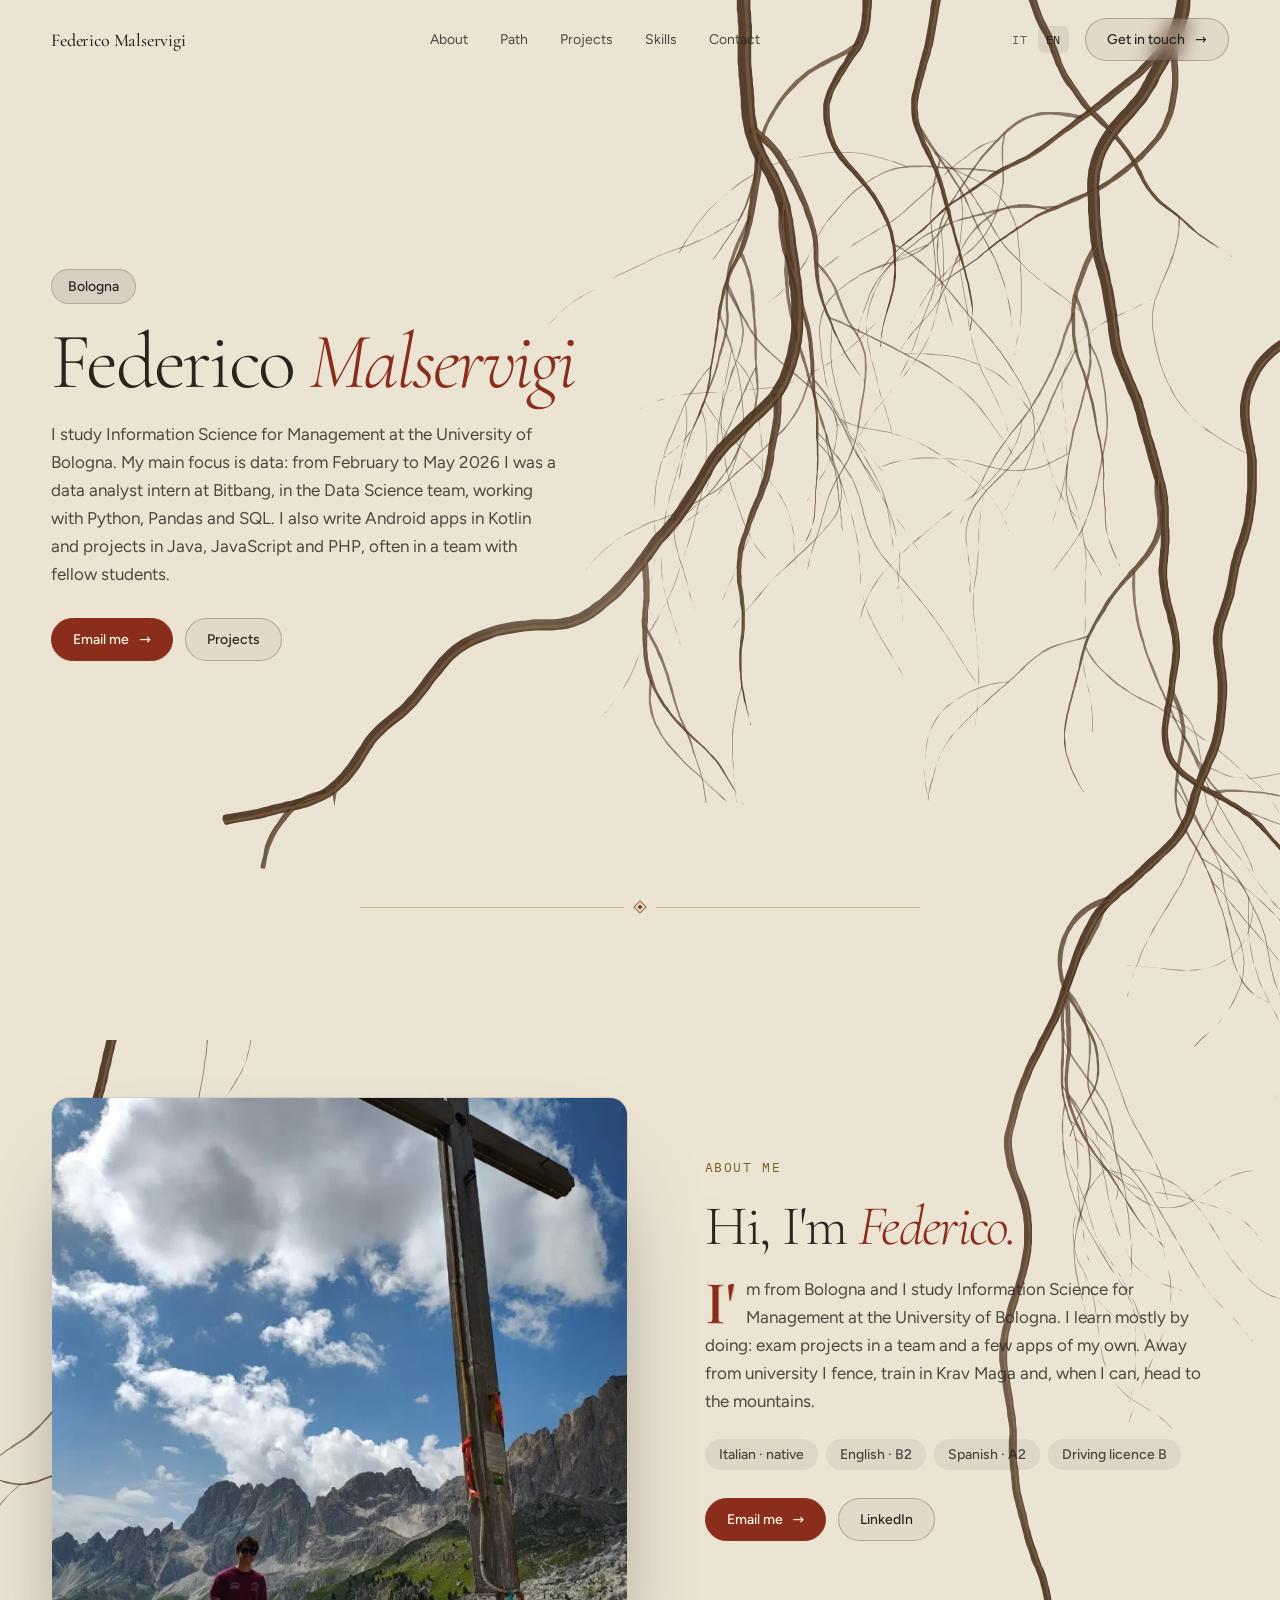
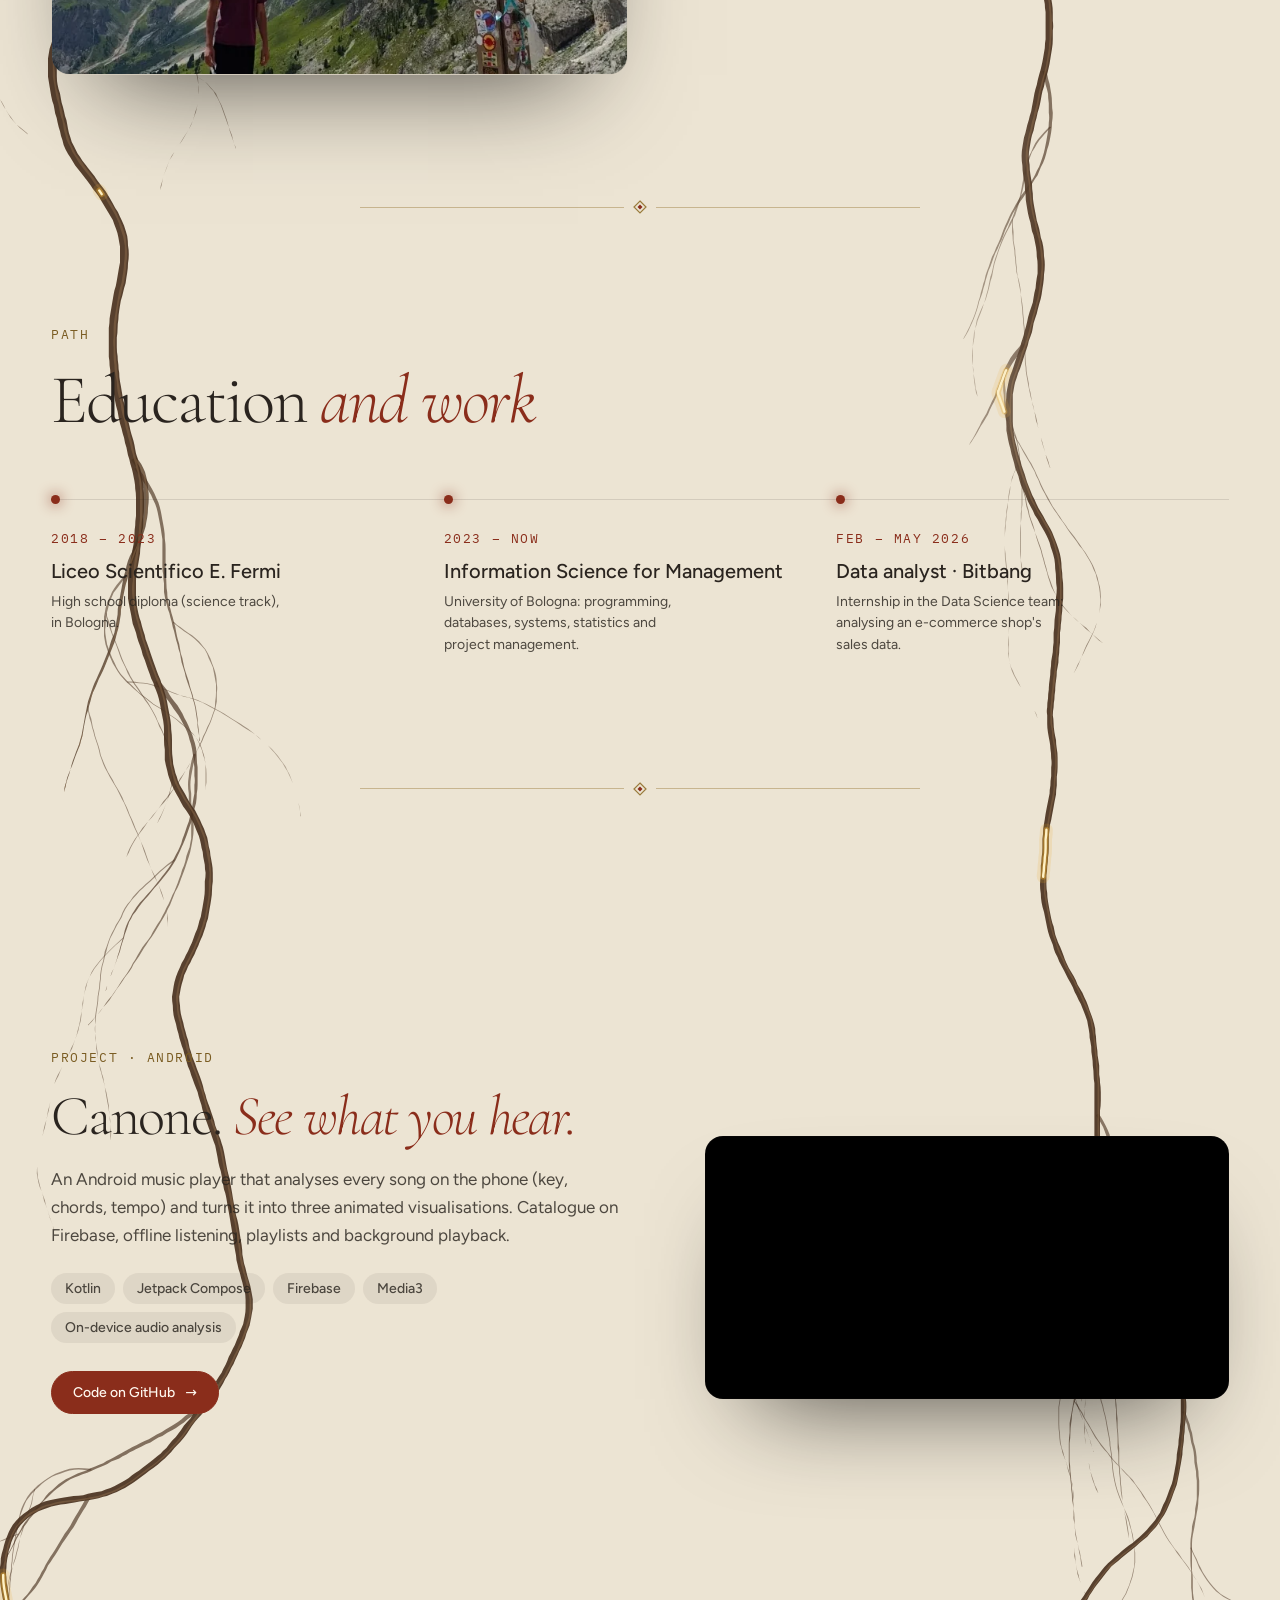
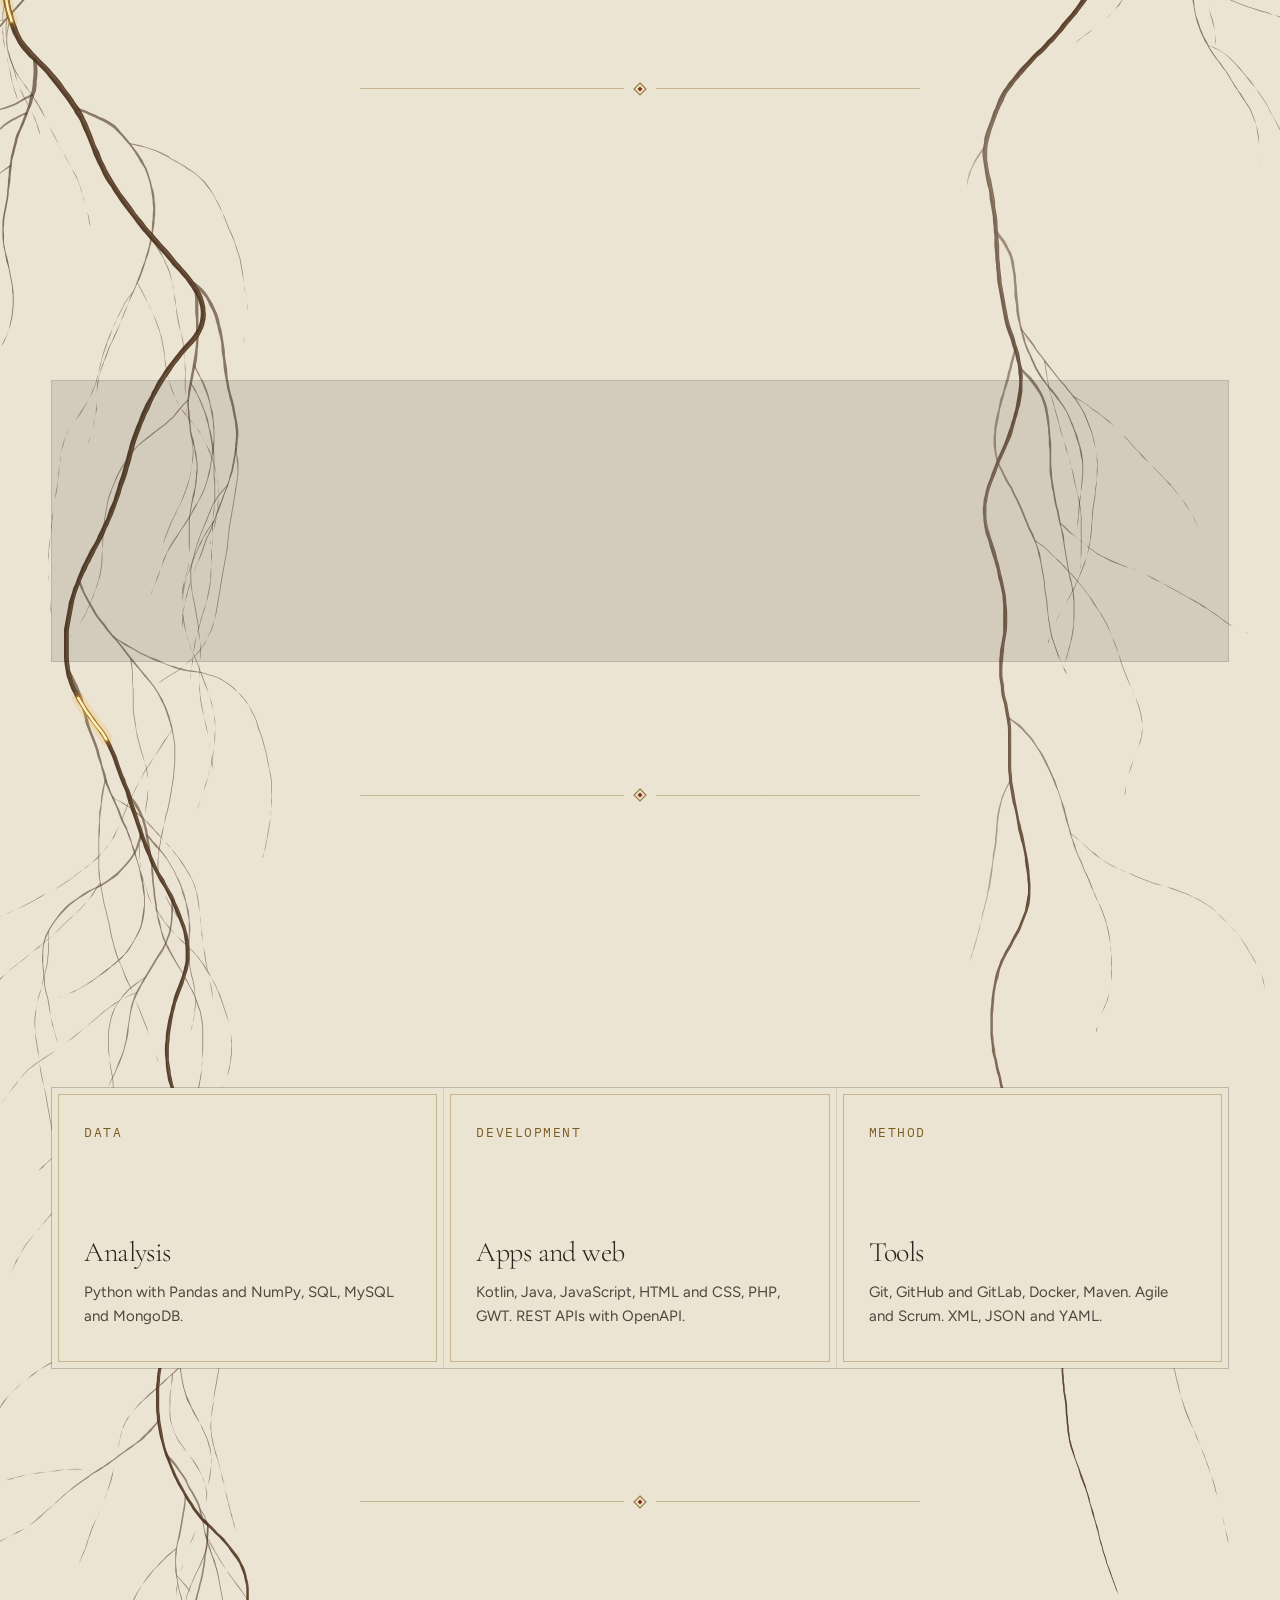
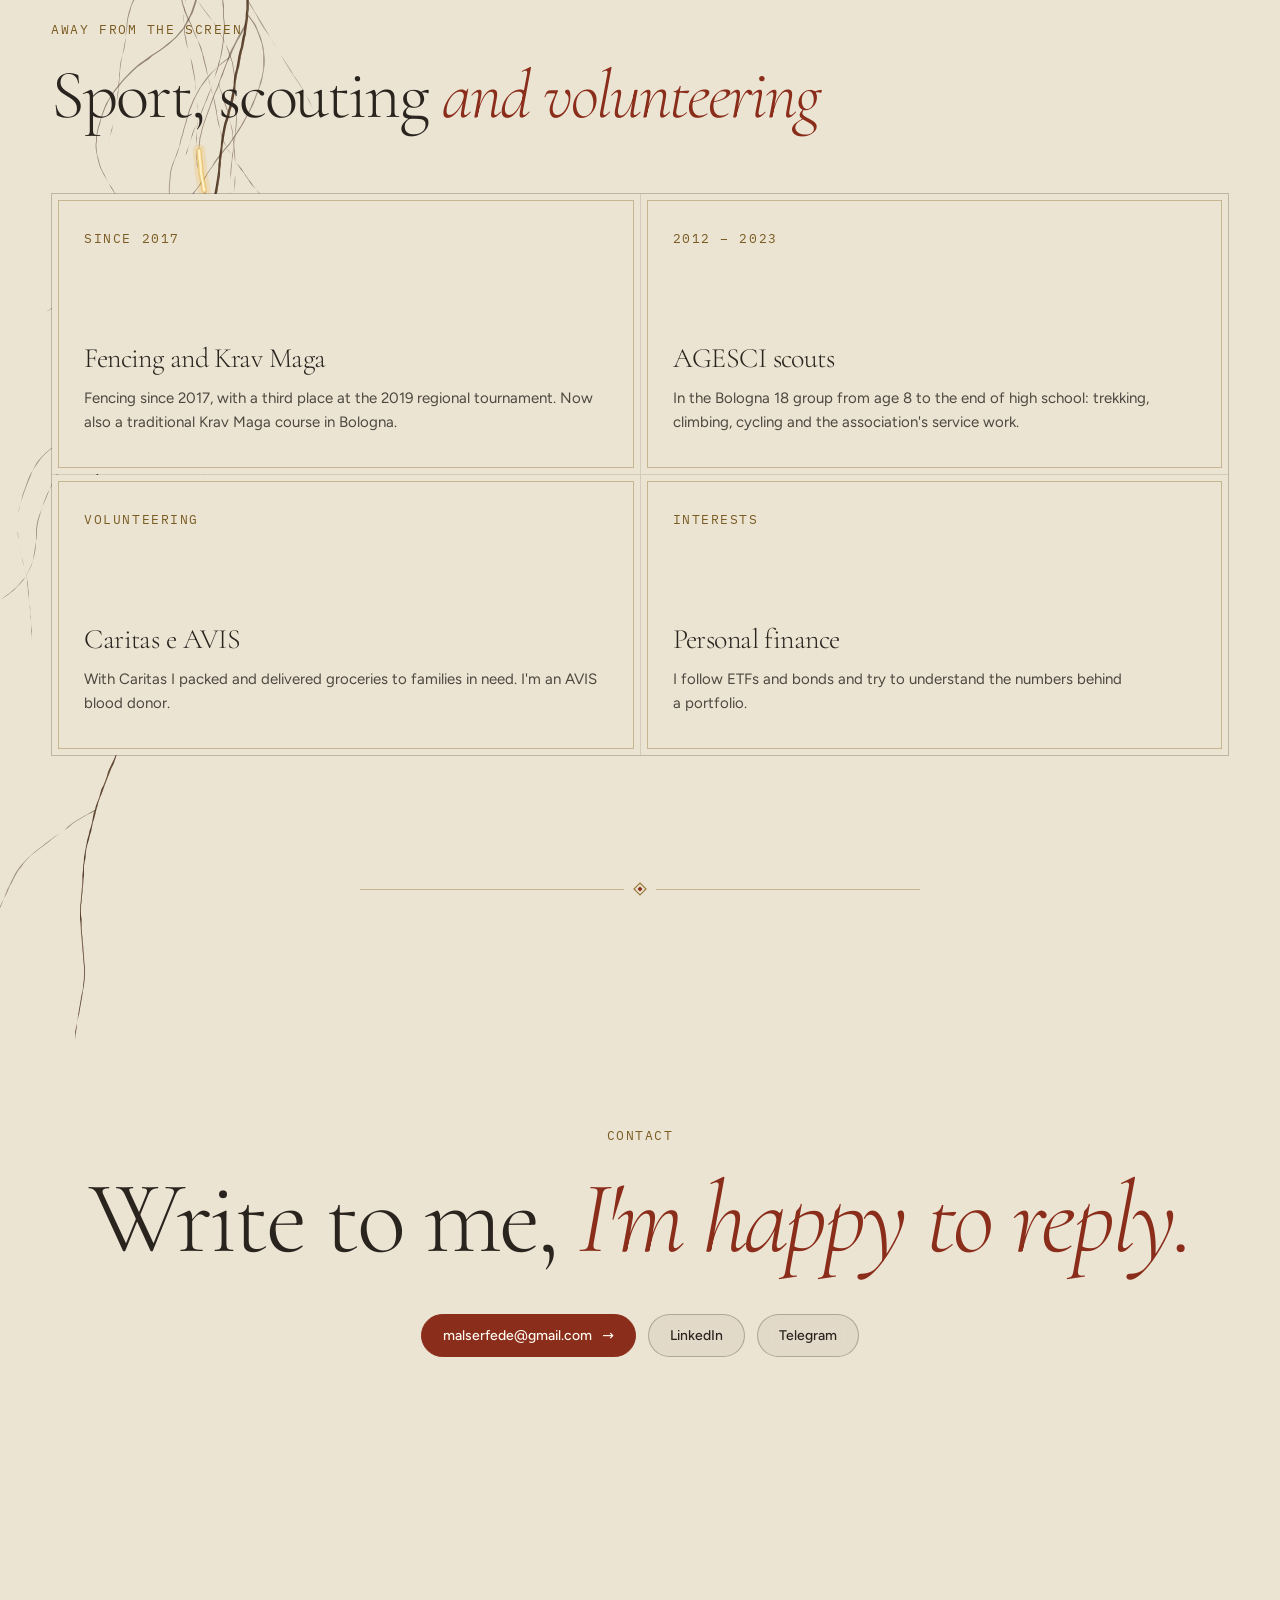
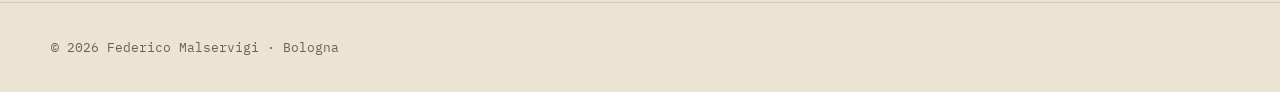
==== commit 4f751872: "Tema carta, radici e tocchi horadrici Il sito passa dal tema scuro "lab" al tema carta: sfondo perga" ====
--- a/docs/en.html
+++ b/docs/en.html
@@ -1,5 +1,5 @@
 <!doctype html>
-<html lang="en" class="mode-dark layout-flow">
+<html lang="en" class="mode-light layout-flow">
 <head>
 <meta charset="utf-8">
 <meta name="viewport" content="width=device-width, initial-scale=1, viewport-fit=cover">
@@ -10,30 +10,30 @@
 <link rel="stylesheet" href="fonts/fonts.css">
 <style>
 :root {
-  --bg: #04070c;
-  --bg-2: #0a111b;
-  --ink: #e8f1f8;
-  --ink-rgb: 232, 241, 248;
-  --bg-rgb: 4, 7, 12;
-  --ink-2: rgba(232, 241, 248, 0.68);
-  --ink-3: rgba(232, 241, 248, 0.49);
-  --line: rgba(232, 241, 248, .13);
-  --accent: #45f0a0;
-  --accent-2: #8dffc8;
-  --accent-ink: #022514;
-  --accent-text: #45f0a0;
-  --accent-rgb: 69, 240, 160;
-  --font-display: "Sora", system-ui, sans-serif;
-  --font-body: "Sora", system-ui, sans-serif;
+  --bg: #ece4d3;
+  --bg-2: #e2d8c4;
+  --ink: #2a241f;
+  --ink-rgb: 42, 36, 31;
+  --bg-rgb: 236, 228, 211;
+  --ink-2: rgba(42, 36, 31, 0.82);
+  --ink-3: rgba(42, 36, 31, 0.68);
+  --line: rgba(42, 36, 31, .13);
+  --accent: #8a2d1b;
+  --accent-2: #a8452c;
+  --accent-ink: #fff8ef;
+  --accent-text: #8a2d1b;
+  --accent-rgb: 138, 45, 27;
+  --font-display: "Cormorant Garamond", Georgia, serif;
+  --font-body: "Figtree", system-ui, sans-serif;
   --font-mono: "IBM Plex Mono", ui-monospace, monospace;
   --display-weight: 300;
-  --em-style: normal;
+  --em-style: italic;
   --radius: 999px;
-  color-scheme: dark;
-}
-.ss-surface-dark { --btn-bg: #45f0a0; --btn-ink: #000000; --bg: #020305; --bg-2: #04070c; --ink: #e8f1f8; --ink-rgb: 232, 241, 248; --bg-rgb: 2, 3, 5; --ink-2: rgba(232, 241, 248, 0.68); --ink-3: rgba(232, 241, 248, 0.49); --line: rgba(232, 241, 248, .14); --accent-text: #45f0a0; --em-color: #8dffc8; color-scheme: dark; background: var(--bg); color: var(--ink); }
-.ss-surface-light { --btn-bg: #04070c; --btn-ink: #ffffff; --bg: #e8f1f8; --bg-2: #1b1e24; --ink: #04070c; --ink-rgb: 4, 7, 12; --bg-rgb: 232, 241, 248; --ink-2: rgba(4, 7, 12, 1.0); --ink-3: rgba(4, 7, 12, 1.0); --line: rgba(4, 7, 12, .14); --accent-text: #04070c; --em-color: #04070c; color-scheme: light; background: var(--bg); color: var(--ink); }
-.ss-surface-accent { --btn-bg: #45f0a0; --btn-ink: #000000; --bg: #26453b; --bg-2: #dce7ed; --ink: #e8f1f8; --ink-rgb: 232, 241, 248; --bg-rgb: 38, 69, 59; --ink-2: rgba(232, 241, 248, 1.0); --ink-3: rgba(232, 241, 248, 1.0); --line: rgba(232, 241, 248, .14); --accent-text: #e8f1f8; --em-color: #e8f1f8; color-scheme: dark; background: var(--bg); color: var(--ink); }
+  color-scheme: light;
+}
+.ss-surface-dark { --btn-bg: #ece4d3; --btn-ink: #000000; --bg: #2a241f; --bg-2: #3a332d; --ink: #ece4d3; --ink-rgb: 236, 228, 211; --bg-rgb: 42, 36, 31; --ink-2: rgba(236, 228, 211, 0.73); --ink-3: rgba(236, 228, 211, 0.59); --line: rgba(236, 228, 211, .14); --accent-text: #c19382; --em-color: #ece4d3; color-scheme: dark; background: var(--bg); color: var(--ink); }
+.ss-surface-light { --btn-bg: #8a2d1b; --btn-ink: #ffffff; --bg: #e2d8c4; --bg-2: #ece4d3; --ink: #2a241f; --ink-rgb: 42, 36, 31; --bg-rgb: 226, 216, 196; --ink-2: rgba(42, 36, 31, 0.82); --ink-3: rgba(42, 36, 31, 0.68); --line: rgba(42, 36, 31, .14); --accent-text: #8a2d1b; --em-color: #8a2d1b; color-scheme: light; background: var(--bg); color: var(--ink); }
+.ss-surface-accent { --btn-bg: #8a2d1b; --btn-ink: #ffffff; --bg: #cf998b; --bg-2: #342b25; --ink: #2a241f; --ink-rgb: 42, 36, 31; --bg-rgb: 207, 153, 139; --ink-2: rgba(42, 36, 31, 1.0); --ink-3: rgba(42, 36, 31, 1.0); --line: rgba(42, 36, 31, .14); --accent-text: #2a241f; --em-color: #2a241f; color-scheme: light; background: var(--bg); color: var(--ink); }
 </style>
 <link rel="stylesheet" href="runtime/studio.css">
 <style>
@@ -64,6 +64,9 @@
   /* A feature card with an href is a link: an arrow after the title, the title takes the accent on hover. */
   .ss-feature--link h3::after { content: " ↗"; font-size: .7em; color: var(--ink-3); transition: color .3s; }
   .ss-feature--link:hover h3::after { color: var(--accent); }
+  /* A card's picture (Feature.image) sits round beside its tag, like an avatar. */
+  .ss-feature__top { display: flex; align-items: center; gap: 14px; }
+  .ss-feature__img { width: 56px; height: 56px; border-radius: 50%; object-fit: cover; flex: none; border: 1px solid var(--line); }
   /* A phone can play a clip instead of showing a screenshot. */
   .ss-phone__screen > video { width: 100%; height: 100%; object-fit: cover; display: block; }
   /* Poses: how a product section's phone sits (ProductBlock.pose). The panel clips at its edges (overflow: clip), so a
@@ -134,6 +137,65 @@
   .ss-h1, .ss-display { text-wrap: balance; }
 </style>
 <style>
+/* Horadric touches on the paper theme: the parchment, gold and blood red of an old codex, kept quiet enough that
+   the page still reads as a CV. Added after the theme's styles (site.yaml: css). */
+:root { --gold: #9a7b3c; --gold-ink: #7a5c22; --gold-soft: rgba(154, 123, 60, .45); }   /* gold-ink: gold dark enough for small text on the paper */
+
+/* An ornament between sections: a gold rule with a diamond in the middle. */
+.ss-block { position: relative; }
+.ss-block::before {
+  content: ""; position: absolute; top: 0; left: 50%; transform: translateX(-50%);
+  width: min(560px, 70%); height: 14px; pointer-events: none;
+  background:
+    linear-gradient(var(--gold-soft), var(--gold-soft)) left center / calc(50% - 16px) 1px no-repeat,
+    linear-gradient(var(--gold-soft), var(--gold-soft)) right center / calc(50% - 16px) 1px no-repeat,
+    url("data:image/svg+xml,%3Csvg xmlns='http://www.w3.org/2000/svg' viewBox='0 0 24 14'%3E%3Cpath d='M12 1 18 7 12 13 6 7Z' fill='none' stroke='%239a7b3c' stroke-width='1.2'/%3E%3Cpath d='M12 4.5 14.5 7 12 9.5 9.5 7Z' fill='%238a2d1b'/%3E%3C/svg%3E") center / 24px 14px no-repeat;
+}
+#inizio::before { content: none; }   /* nothing comes before the opening */
+
+/* A drop cap on the first paragraph about me, like the first letter of a chapter. */
+#chi-sono .ss-lede::first-letter {
+  float: left; font-family: var(--font-display); font-weight: 600; font-size: 3.6em; line-height: .82;
+  color: var(--accent); padding: .08em .12em 0 0; margin-right: .06em;
+  text-shadow: 1px 1px 0 var(--gold-soft);
+}
+
+/* Kickers, card tags and timeline dates in gold. */
+.ss-kicker, .ss-tag, .ss-when { color: var(--gold-ink); }
+
+/* Cards framed like plates in a book: a gold hairline inside the border. */
+.ss-feature { box-shadow: inset 0 0 0 6px var(--bg), inset 0 0 0 7px var(--gold-soft); }
+.ss-band .ss-feature { box-shadow: inset 0 0 0 6px var(--bg-2), inset 0 0 0 7px var(--gold-soft); }
+
+/* Roots behind the whole page (tools/radici.py): one root system from the top of the hero down to the footer, laid
+   at the page's full width under everything. The first screen's roots draw themselves in on load; further down,
+   where the browser can tie an animation to scrolling, the roots are uncovered as you scroll, their growing end
+   always just below the bottom of the window. */
+body { position: relative; isolation: isolate; }
+body::before {
+  content: ""; position: absolute; inset: 0; z-index: -1; pointer-events: none;
+  background: url(assets/_media/radici-pagina.svg) center top / 100% auto no-repeat;
+}
+@media (max-width: 760px) { body::before { background-size: 170% auto; background-position: right top; opacity: .35; } }
+@media (prefers-reduced-motion: no-preference) {
+  @supports (animation-timeline: scroll()) {
+    body::before {
+      -webkit-mask-image: linear-gradient(#000 calc(100% - 180px), transparent); mask-image: linear-gradient(#000 calc(100% - 180px), transparent);
+      -webkit-mask-repeat: no-repeat; mask-repeat: no-repeat;
+      animation: radici-scorri linear both; animation-timeline: scroll(root);
+    }
+  }
+}
+@keyframes radici-scorri {
+  from { -webkit-mask-size: 100% calc(100vh + 180px); mask-size: 100% calc(100vh + 180px); }
+  to { -webkit-mask-size: 100% calc(100% + 180px); mask-size: 100% calc(100% + 180px); }
+}
+
+/* The avatar ringed in gold, like a seal. */
+.ss-feature__img { border: 2px solid var(--gold); box-shadow: 0 0 0 3px var(--bg), 0 0 0 4px var(--gold-soft); }
+
+</style>
+<style>
   html.ss-loading, html.ss-loading body { overflow: hidden; height: 100%; }
   .ss-loader { position: fixed; inset: 0; z-index: 1000; display: none; flex-direction: column; align-items: center; justify-content: center; gap: 22px;
     background: var(--bg); color: var(--ink); transition: opacity .7s cubic-bezier(.22,.8,.2,1), visibility .7s; }
@@ -169,26 +231,11 @@
 </div></header>
 
 <main>
-<section class="ss-scene ss-cards ss-side-right ss-type-scene3d ss-shade-auto" id="inizio" data-scene="scene3d">
-  <div class="ss-pin ss-pin--full">
-    <div class="ss-visual"></div>
-    <div class="ss-shade"></div>
-    <div class="ss-hud ss-scalehud" aria-hidden="true">
-  <div class="ss-scalebar"><b data-scale>relations</b><i></i></div>
-</div>
-
-  </div>
-  <div class="ss-steps ss-steps--over">
-<article class="ss-step ss-intro" style="--h: 120vh"><div class="ss-card">
-<div class="ss-num">Bologna</div><h1 class="ss-h1">Federico <em>Malservigi</em></h1><p class="ss-body">Information Science for Management student at the University of Bologna.</p><div class="ss-hint">Scroll</div></div>
-</article><article class="ss-step" style="--h: 140vh"><div class="ss-card">
-<div class="ss-num">01 · Data</div><h2 class="ss-h2">Data <em>analysis</em></h2><p class="ss-body">I use Python, Pandas and SQL. From February to May 2026 I was a data analyst intern at Bitbang, in the Data Science team.</p><div class="ss-fact">Python · Pandas · NumPy · SQL</div></div>
-</article><article class="ss-step" style="--h: 140vh"><div class="ss-card">
-<div class="ss-num">02 · Software</div><h2 class="ss-h2">Software <em>development</em></h2><p class="ss-body">I write Android apps in Kotlin and projects in Java, JavaScript and PHP, often in a team with fellow students.</p><div class="ss-fact">Kotlin · Java · JavaScript · PHP · Docker</div></div>
-</article>  </div>
-  <script type="application/json" class="ss-config">{"background": null, "bloom": [0.5, 0.45, 0.12], "dust": "#8fb8d8", "final": null, "levels": [{"params": {"color": "#45f0a0", "edge": "#2a6b55"}, "preset": "network"}, {"params": {"color": "#45f0a0", "color2": "#5fb6ff", "core": "#12382c", "count": 60000}, "preset": "particles"}, {"params": {"a": "#45f0a0", "b": "#5fb6ff", "bond": "#2a5a6b"}, "preset": "lattice"}], "seed": 7, "style": "glow", "zoom": 12.0}</script>
-  <script type="application/json" class="ss-section">{"hud": {"clock": null, "events": [], "fields": [], "kind": "scale", "legend": [], "scales": ["relations", "data", "structure"]}, "layout": "cards", "length": 4.0, "steps": [{"at": null, "body": "Information Science for Management student at the University of Bologna.", "fact": null, "hint": "Scroll", "image": null, "intro": true, "kicker": "Bologna", "length": 1.2, "state": {}, "title": "Federico \u003cem\u003eMalservigi\u003c/em\u003e"}, {"at": null, "body": "I use Python, Pandas and SQL. From February to May 2026 I was a data analyst intern at Bitbang, in the Data Science team.", "fact": "Python \u00b7 Pandas \u00b7 NumPy \u00b7 SQL", "hint": null, "image": null, "intro": false, "kicker": "01 \u00b7 Data", "length": 1.4, "state": {}, "title": "Data \u003cem\u003eanalysis\u003c/em\u003e"}, {"at": null, "body": "I write Android apps in Kotlin and projects in Java, JavaScript and PHP, often in a team with fellow students.", "fact": "Kotlin \u00b7 Java \u00b7 JavaScript \u00b7 PHP \u00b7 Docker", "hint": null, "image": null, "intro": false, "kicker": "02 \u00b7 Software", "length": 1.4, "state": {}, "title": "Software \u003cem\u003edevelopment\u003c/em\u003e"}]}</script>
+<section class="ss-block ss-hero ss-hero--left" id="inizio">    <div class="ss-hero__in">
+<span class="ss-badge">Bologna</span><h1 class="ss-h1">Federico <em>Malservigi</em></h1><p class="ss-lede">I study Information Science for Management at the University of Bologna. My main focus is data: from February to May 2026 I was a data analyst intern at Bitbang, in the Data Science team, working with Python, Pandas and SQL. I also write Android apps in Kotlin and projects in Java, JavaScript and PHP, often in a team with fellow students.</p>    <div class="ss-btns"><a class="ss-btn ss-btn--hot" href="#contatti">Email me <span class="ss-arrow">→</span></a><a class="ss-btn" href="#progetti">Projects</a></div>
+  </div>
 </section>
+
 <section class="ss-block ss-product ss-product--left ss-pose--beside" id="chi-sono"><div class="ss-wrap ss-product__in">
   <div class="ss-product__media" data-float>
 <img class="ss-product__img ss-product__img--frame" src="assets/_media/031b7631693b.webp" alt="" loading="lazy">  </div>
@@ -215,7 +262,8 @@
 
 <section class="ss-block" id="github"><div class="ss-wrap">
 <div class="ss-head ss-reveal"><span class="ss-kicker">More projects</span><h2 class="ss-display">The rest is <em>on GitHub</em></h2></div>  <div class="ss-features ss-features--2">
-<a class="ss-feature ss-feature--link ss-reveal" href="https://github.com/Fede046"><span class="ss-tag">Personal</span>      <div><h3>Fede046</h3><p>My projects and the course notes I have shared.</p></div>
+<a class="ss-feature ss-feature--link ss-reveal" href="https://github.com/Fede046"><div class="ss-feature__top"><img class="ss-feature__img" src="assets/_media/06c94631221c.webp" alt="" loading="lazy"><span class="ss-tag">Personal</span></div>
+      <div><h3>Fede046</h3><p>My projects and the course notes I have shared. The avatar is Imperius, from Diablo III: I grew up with it.</p></div>
 </a><a class="ss-feature ss-feature--link ss-reveal" href="https://github.com/E1-Unibo"><span class="ss-tag">Study group</span>      <div><h3>E1-Unibo</h3><p>Exam projects built in a team with fellow students.</p></div>
 </a>  </div>
 </div></section>
--- a/docs/fonts/fonts.css
+++ b/docs/fonts/fonts.css
@@ -1,22 +1,131 @@
-/* latin-ext */
-@font-face {
-  font-family: 'Sora';
-  font-style: normal;
-  font-weight: 100 800;
-  font-display: swap;
-  src: url(c07681a2f16658c6.woff2) format('woff2');
-  unicode-range: U+0100-02BA, U+02BD-02C5, U+02C7-02CC, U+02CE-02D7, U+02DD-02FF, U+0304, U+0308, U+0329, U+1D00-1DBF, U+1E00-1E9F, U+1EF2-1EFF, U+2020, U+20A0-20AB, U+20AD-20C4, U+2113, U+2C60-2C7F, U+A720-A7FF;
-}
-/* latin */
-@font-face {
-  font-family: 'Sora';
-  font-style: normal;
-  font-weight: 100 800;
-  font-display: swap;
-  src: url(c7aee659e9013b78.woff2) format('woff2');
+/* cyrillic-ext */
+@font-face {
+  font-family: 'Cormorant Garamond';
+  font-style: italic;
+  font-weight: 300 700;
+  font-display: swap;
+  src: url(1f799a916cf1040f.woff2) format('woff2');
+  unicode-range: U+0460-052F, U+1C80-1C8A, U+20B4, U+2DE0-2DFF, U+A640-A69F, U+FE2E-FE2F;
+}
+/* cyrillic */
+@font-face {
+  font-family: 'Cormorant Garamond';
+  font-style: italic;
+  font-weight: 300 700;
+  font-display: swap;
+  src: url(c8e477690f3e4bfa.woff2) format('woff2');
+  unicode-range: U+0301, U+0400-045F, U+0490-0491, U+04B0-04B1, U+2116;
+}
+/* vietnamese */
+@font-face {
+  font-family: 'Cormorant Garamond';
+  font-style: italic;
+  font-weight: 300 700;
+  font-display: swap;
+  src: url(6a3809d7b30dfad9.woff2) format('woff2');
+  unicode-range: U+0102-0103, U+0110-0111, U+0128-0129, U+0168-0169, U+01A0-01A1, U+01AF-01B0, U+0300-0301, U+0303-0304, U+0308-0309, U+0323, U+0329, U+1EA0-1EF9, U+20AB;
+}
+/* latin-ext */
+@font-face {
+  font-family: 'Cormorant Garamond';
+  font-style: italic;
+  font-weight: 300 700;
+  font-display: swap;
+  src: url(f3bda5d4e19ae0bc.woff2) format('woff2');
+  unicode-range: U+0100-02BA, U+02BD-02C5, U+02C7-02CC, U+02CE-02D7, U+02DD-02FF, U+0304, U+0308, U+0329, U+1D00-1DBF, U+1E00-1E9F, U+1EF2-1EFF, U+2020, U+20A0-20AB, U+20AD-20C4, U+2113, U+2C60-2C7F, U+A720-A7FF;
+}
+/* latin */
+@font-face {
+  font-family: 'Cormorant Garamond';
+  font-style: italic;
+  font-weight: 300 700;
+  font-display: swap;
+  src: url(4db21dbf6b1eb8a6.woff2) format('woff2');
+  unicode-range: U+0000-00FF, U+0131, U+0152-0153, U+02BB-02BC, U+02C6, U+02DA, U+02DC, U+0304, U+0308, U+0329, U+2000-206F, U+20AC, U+2122, U+2191, U+2193, U+2212, U+2215, U+FEFF, U+FFFD;
+}
+/* cyrillic-ext */
+@font-face {
+  font-family: 'Cormorant Garamond';
+  font-style: normal;
+  font-weight: 300 700;
+  font-display: swap;
+  src: url(e266b787cb0f2cdc.woff2) format('woff2');
+  unicode-range: U+0460-052F, U+1C80-1C8A, U+20B4, U+2DE0-2DFF, U+A640-A69F, U+FE2E-FE2F;
+}
+/* cyrillic */
+@font-face {
+  font-family: 'Cormorant Garamond';
+  font-style: normal;
+  font-weight: 300 700;
+  font-display: swap;
+  src: url(dc67de7e1c1c0f20.woff2) format('woff2');
+  unicode-range: U+0301, U+0400-045F, U+0490-0491, U+04B0-04B1, U+2116;
+}
+/* vietnamese */
+@font-face {
+  font-family: 'Cormorant Garamond';
+  font-style: normal;
+  font-weight: 300 700;
+  font-display: swap;
+  src: url(63e97a55b224d309.woff2) format('woff2');
+  unicode-range: U+0102-0103, U+0110-0111, U+0128-0129, U+0168-0169, U+01A0-01A1, U+01AF-01B0, U+0300-0301, U+0303-0304, U+0308-0309, U+0323, U+0329, U+1EA0-1EF9, U+20AB;
+}
+/* latin-ext */
+@font-face {
+  font-family: 'Cormorant Garamond';
+  font-style: normal;
+  font-weight: 300 700;
+  font-display: swap;
+  src: url(26a769c817c65965.woff2) format('woff2');
+  unicode-range: U+0100-02BA, U+02BD-02C5, U+02C7-02CC, U+02CE-02D7, U+02DD-02FF, U+0304, U+0308, U+0329, U+1D00-1DBF, U+1E00-1E9F, U+1EF2-1EFF, U+2020, U+20A0-20AB, U+20AD-20C4, U+2113, U+2C60-2C7F, U+A720-A7FF;
+}
+/* latin */
+@font-face {
+  font-family: 'Cormorant Garamond';
+  font-style: normal;
+  font-weight: 300 700;
+  font-display: swap;
+  src: url(abcaa8b47991b9f1.woff2) format('woff2');
   unicode-range: U+0000-00FF, U+0131, U+0152-0153, U+02BB-02BC, U+02C6, U+02DA, U+02DC, U+0304, U+0308, U+0329, U+2000-206F, U+20AC, U+2122, U+2191, U+2193, U+2212, U+2215, U+FEFF, U+FFFD;
 }
 
+/* latin-ext */
+@font-face {
+  font-family: 'Figtree';
+  font-style: italic;
+  font-weight: 300 900;
+  font-display: swap;
+  src: url(70ed89043eb04242.woff2) format('woff2');
+  unicode-range: U+0100-02BA, U+02BD-02C5, U+02C7-02CC, U+02CE-02D7, U+02DD-02FF, U+0304, U+0308, U+0329, U+1D00-1DBF, U+1E00-1E9F, U+1EF2-1EFF, U+2020, U+20A0-20AB, U+20AD-20C4, U+2113, U+2C60-2C7F, U+A720-A7FF;
+}
+/* latin */
+@font-face {
+  font-family: 'Figtree';
+  font-style: italic;
+  font-weight: 300 900;
+  font-display: swap;
+  src: url(3530fccd972d10d5.woff2) format('woff2');
+  unicode-range: U+0000-00FF, U+0131, U+0152-0153, U+02BB-02BC, U+02C6, U+02DA, U+02DC, U+0304, U+0308, U+0329, U+2000-206F, U+20AC, U+2122, U+2191, U+2193, U+2212, U+2215, U+FEFF, U+FFFD;
+}
+/* latin-ext */
+@font-face {
+  font-family: 'Figtree';
+  font-style: normal;
+  font-weight: 300 900;
+  font-display: swap;
+  src: url(467cc91576f548d5.woff2) format('woff2');
+  unicode-range: U+0100-02BA, U+02BD-02C5, U+02C7-02CC, U+02CE-02D7, U+02DD-02FF, U+0304, U+0308, U+0329, U+1D00-1DBF, U+1E00-1E9F, U+1EF2-1EFF, U+2020, U+20A0-20AB, U+20AD-20C4, U+2113, U+2C60-2C7F, U+A720-A7FF;
+}
+/* latin */
+@font-face {
+  font-family: 'Figtree';
+  font-style: normal;
+  font-weight: 300 900;
+  font-display: swap;
+  src: url(3c512d8e381cc01b.woff2) format('woff2');
+  unicode-range: U+0000-00FF, U+0131, U+0152-0153, U+02BB-02BC, U+02C6, U+02DA, U+02DC, U+0304, U+0308, U+0329, U+2000-206F, U+20AC, U+2122, U+2191, U+2193, U+2212, U+2215, U+FEFF, U+FFFD;
+}
+
 /* cyrillic-ext */
 @font-face {
   font-family: 'IBM Plex Mono';
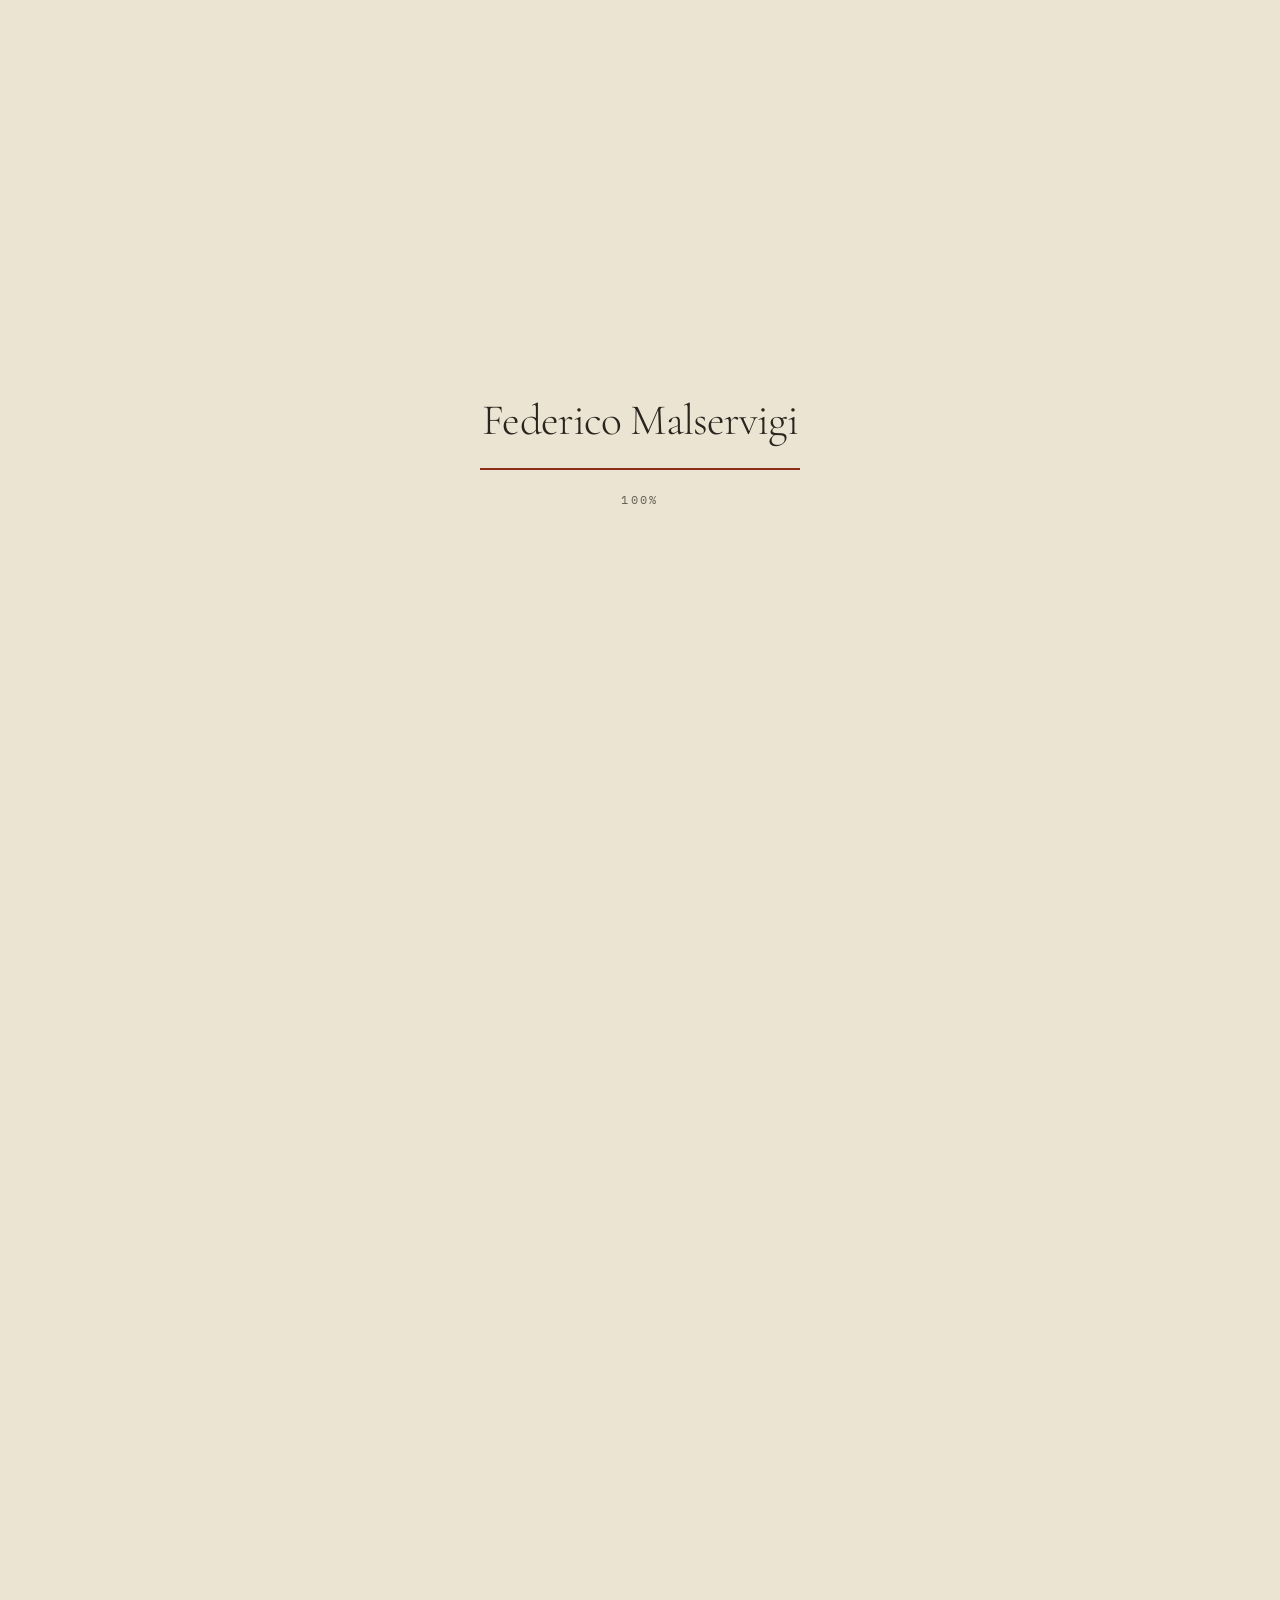
==== commit 2423a19d: "Inglese come lingua principale, italiano secondario La pagina principale (index.html) ora è in ingle" ====
--- a/docs/en.html
+++ b/docs/en.html
@@ -1,323 +1,9 @@
 <!doctype html>
-<html lang="en" class="mode-light layout-flow">
-<head>
+<html lang="en">
 <meta charset="utf-8">
-<meta name="viewport" content="width=device-width, initial-scale=1, viewport-fit=cover">
 <title>Federico Malservigi</title>
-<meta name="description" content="Information Science for Management student at the University of Bologna."><meta name="generator" content="Scroll Studio">
-<link rel="alternate" hreflang="it" href="index.html">
-<link rel="alternate" hreflang="en" href="en.html">
-<link rel="stylesheet" href="fonts/fonts.css">
-<style>
-:root {
-  --bg: #ece4d3;
-  --bg-2: #e2d8c4;
-  --ink: #2a241f;
-  --ink-rgb: 42, 36, 31;
-  --bg-rgb: 236, 228, 211;
-  --ink-2: rgba(42, 36, 31, 0.82);
-  --ink-3: rgba(42, 36, 31, 0.68);
-  --line: rgba(42, 36, 31, .13);
-  --accent: #8a2d1b;
-  --accent-2: #a8452c;
-  --accent-ink: #fff8ef;
-  --accent-text: #8a2d1b;
-  --accent-rgb: 138, 45, 27;
-  --font-display: "Cormorant Garamond", Georgia, serif;
-  --font-body: "Figtree", system-ui, sans-serif;
-  --font-mono: "IBM Plex Mono", ui-monospace, monospace;
-  --display-weight: 300;
-  --em-style: italic;
-  --radius: 999px;
-  color-scheme: light;
-}
-.ss-surface-dark { --btn-bg: #ece4d3; --btn-ink: #000000; --bg: #2a241f; --bg-2: #3a332d; --ink: #ece4d3; --ink-rgb: 236, 228, 211; --bg-rgb: 42, 36, 31; --ink-2: rgba(236, 228, 211, 0.73); --ink-3: rgba(236, 228, 211, 0.59); --line: rgba(236, 228, 211, .14); --accent-text: #c19382; --em-color: #ece4d3; color-scheme: dark; background: var(--bg); color: var(--ink); }
-.ss-surface-light { --btn-bg: #8a2d1b; --btn-ink: #ffffff; --bg: #e2d8c4; --bg-2: #ece4d3; --ink: #2a241f; --ink-rgb: 42, 36, 31; --bg-rgb: 226, 216, 196; --ink-2: rgba(42, 36, 31, 0.82); --ink-3: rgba(42, 36, 31, 0.68); --line: rgba(42, 36, 31, .14); --accent-text: #8a2d1b; --em-color: #8a2d1b; color-scheme: light; background: var(--bg); color: var(--ink); }
-.ss-surface-accent { --btn-bg: #8a2d1b; --btn-ink: #ffffff; --bg: #cf998b; --bg-2: #342b25; --ink: #2a241f; --ink-rgb: 42, 36, 31; --bg-rgb: 207, 153, 139; --ink-2: rgba(42, 36, 31, 1.0); --ink-3: rgba(42, 36, 31, 1.0); --line: rgba(42, 36, 31, .14); --accent-text: #2a241f; --em-color: #2a241f; color-scheme: light; background: var(--bg); color: var(--ink); }
-</style>
-<link rel="stylesheet" href="runtime/studio.css">
-<style>
-  /* A section's backdrop: the image fills the panel (or a wrapper in the flow layout); the section itself goes clear,
-     whatever surface it has. */
-  .ss-backdrop { background-size: cover; background-position: center; }
-  .ss-backdrop > section, .ss-backdrop > section[class*=ss-surface-], .ss-backdrop .ss-stage, .ss-backdrop .ss-band { background: transparent; }
-  /* A type scene set as a display line (size: display) rather than a passage: bigger, centred, balanced. */
-  .ss-scene.ss-type--display .ss-type__text { font-size: clamp(46px, 8.2vw, 150px); text-align: center; letter-spacing: -.04em; line-height: 1; max-width: 12em; }
-  /* On a dark surface the rolling word takes the surface's <em> colour, which is checked for contrast; the raw accent is not. */
-  .ss-surface-dark .ss-type--swap .roll { color: var(--em-color); }
-  /* The language switch (Site.translations) sits before the nav button and stays visible on phones. */
-  .ss-nav__end { display: flex; align-items: center; gap: 16px; }
-  .ss-lang { display: flex; gap: 2px; font-family: var(--font-mono); font-size: 12px; letter-spacing: .06em; }
-  .ss-lang a { padding: 6px 8px; border-radius: 6px; color: var(--ink-3); transition: color .2s, background .2s; }
-  .ss-lang a:hover { color: var(--ink); }
-  .ss-lang a[aria-current] { color: var(--ink); background: rgba(var(--ink-rgb), .09); }
-  /* A product panel can play a clip (ProductBlock.video) in a rounded frame instead of showing a shot. */
-  .ss-product__clip { display: block; width: 100%; height: auto; max-height: 68vh; object-fit: cover; border-radius: 18px; background: #000;
-    border: 1px solid var(--line); box-shadow: 0 50px 100px -50px rgba(0, 0, 0, .7); transform: translateY(calc(var(--float, 0) * -36px)); }
-  @media (max-width: 900px) { .ss-product__clip { max-height: 52vh; } }
-  /* ...and show a photograph whole in the same frame (ProductBlock.frame): the box follows the photo's own shape. */
-  .ss-product__img--frame { width: auto; max-width: 100%; height: auto; -webkit-mask: none; mask: none; mix-blend-mode: normal;
-    border-radius: 18px; border: 1px solid var(--line); box-shadow: 0 50px 100px -50px rgba(0, 0, 0, .7); }
-  /* A CTA with several buttons centres them in one row. */
-  .ss-cta .ss-btns { justify-content: center; margin-top: 44px; }
-  .ss-cta .ss-btns .ss-btn { margin-top: 0; }
-  /* A feature card with an href is a link: an arrow after the title, the title takes the accent on hover. */
-  .ss-feature--link h3::after { content: " ↗"; font-size: .7em; color: var(--ink-3); transition: color .3s; }
-  .ss-feature--link:hover h3::after { color: var(--accent); }
-  /* A card's picture (Feature.image) sits round beside its tag, like an avatar. */
-  .ss-feature__top { display: flex; align-items: center; gap: 14px; }
-  .ss-feature__img { width: 56px; height: 56px; border-radius: 50%; object-fit: cover; flex: none; border: 1px solid var(--line); }
-  /* A phone can play a clip instead of showing a screenshot. */
-  .ss-phone__screen > video { width: 100%; height: 100%; object-fit: cover; display: block; }
-  /* Poses: how a product section's phone sits (ProductBlock.pose). The panel clips at its edges (overflow: clip), so a
-     phone pushed past them is cut off there. Each pose is a different composition, so a run of product panels reads
-     as different screens rather than one screen seven times. */
-  .ss-pose--rise.ss-product { align-items: flex-start; padding-top: clamp(100px, 13vh, 130px); padding-bottom: 0; }
-  .ss-pose--rise .ss-product__in { grid-template-columns: minmax(0, 1fr); justify-items: center; gap: 0; }
-  .ss-pose--rise .ss-product__copy { order: 1; max-width: 820px; display: flex; flex-direction: column; align-items: center; text-align: center; }
-  .ss-pose--rise .ss-lede { max-width: 58ch; }
-  .ss-pose--rise .ss-pills, .ss-pose--rise .ss-btns { justify-content: center; }
-  .ss-pose--rise .ss-product__media { order: 2; width: 100%; min-height: 0; height: max(30svh, 290px); margin-top: 28px; place-items: start center; }
-  .ss-pose--rise .ss-phone { position: absolute; top: 0; left: 50%; width: clamp(230px, 21vw, 330px); transform: translate(-50%, calc(var(--float, 0) * -22px)); }
-  .ss-pose--close .ss-product__media { min-height: 0; height: min(62svh, 640px); place-items: start center; }
-  .ss-pose--close .ss-phone { position: absolute; top: 0; left: 50%; width: clamp(300px, 30vw, 440px); transform: translate(-50%, calc(var(--float, 0) * -26px)); }
-  .ss-pose--lean .ss-product__media { min-height: 0; height: min(60svh, 620px); }
-  .ss-pose--lean .ss-phone { position: absolute; bottom: calc(-1 * clamp(90px, 14vh, 160px) - 30%); width: clamp(260px, 24vw, 360px); transform-origin: 50% 100%; }
-  .ss-pose--lean.ss-product--left .ss-phone { left: calc(-1 * var(--gutter) - 2%); transform: rotate(9deg) translateY(calc(var(--float, 0) * -20px)); }
-  .ss-pose--lean.ss-product--right .ss-phone { right: calc(-1 * var(--gutter) - 2%); transform: rotate(-9deg) translateY(calc(var(--float, 0) * -20px)); }
-  .ss-pose--turn .ss-product__media { perspective: 1400px; }
-  .ss-pose--turn .ss-phone { width: clamp(220px, 21vw, 310px); }
-  .ss-pose--turn.ss-product--left .ss-phone { transform: rotateY(-16deg) rotateX(4deg) rotateZ(-3deg) translateY(calc(var(--float, 0) * -24px)); box-shadow: 34px 60px 90px -30px rgba(0, 0, 0, .5), inset 0 0 0 2px #2c2c2c; }
-  .ss-pose--turn.ss-product--right .ss-phone { transform: rotateY(16deg) rotateX(4deg) rotateZ(3deg) translateY(calc(var(--float, 0) * -24px)); box-shadow: -34px 60px 90px -30px rgba(0, 0, 0, .5), inset 0 0 0 2px #2c2c2c; }
-  /* pair: the two phones swap places on a loop, each playing its own clip, the one coming forward lifting over the one
-     going back. Without motion they hold the front and back positions. */
-  .ss-pose--pair .ss-product__media { min-height: min(70vh, 720px); }
-  .ss-pose--pair .ss-product__media > .ss-phone, .ss-pose--pair .ss-phone-behind { position: absolute; left: 50%; top: 50%; animation: 16s cubic-bezier(.45, 0, .25, 1) infinite; }
-  .ss-pose--pair .ss-product__media > .ss-phone { z-index: 2; transform: translate(-64%, -50%); animation-name: ss-pair-a; }
-  .ss-pose--pair .ss-phone-behind { z-index: 1; transform: translate(-22%, -56%) rotate(9deg) scale(.9); animation-name: ss-pair-b; }
-  @keyframes ss-pair-a {
-    0%, 42% { transform: translate(-64%, -50%) rotate(0deg) scale(1); z-index: 2; }
-    46% { transform: translate(-43%, -40%) rotate(4deg) scale(.94); }
-    50%, 92% { transform: translate(-22%, -56%) rotate(9deg) scale(.9); z-index: 1; }
-    96% { transform: translate(-43%, -66%) rotate(4deg) scale(.96); }
-    100% { transform: translate(-64%, -50%) rotate(0deg) scale(1); z-index: 2; }
-  }
-  @keyframes ss-pair-b {
-    0%, 42% { transform: translate(-22%, -56%) rotate(9deg) scale(.9); z-index: 1; }
-    46% { transform: translate(-43%, -66%) rotate(4deg) scale(.96); }
-    50%, 92% { transform: translate(-64%, -50%) rotate(0deg) scale(1); z-index: 2; }
-    96% { transform: translate(-43%, -40%) rotate(4deg) scale(.94); }
-    100% { transform: translate(-22%, -56%) rotate(9deg) scale(.9); z-index: 1; }
-  }
-  @media (prefers-reduced-motion: reduce) { .ss-pose--pair .ss-product__media > .ss-phone, .ss-pose--pair .ss-phone-behind { animation: none; } }
-  .ss-product__stats { display: flex; flex-wrap: wrap; gap: 18px 44px; margin: 30px 0 10px; }
-  /* A hero can hold the app too: the phone rises from the bottom edge under the copy and sinks as the hero is left. */
-  .ss-hero--device { flex-direction: column; justify-content: flex-start; padding-top: clamp(110px, 14vh, 150px); padding-bottom: 0; gap: clamp(24px, 4vh, 44px); }
-  .ss-hero--device .ss-hero__in { flex: none; }
-  .ss-hero__phone { position: relative; width: 100%; height: max(26svh, 230px); flex: none; }
-  .ss-hero__phone .ss-phone { position: absolute; top: 0; left: 50%; width: clamp(230px, 22vw, 340px); transform: translate(-50%, calc(var(--hero-p, 0) * 40px)); }
-  .ss-product__stats .ss-v { font-size: clamp(40px, 4.2vw, 72px); }
-  .ss-product__stats .ss-l { margin-top: 4px; }
-  @media (max-width: 900px) {
-    .ss-pose--rise.ss-product { padding-top: 100px; }
-    .ss-pose--rise .ss-product__media { height: max(34svh, 250px); }
-    .ss-pose--rise .ss-phone { width: min(64vw, 300px); }
-    .ss-pose--close .ss-product__media, .ss-pose--lean .ss-product__media { order: 2; height: 44svh; }
-    .ss-pose--close .ss-phone { width: min(76vw, 340px); }
-    .ss-pose--lean .ss-phone { width: min(66vw, 320px); }
-    .ss-pose--lean.ss-product--left .ss-phone, .ss-pose--lean.ss-product--right .ss-phone { top: 24px; bottom: auto; left: 50%; right: auto; transform: translateX(-50%) rotate(-7deg); transform-origin: 50% 0; }
-    .ss-pose--pair .ss-product__media { min-height: 0; height: clamp(420px, 66svh, 600px); }
-    .ss-pose--pair .ss-product__media > .ss-phone, .ss-pose--pair .ss-phone-behind .ss-phone { width: min(50vw, 230px); }
-    .ss-pose--turn .ss-phone { width: min(60vw, 280px); }
-    .ss-product__stats { gap: 12px 28px; }
-    .ss-hero--device { padding-top: 100px; gap: 22px; }
-    .ss-hero__phone { height: max(22svh, 190px); }
-    .ss-hero__phone .ss-phone { width: min(60vw, 280px); }
-  }
-  .ss-h1, .ss-display { text-wrap: balance; }
-</style>
-<style>
-/* Horadric touches on the paper theme: the parchment, gold and blood red of an old codex, kept quiet enough that
-   the page still reads as a CV. Added after the theme's styles (site.yaml: css). */
-:root { --gold: #9a7b3c; --gold-ink: #7a5c22; --gold-soft: rgba(154, 123, 60, .45); }   /* gold-ink: gold dark enough for small text on the paper */
-
-/* An ornament between sections: a gold rule with a diamond in the middle. */
-.ss-block { position: relative; }
-.ss-block::before {
-  content: ""; position: absolute; top: 0; left: 50%; transform: translateX(-50%);
-  width: min(560px, 70%); height: 14px; pointer-events: none;
-  background:
-    linear-gradient(var(--gold-soft), var(--gold-soft)) left center / calc(50% - 16px) 1px no-repeat,
-    linear-gradient(var(--gold-soft), var(--gold-soft)) right center / calc(50% - 16px) 1px no-repeat,
-    url("data:image/svg+xml,%3Csvg xmlns='http://www.w3.org/2000/svg' viewBox='0 0 24 14'%3E%3Cpath d='M12 1 18 7 12 13 6 7Z' fill='none' stroke='%239a7b3c' stroke-width='1.2'/%3E%3Cpath d='M12 4.5 14.5 7 12 9.5 9.5 7Z' fill='%238a2d1b'/%3E%3C/svg%3E") center / 24px 14px no-repeat;
-}
-#inizio::before { content: none; }   /* nothing comes before the opening */
-
-/* A drop cap on the first paragraph about me, like the first letter of a chapter. */
-#chi-sono .ss-lede::first-letter {
-  float: left; font-family: var(--font-display); font-weight: 600; font-size: 3.6em; line-height: .82;
-  color: var(--accent); padding: .08em .12em 0 0; margin-right: .06em;
-  text-shadow: 1px 1px 0 var(--gold-soft);
-}
-
-/* Kickers, card tags and timeline dates in gold. */
-.ss-kicker, .ss-tag, .ss-when { color: var(--gold-ink); }
-
-/* Cards framed like plates in a book: a gold hairline inside the border. */
-.ss-feature { box-shadow: inset 0 0 0 6px var(--bg), inset 0 0 0 7px var(--gold-soft); }
-.ss-band .ss-feature { box-shadow: inset 0 0 0 6px var(--bg-2), inset 0 0 0 7px var(--gold-soft); }
-
-/* Roots behind the whole page (tools/radici.py): one root system from the top of the hero down to the footer, laid
-   at the page's full width under everything. The first screen's roots draw themselves in on load; further down,
-   where the browser can tie an animation to scrolling, the roots are uncovered as you scroll, their growing end
-   always just below the bottom of the window. */
-body { position: relative; isolation: isolate; }
-body::before {
-  content: ""; position: absolute; inset: 0; z-index: -1; pointer-events: none;
-  background: url(assets/_media/radici-pagina.svg) center top / 100% auto no-repeat;
-}
-@media (max-width: 760px) { body::before { background-size: 170% auto; background-position: right top; opacity: .35; } }
-@media (prefers-reduced-motion: no-preference) {
-  @supports (animation-timeline: scroll()) {
-    body::before {
-      -webkit-mask-image: linear-gradient(#000 calc(100% - 180px), transparent); mask-image: linear-gradient(#000 calc(100% - 180px), transparent);
-      -webkit-mask-repeat: no-repeat; mask-repeat: no-repeat;
-      animation: radici-scorri linear both; animation-timeline: scroll(root);
-    }
-  }
-}
-@keyframes radici-scorri {
-  from { -webkit-mask-size: 100% calc(100vh + 180px); mask-size: 100% calc(100vh + 180px); }
-  to { -webkit-mask-size: 100% calc(100% + 180px); mask-size: 100% calc(100% + 180px); }
-}
-
-/* The avatar ringed in gold, like a seal. */
-.ss-feature__img { border: 2px solid var(--gold); box-shadow: 0 0 0 3px var(--bg), 0 0 0 4px var(--gold-soft); }
-
-</style>
-<style>
-  html.ss-loading, html.ss-loading body { overflow: hidden; height: 100%; }
-  .ss-loader { position: fixed; inset: 0; z-index: 1000; display: none; flex-direction: column; align-items: center; justify-content: center; gap: 22px;
-    background: var(--bg); color: var(--ink); transition: opacity .7s cubic-bezier(.22,.8,.2,1), visibility .7s; }
-  html.ss-loading .ss-loader, .ss-loader.ss-leaving { display: flex; }
-  .ss-loader.ss-leaving { opacity: 0; visibility: hidden; }
-  .ss-loader__name { font-family: var(--font-display); font-weight: var(--display-weight); font-size: clamp(28px, 3.4vw, 46px); letter-spacing: -.02em; }
-  .ss-loader__bar { width: min(320px, 60vw); height: 2px; background: var(--line); position: relative; overflow: hidden; }
-  .ss-loader__bar i { position: absolute; inset: 0; background: var(--accent); transform-origin: left; transform: scaleX(0); transition: transform .3s; }
-  .ss-loader__pct { font-family: var(--font-mono); font-size: 12px; letter-spacing: .2em; color: var(--ink-3); font-variant-numeric: tabular-nums; }
-</style>
-<script>
-  // Lock scrolling from the very first paint; the runtime unlocks it once every scene is ready.
-  // If the runtime can't run at all, open the page anyway after max_wait seconds.
-  document.documentElement.classList.add("ss-loading");
-  window.__ssLoader = { maxWait: 45.0, minTime: 0.6 };
-  setTimeout(function () { document.documentElement.classList.remove("ss-loading"); }, 50000.0);
-</script>
-</head>
-<body>
-<div class="ss-loader" id="ss-loader" role="status" aria-live="polite">
-  <div class="ss-loader__name">Federico Malservigi</div>
-  <div class="ss-loader__bar"><i></i></div>
-  <div class="ss-loader__pct"><span>0</span>%</div>
-</div>
-
-<header class="ss-nav" id="ss-nav"><div class="ss-nav__in">
-  <a class="ss-wordmark" href="#">
-    <span>Federico Malservigi</span>
-  </a>
-  <nav class="ss-nav__links"><a href="#chi-sono">About</a><a href="#percorso">Path</a><a href="#progetti">Projects</a><a href="#competenze">Skills</a><a href="#contatti">Contact</a></nav>
-  <div class="ss-nav__end">
-<nav class="ss-lang" aria-label="Language"><a href="index.html" hreflang="it" lang="it">IT</a><a href="en.html" hreflang="en" lang="en" aria-current="page">EN</a></nav><a class="ss-btn" href="#contatti">Get in touch <span class="ss-arrow">→</span></a>  </div>
-</div></header>
-
-<main>
-<section class="ss-block ss-hero ss-hero--left" id="inizio">    <div class="ss-hero__in">
-<span class="ss-badge">Bologna</span><h1 class="ss-h1">Federico <em>Malservigi</em></h1><p class="ss-lede">I study Information Science for Management at the University of Bologna. My main focus is data: from February to May 2026 I was a data analyst intern at Bitbang, in the Data Science team, working with Python, Pandas and SQL. I also write Android apps in Kotlin and projects in Java, JavaScript and PHP, often in a team with fellow students.</p>    <div class="ss-btns"><a class="ss-btn ss-btn--hot" href="#contatti">Email me <span class="ss-arrow">→</span></a><a class="ss-btn" href="#progetti">Projects</a></div>
-  </div>
-</section>
-
-<section class="ss-block ss-product ss-product--left ss-pose--beside" id="chi-sono"><div class="ss-wrap ss-product__in">
-  <div class="ss-product__media" data-float>
-<img class="ss-product__img ss-product__img--frame" src="assets/_media/031b7631693b.webp" alt="" loading="lazy">  </div>
-  <div class="ss-product__copy ss-reveal">
-<span class="ss-kicker">About me</span>    <h2 class="ss-h2">Hi, I&#39;m <em>Federico.</em></h2>
-<p class="ss-lede">I&#39;m from Bologna and I study Information Science for Management at the University of Bologna. I learn mostly by doing: exam projects in a team and a few apps of my own. Away from university I fence, train in Krav Maga and, when I can, head to the mountains.</p><ul class="ss-pills"><li>Italian · native</li><li>English · B2</li><li>Spanish · A2</li><li>Driving licence B</li></ul>    <div class="ss-btns"><a class="ss-btn ss-btn--hot" href="mailto:malserfede@gmail.com">Email me <span class="ss-arrow">→</span></a><a class="ss-btn" href="https://www.linkedin.com/in/federico-malservigi">LinkedIn</a></div>
-  </div>
-</div></section>
-
-<section class="ss-block" id="percorso"><div class="ss-wrap">
-<div class="ss-head ss-reveal"><span class="ss-kicker">Path</span><h2 class="ss-display">Education <em>and work</em></h2></div>  <div class="ss-timeline ss-timeline--3">
-<div class="ss-tl ss-reveal"><span class="ss-when">2018 – 2023</span><h4>Liceo Scientifico E. Fermi</h4><p>High school diploma (science track), in Bologna.</p></div><div class="ss-tl ss-reveal"><span class="ss-when">2023 – now</span><h4>Information Science for Management</h4><p>University of Bologna: programming, databases, systems, statistics and project management.</p></div><div class="ss-tl ss-reveal"><span class="ss-when">Feb – May 2026</span><h4>Data analyst · Bitbang</h4><p>Internship in the Data Science team: analysing an e-commerce shop&#39;s sales data.</p></div>  </div>
-</div></section>
-
-<section class="ss-block ss-product ss-product--right ss-pose--beside" id="progetti"><div class="ss-wrap ss-product__in">
-  <div class="ss-product__media" data-float>
-<video class="ss-product__clip" src="assets/_media/9ae014fb12c3.mp4" autoplay muted loop playsinline preload="metadata"></video>
-  </div>
-  <div class="ss-product__copy ss-reveal">
-<span class="ss-kicker">Project · Android</span>    <h2 class="ss-h2">Canone. <em>See what you hear.</em></h2>
-<p class="ss-lede">An Android music player that analyses every song on the phone (key, chords, tempo) and turns it into three animated visualisations. Catalogue on Firebase, offline listening, playlists and background playback.</p><ul class="ss-pills"><li>Kotlin</li><li>Jetpack Compose</li><li>Firebase</li><li>Media3</li><li>On-device audio analysis</li></ul>    <div class="ss-btns"><a class="ss-btn ss-btn--hot" href="https://github.com/Fede046/Canone">Code on GitHub <span class="ss-arrow">→</span></a></div>
-  </div>
-</div></section>
-
-<section class="ss-block" id="github"><div class="ss-wrap">
-<div class="ss-head ss-reveal"><span class="ss-kicker">More projects</span><h2 class="ss-display">The rest is <em>on GitHub</em></h2></div>  <div class="ss-features ss-features--2">
-<a class="ss-feature ss-feature--link ss-reveal" href="https://github.com/Fede046"><div class="ss-feature__top"><img class="ss-feature__img" src="assets/_media/06c94631221c.webp" alt="" loading="lazy"><span class="ss-tag">Personal</span></div>
-      <div><h3>Fede046</h3><p>My projects and the course notes I have shared. The avatar is Imperius, from Diablo III: I grew up with it.</p></div>
-</a><a class="ss-feature ss-feature--link ss-reveal" href="https://github.com/E1-Unibo"><span class="ss-tag">Study group</span>      <div><h3>E1-Unibo</h3><p>Exam projects built in a team with fellow students.</p></div>
-</a>  </div>
-</div></section>
-
-<section class="ss-block" id="competenze"><div class="ss-wrap">
-<div class="ss-head ss-reveal"><span class="ss-kicker">Skills</span><h2 class="ss-display">What I <em>use</em></h2></div>  <div class="ss-features ss-features--3">
-<div class="ss-feature ss-reveal"><span class="ss-tag">Data</span>      <div><h3>Analysis</h3><p>Python with Pandas and NumPy, SQL, MySQL and MongoDB.</p></div>
-</div><div class="ss-feature ss-reveal"><span class="ss-tag">Development</span>      <div><h3>Apps and web</h3><p>Kotlin, Java, JavaScript, HTML and CSS, PHP, GWT. REST APIs with OpenAPI.</p></div>
-</div><div class="ss-feature ss-reveal"><span class="ss-tag">Method</span>      <div><h3>Tools</h3><p>Git, GitHub and GitLab, Docker, Maven. Agile and Scrum. XML, JSON and YAML.</p></div>
-</div>  </div>
-</div></section>
-
-<section class="ss-block" id="fuori"><div class="ss-wrap">
-<div class="ss-head ss-reveal"><span class="ss-kicker">Away from the screen</span><h2 class="ss-display">Sport, scouting <em>and volunteering</em></h2></div>  <div class="ss-features ss-features--4">
-<div class="ss-feature ss-reveal"><span class="ss-tag">Since 2017</span>      <div><h3>Fencing and Krav Maga</h3><p>Fencing since 2017, with a third place at the 2019 regional tournament. Now also a traditional Krav Maga course in Bologna.</p></div>
-</div><div class="ss-feature ss-reveal"><span class="ss-tag">2012 – 2023</span>      <div><h3>AGESCI scouts</h3><p>In the Bologna 18 group from age 8 to the end of high school: trekking, climbing, cycling and the association&#39;s service work.</p></div>
-</div><div class="ss-feature ss-reveal"><span class="ss-tag">Volunteering</span>      <div><h3>Caritas e AVIS</h3><p>With Caritas I packed and delivered groceries to families in need. I&#39;m an AVIS blood donor.</p></div>
-</div><div class="ss-feature ss-reveal"><span class="ss-tag">Interests</span>      <div><h3>Personal finance</h3><p>I follow ETFs and bonds and try to understand the numbers behind a portfolio.</p></div>
-</div>  </div>
-</div></section>
-
-<section class="ss-block ss-cta" id="contatti">
-  <div class="ss-cta__in">
-<span class="ss-kicker ss-reveal">Contact</span>    <h2 class="ss-display ss-reveal">Write to me, <em>I&#39;m happy to reply.</em></h2>
-<div class="ss-reveal"><div class="ss-btns"><a class="ss-btn ss-btn--hot" href="mailto:malserfede@gmail.com">malserfede@gmail.com <span class="ss-arrow">→</span></a><a class="ss-btn" href="https://www.linkedin.com/in/federico-malservigi">LinkedIn</a><a class="ss-btn" href="https://t.me/Federico569">Telegram</a></div></div>
-  </div>
-</section>
-
-</main>
-
-<footer class="ss-footer"><div class="ss-wrap ss-footer__in">
-  <span>© 2026 Federico Malservigi · Bologna</span>
-  <span></span>
-</div></footer>
-
-<script>window.__ssScroll = { speed: 1.0 };</script>
-<script type="module" src="runtime/index.js"></script>
-<script>
-  // Clips in phones play while their panel is on screen and rest while it isn't: browsers may hold a muted
-  // autoplay until the element is seen, and a stack of looping videos is wasted work off screen.
-  (function () {
-    var clips = document.querySelectorAll(".ss-phone__screen > video");
-    if (!clips.length || !("IntersectionObserver" in window)) return;
-    function play(v) { var p = v.play(); if (p && p.catch) p.catch(function () {}); }
-    function inView(v) { var r = v.getBoundingClientRect(); return r.bottom > 0 && r.top < innerHeight; }
-    var io = new IntersectionObserver(function (entries) {
-      if (document.hidden) return;   // a hidden page reports nothing as visible; leave the clips as they are
-      entries.forEach(function (e) { if (e.isIntersecting) play(e.target); else e.target.pause(); });
-    }, { threshold: 0.05 });
-    clips.forEach(function (v) { io.observe(v); });
-    document.addEventListener("visibilitychange", function () {
-      if (!document.hidden) clips.forEach(function (v) { if (inView(v)) play(v); });
-    });
-  })();
-</script>
-</body>
-</html>+<!-- The English site used to live here; it is the home page now. -->
+<link rel="canonical" href="https://fede046.github.io/">
+<meta http-equiv="refresh" content="0; url=./">
+<p><a href="./">Federico Malservigi</a></p>
+</html>
